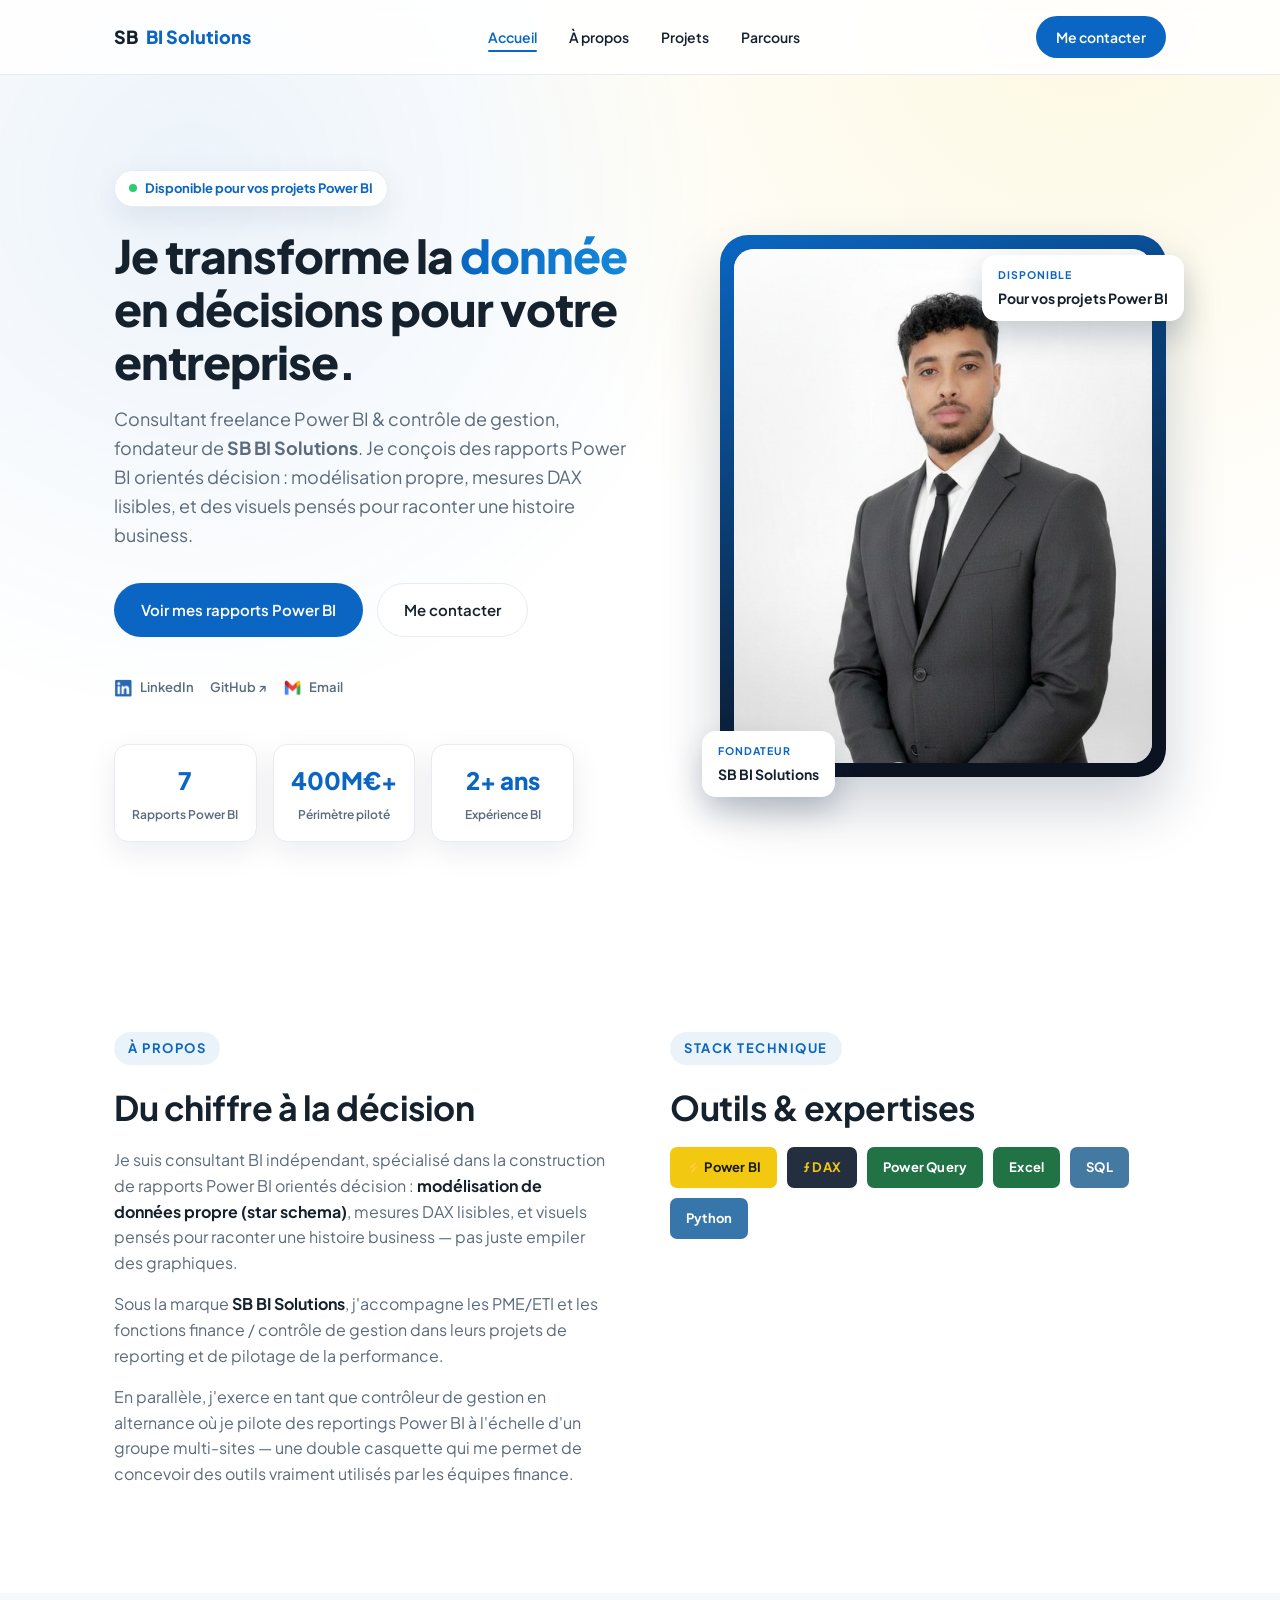
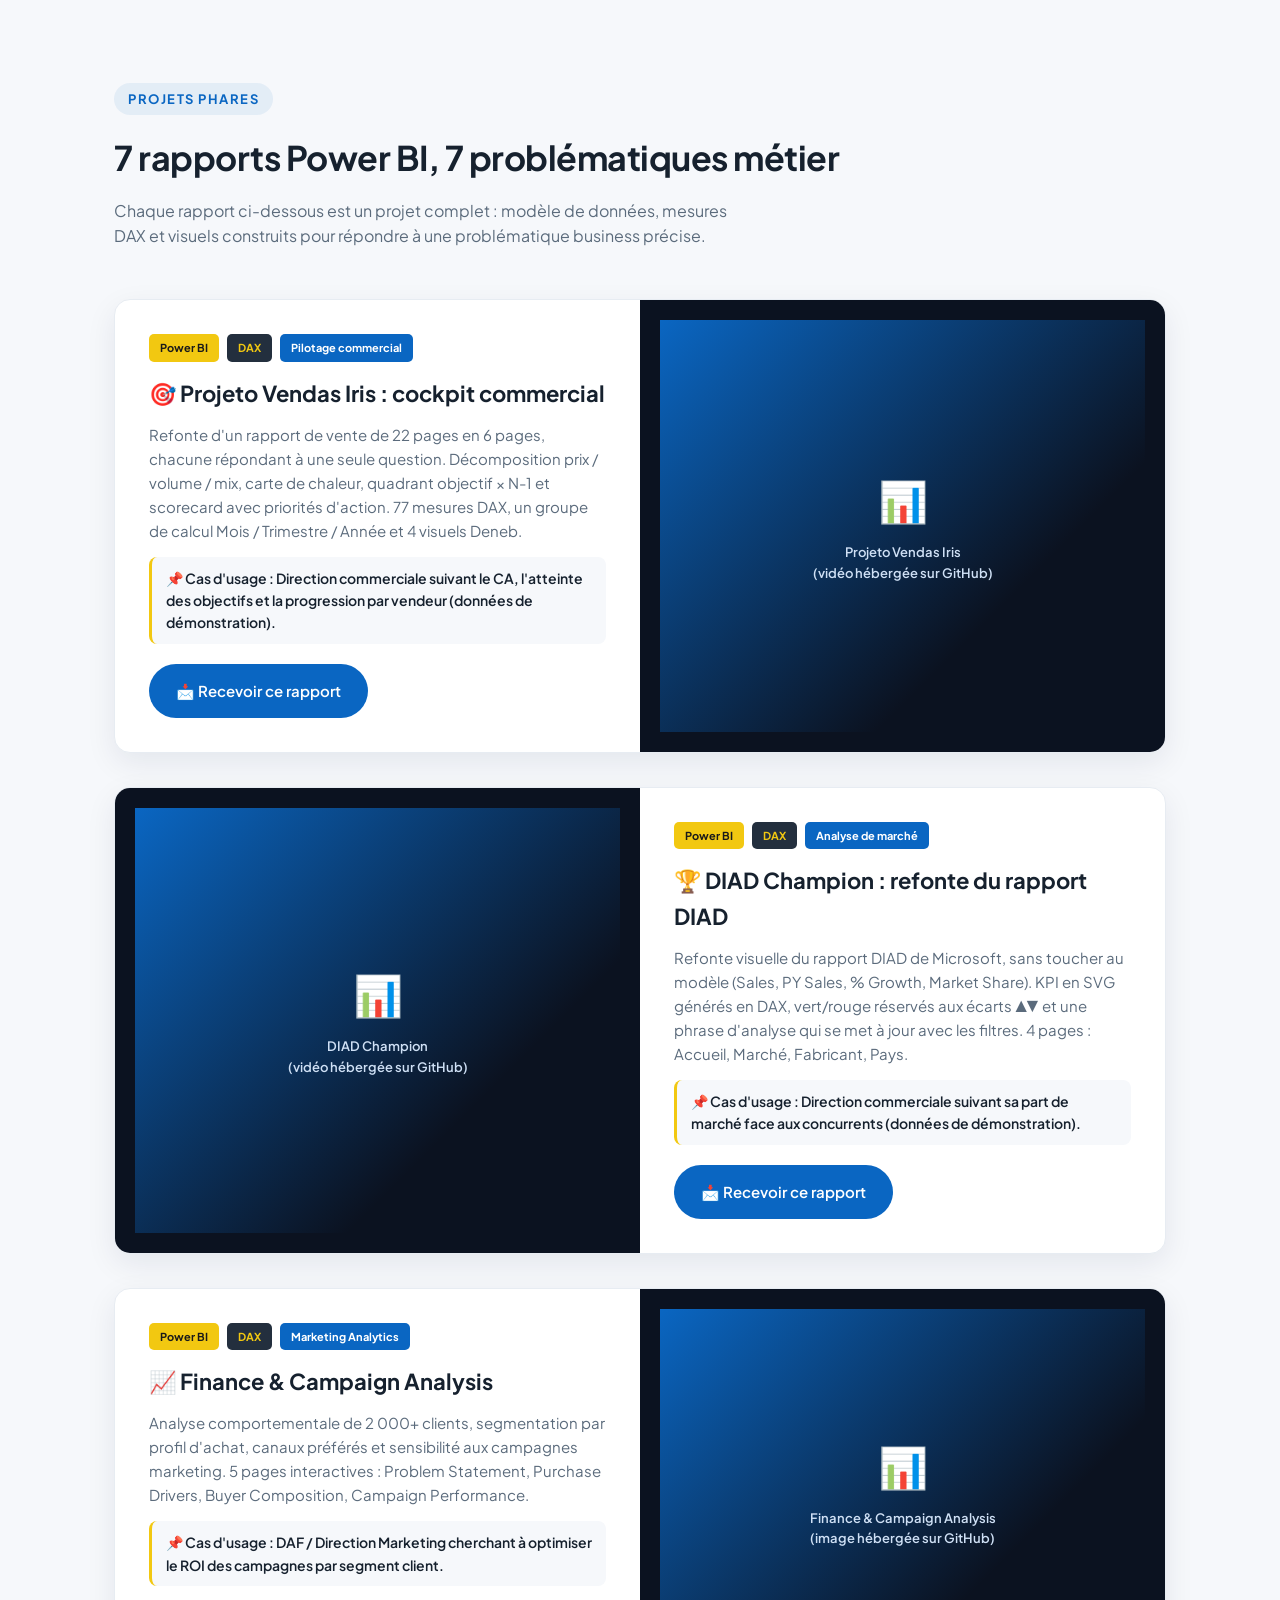
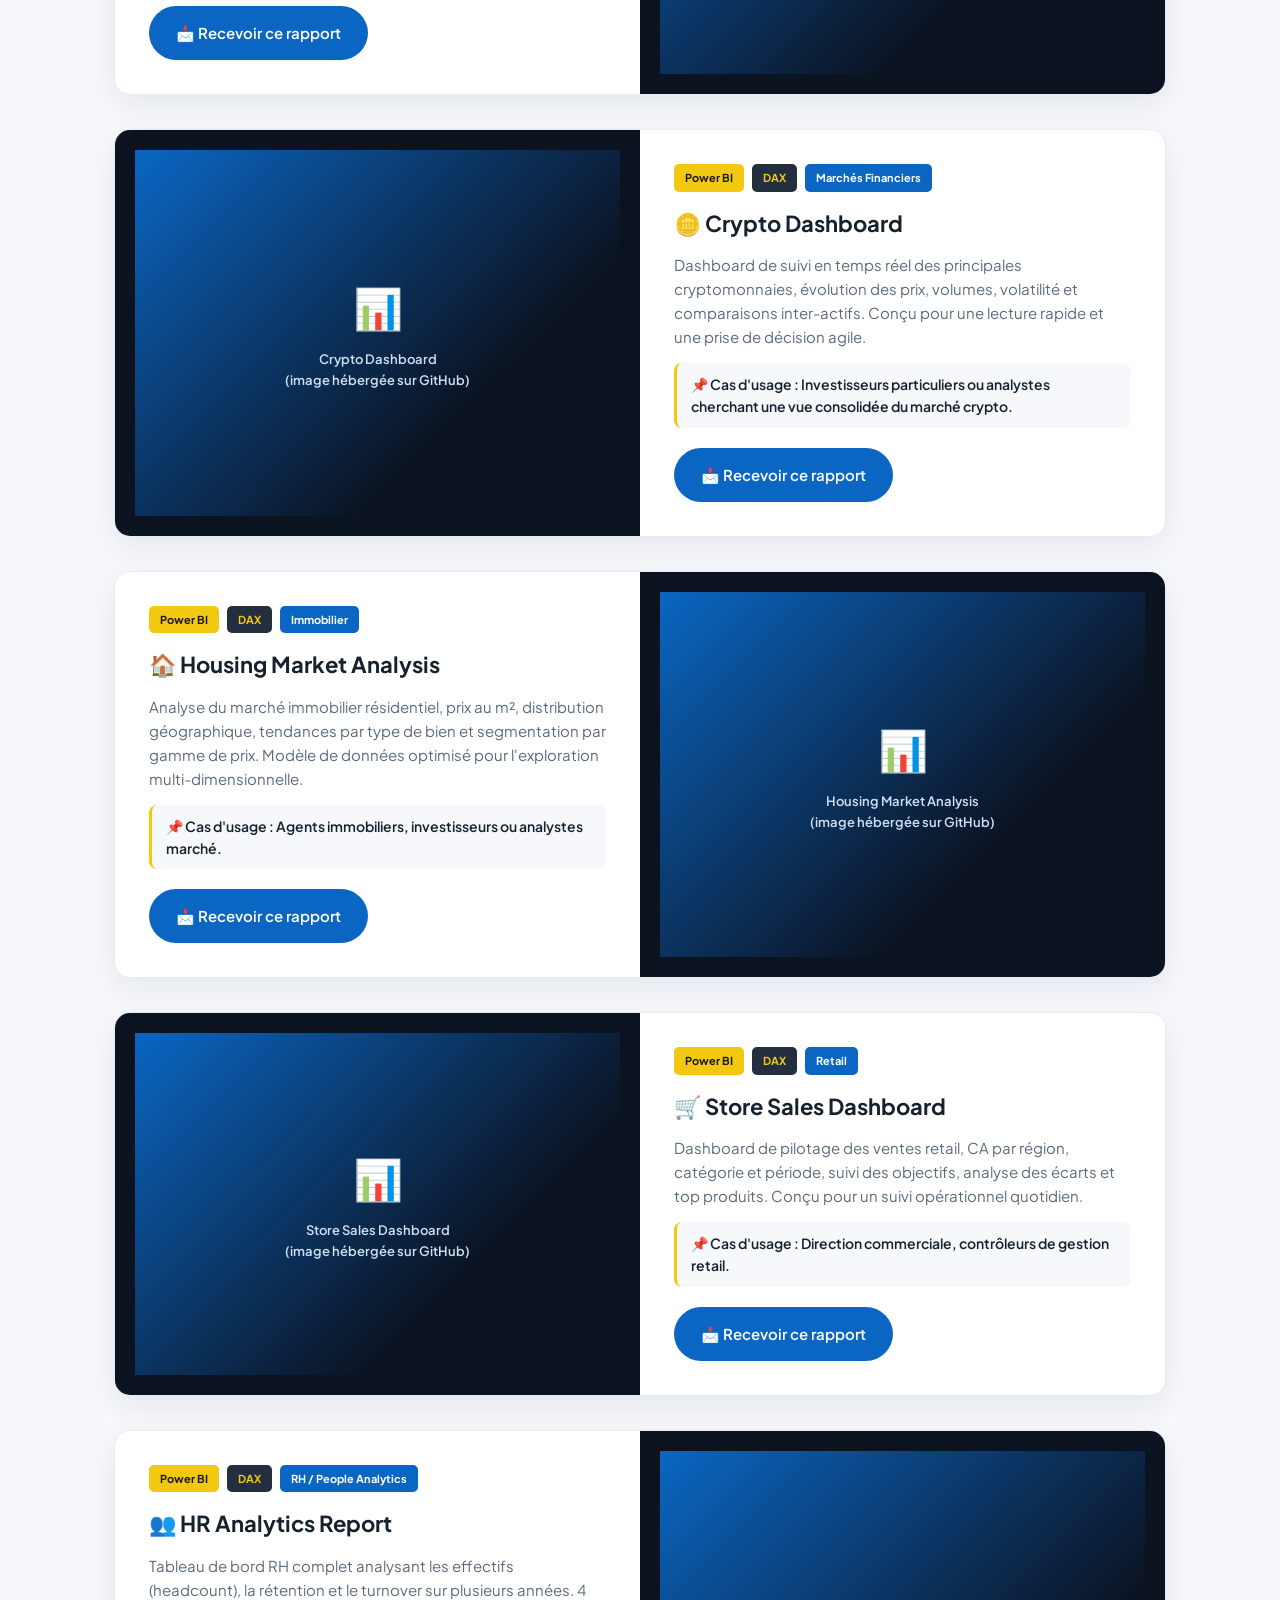
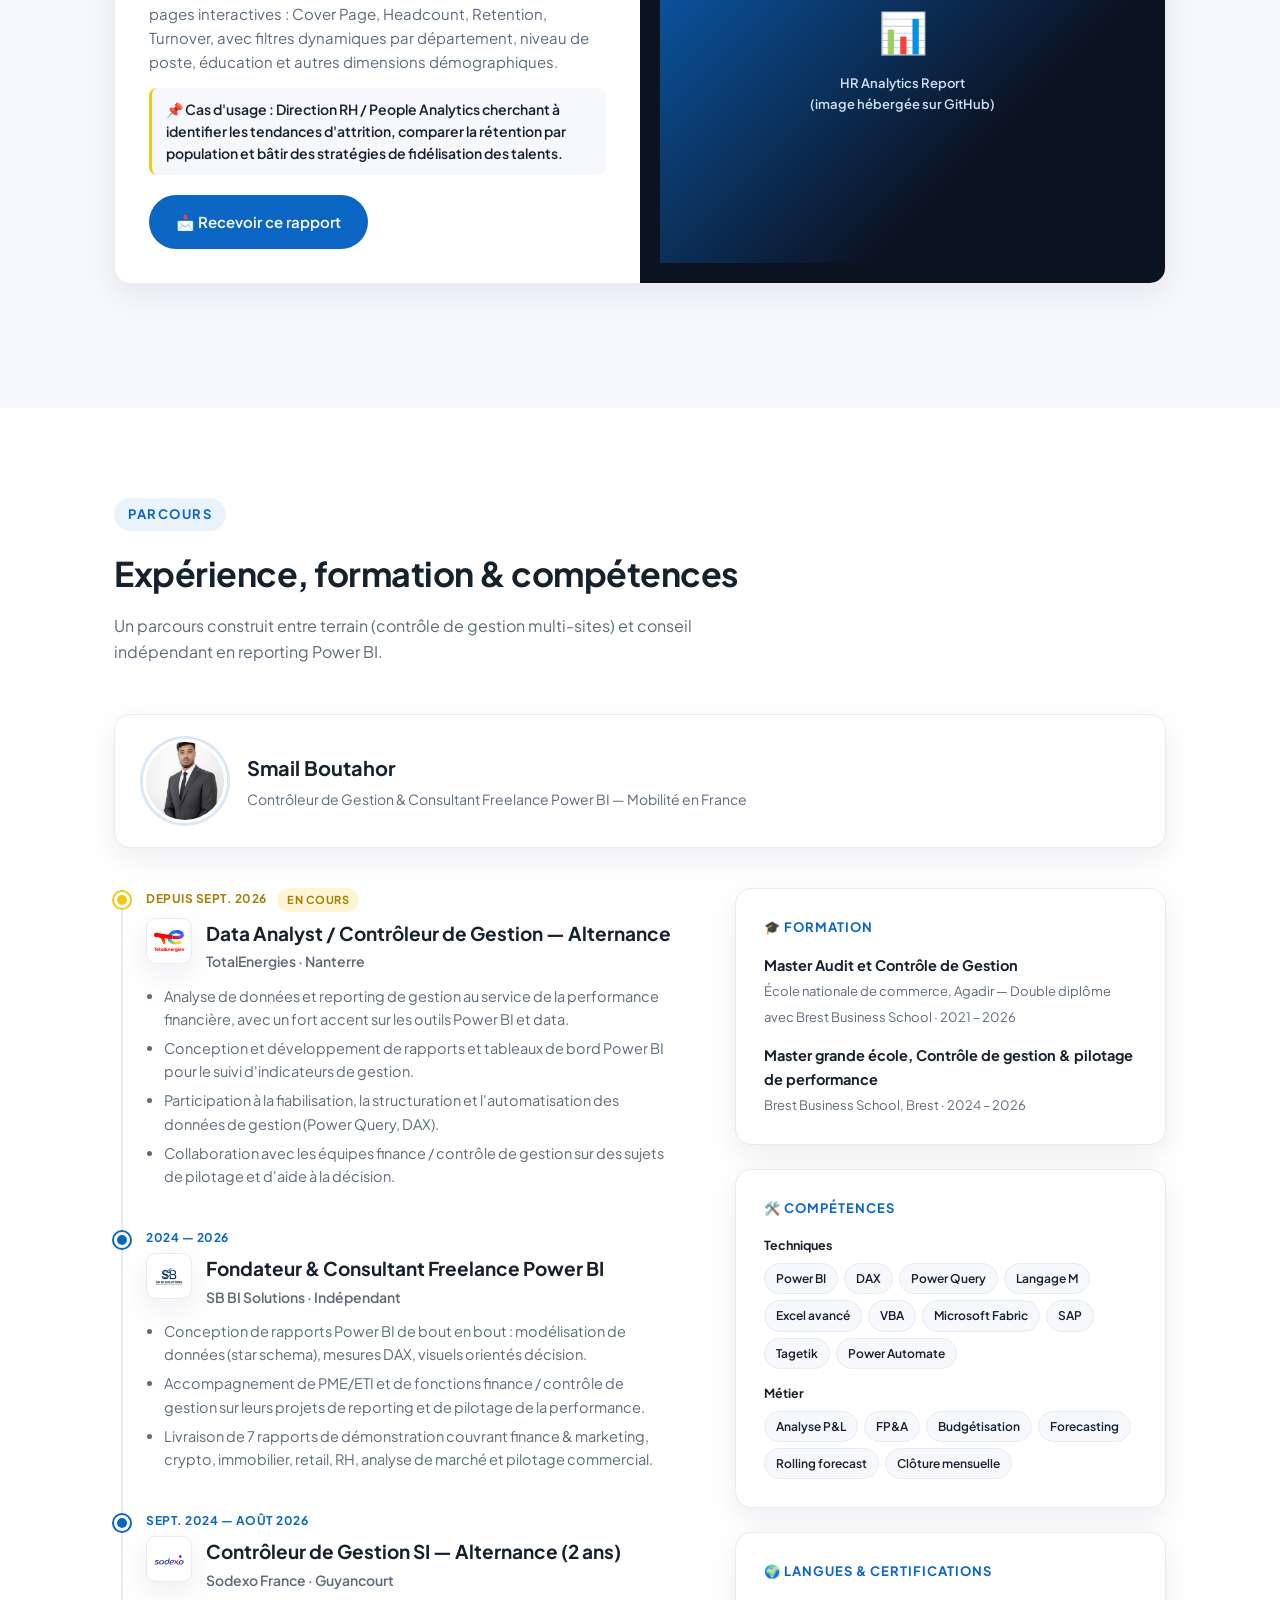
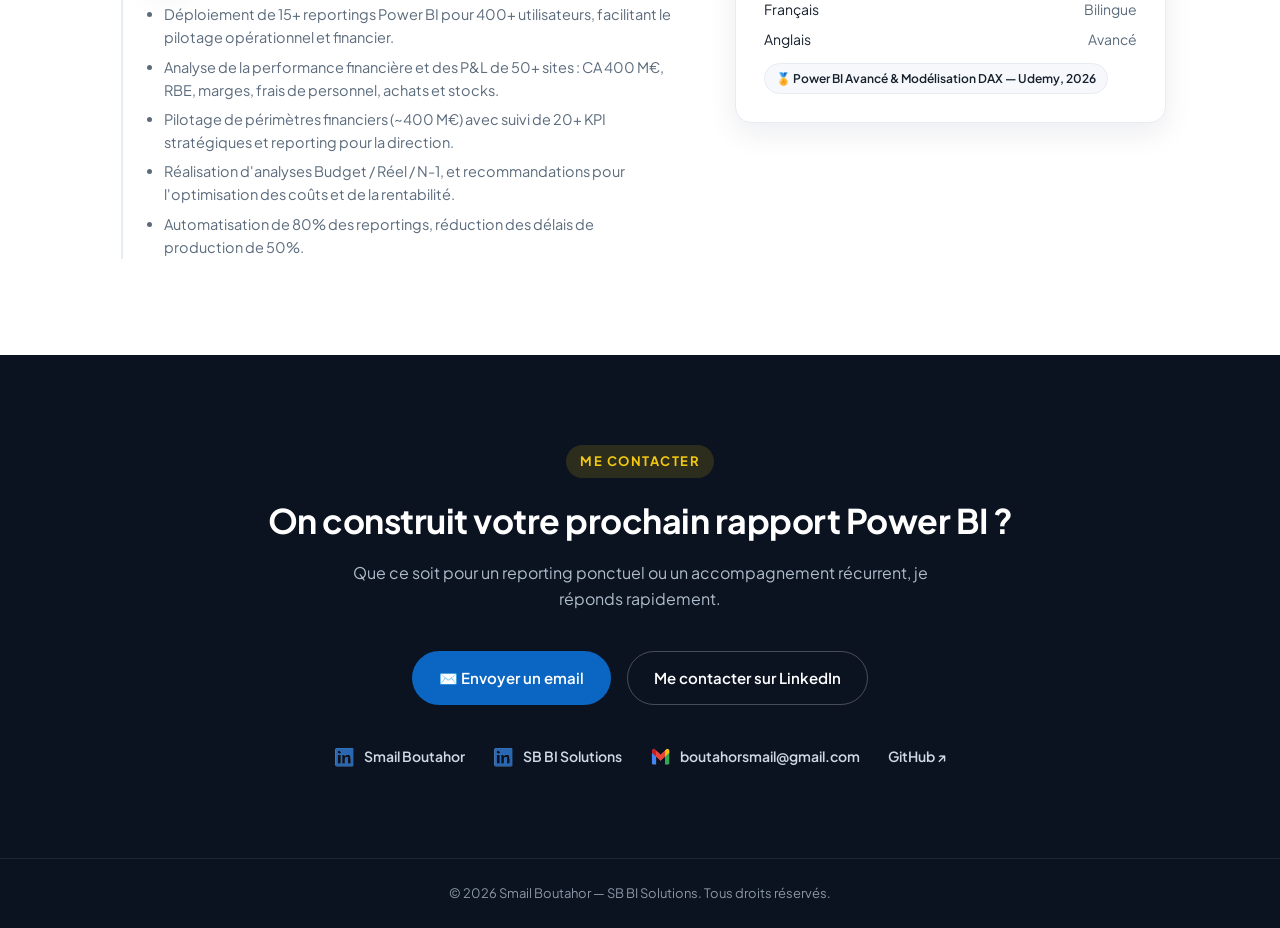
==== index.html @ fca86046 "Add files via upload" ====
<!DOCTYPE html>
<html lang="fr">
<head>
<meta charset="UTF-8">
<meta name="viewport" content="width=device-width, initial-scale=1.0">
<title>Smail Boutahor — Consultant Freelance Power BI</title>
<meta name="description" content="Smail Boutahor — Consultant Freelance Power BI, fondateur de SB BI Solutions. Portfolio de rapports Power BI, parcours et compétences.">

<!-- Favicon -->
<link rel="icon" type="image/x-icon" href="favicon.ico">
<link rel="icon" type="image/png" sizes="32x32" href="assets/favicon-32.png">
<link rel="apple-touch-icon" sizes="180x180" href="assets/apple-touch-icon.png">

<!-- Open Graph / partage LinkedIn, WhatsApp, etc. -->
<meta property="og:type" content="website">
<meta property="og:title" content="Smail Boutahor — Consultant Freelance Power BI">
<meta property="og:description" content="Fondateur de SB BI Solutions. Portfolio de rapports Power BI, parcours et compétences.">
<meta property="og:image" content="https://smail-erdg.github.io/assets/og-image.jpg">
<meta property="og:url" content="https://smail-erdg.github.io/">
<meta property="og:locale" content="fr_FR">

<!-- Twitter Card -->
<meta name="twitter:card" content="summary_large_image">
<meta name="twitter:title" content="Smail Boutahor — Consultant Freelance Power BI">
<meta name="twitter:description" content="Fondateur de SB BI Solutions. Portfolio de rapports Power BI, parcours et compétences.">
<meta name="twitter:image" content="https://smail-erdg.github.io/assets/og-image.jpg">

<!-- Police -->
<link rel="preconnect" href="https://fonts.googleapis.com">
<link rel="preconnect" href="https://fonts.gstatic.com" crossorigin>
<link href="https://fonts.googleapis.com/css2?family=Plus+Jakarta+Sans:wght@400;500;600;700;800&display=swap" rel="stylesheet">

<style>
  :root{
    --blue:#0A66C2;
    --gold:#F2C811;
    --dark:#0b1220;
    --ink:#16212e;
    --muted:#5b6b7c;
    --line:#e7ecf2;
    --bg:#ffffff;
    --bg-soft:#f6f8fb;
    --radius:16px;
    --shadow:0 10px 30px rgba(10,30,60,0.08);
  }
  *{box-sizing:border-box;margin:0;padding:0;}
  html{scroll-behavior:smooth;}
  body{
    font-family:'Plus Jakarta Sans',-apple-system,BlinkMacSystemFont,'Segoe UI',Roboto,'Helvetica Neue',Arial,sans-serif;
    color:var(--ink);
    background:var(--bg);
    line-height:1.6;
    -webkit-font-smoothing:antialiased;
  }
  h1,h2,h3,h4{font-family:'Plus Jakarta Sans',-apple-system,BlinkMacSystemFont,'Segoe UI',Roboto,'Helvetica Neue',Arial,sans-serif;font-weight:700;}
  img{max-width:100%;display:block;}
  /* ---------- BADGES (no external images — pure CSS) ---------- */
  .badge{
    display:inline-flex;align-items:center;gap:6px;
    font-weight:700;font-size:13px;
    padding:10px 16px;border-radius:7px;
    letter-spacing:.2px;
  }
  .badge-powerbi{background:#F2C811;color:#1a1a1a;}
  .badge-dax{background:#232F3E;color:#F2C811;}
  .badge-pq{background:#217346;color:#fff;}
  .badge-excel{background:#217346;color:#fff;}
  .badge-sql{background:#4479A1;color:#fff;}
  .badge-python{background:#3776AB;color:#fff;}
  .tag{
    display:inline-flex;align-items:center;
    font-weight:700;font-size:11px;
    padding:5px 11px;border-radius:5px;
  }
  .tag-powerbi{background:#F2C811;color:#1a1a1a;}
  .tag-dax{background:#232F3E;color:#F2C811;}
  .tag-cat{background:var(--blue);color:#fff;}
  .media-fallback{
    display:none;
    width:100%;height:100%;min-height:280px;
    align-items:center;justify-content:center;
    flex-direction:column;gap:10px;
    background:linear-gradient(135deg,#0A66C2,#0b1220 70%);
    color:#fff;text-align:center;padding:24px;
  }
  .media-fallback .mf-icon{font-size:40px;}
  .media-fallback .mf-text{font-size:13px;font-weight:600;color:#cfe0f5;}
  a{color:inherit;text-decoration:none;}
  .container{max-width:1100px;margin:0 auto;padding:0 24px;}
  section{padding:90px 0;}
  .section-tag{
    display:inline-block;
    font-size:13px;
    font-weight:700;
    letter-spacing:1.5px;
    text-transform:uppercase;
    color:var(--blue);
    background:rgba(10,102,194,0.08);
    padding:6px 14px;
    border-radius:50px;
    margin-bottom:16px;
  }
  .section-title{
    font-size:34px;
    font-weight:700;
    margin-bottom:12px;
    letter-spacing:-0.5px;
  }
  .section-sub{
    color:var(--muted);
    font-size:16px;
    max-width:620px;
    margin-bottom:50px;
  }

  /* ---------- NAV ---------- */
  header{
    position:fixed;
    top:0;left:0;right:0;
    z-index:1000;
    background:rgba(255,255,255,0.85);
    backdrop-filter:blur(10px);
    border-bottom:1px solid var(--line);
  }
  nav{
    max-width:1100px;
    margin:0 auto;
    padding:16px 24px;
    display:flex;
    align-items:center;
    justify-content:space-between;
  }
  .logo{
    font-weight:800;
    font-size:18px;
    display:flex;
    align-items:center;
    gap:8px;
  }
  .logo span{color:var(--blue);}
  .nav-links{display:flex;gap:32px;list-style:none;}
  .nav-links a{
    position:relative;
    font-weight:600;
    font-size:14px;
    color:var(--ink);
    transition:color .2s;
    padding-bottom:6px;
  }
  .nav-links a::after{
    content:'';
    position:absolute;
    left:0;right:0;bottom:0;
    height:2px;
    background:var(--blue);
    border-radius:2px;
    transform:scaleX(0);
    transform-origin:center;
    transition:transform .25s ease;
  }
  .nav-links a:hover{color:var(--blue);}
  .nav-links a:hover::after{transform:scaleX(1);}
  .nav-links a.active{color:var(--blue);}
  .nav-links a.active::after{transform:scaleX(1);}
  .nav-cta{
    background:var(--blue);
    color:#fff !important;
    padding:10px 20px;
    border-radius:50px;
    font-weight:600;
    font-size:14px;
    transition:transform .2s, box-shadow .2s;
  }
  .nav-cta:hover{transform:translateY(-2px);box-shadow:0 8px 20px rgba(10,102,194,0.35);}
  .nav-toggle{display:none;}

  /* ---------- HERO ---------- */
  .hero{
    padding:170px 0 100px;
    background:
      radial-gradient(circle at 15% 20%, rgba(10,102,194,0.08), transparent 40%),
      radial-gradient(circle at 85% 0%, rgba(242,200,17,0.12), transparent 45%);
  }
  .hero-grid{
    display:grid;
    grid-template-columns:1.1fr 0.9fr;
    gap:60px;
    align-items:center;
  }
  .eyebrow{
    display:inline-flex;
    align-items:center;
    gap:8px;
    font-size:13px;
    font-weight:700;
    color:var(--blue);
    background:#fff;
    border:1px solid var(--line);
    padding:7px 14px;
    border-radius:50px;
    margin-bottom:22px;
    box-shadow:var(--shadow);
  }
  .dot{width:8px;height:8px;border-radius:50%;background:#2ecc71;}
  .hero h1{
    font-size:46px;
    font-weight:800;
    line-height:1.15;
    letter-spacing:-1px;
    margin-bottom:18px;
  }
  .hero h1 .accent{
    background:linear-gradient(90deg,var(--blue),#1488d8);
    -webkit-background-clip:text;
    background-clip:text;
    color:transparent;
  }
  .hero p.lead{
    font-size:18px;
    color:var(--muted);
    max-width:520px;
    margin-bottom:34px;
  }
  .hero-actions{display:flex;gap:14px;flex-wrap:wrap;margin-bottom:40px;}
  .btn{
    display:inline-flex;
    align-items:center;
    gap:8px;
    padding:14px 26px;
    border-radius:50px;
    font-weight:600;
    font-size:15px;
    cursor:pointer;
    transition:transform .2s, box-shadow .2s, background .2s;
    border:1px solid transparent;
  }
  .btn-primary{
    background:var(--blue);
    color:#fff;
  }
  .btn-primary:hover{transform:translateY(-2px);box-shadow:0 10px 24px rgba(10,102,194,0.35);}
  .btn-ghost{
    background:#fff;
    color:var(--ink);
    border-color:var(--line);
  }
  .btn-ghost:hover{border-color:var(--blue);color:var(--blue);transform:translateY(-2px);}
  .hero-socials{display:flex;gap:16px;align-items:center;}
  .social-pill{
    display:flex;
    align-items:center;
    gap:8px;
    font-size:13px;
    font-weight:600;
    color:var(--muted);
  }
  .social-pill img{width:18px;height:18px;}
  .hero-stats{
    display:grid;
    grid-template-columns:repeat(3,1fr);
    gap:16px;
    margin-top:46px;
    max-width:460px;
  }
  .stat{
    background:#fff;
    border:1px solid var(--line);
    border-radius:14px;
    padding:16px;
    text-align:center;
    box-shadow:var(--shadow);
  }
  .stat b{display:block;font-size:24px;font-weight:800;color:var(--blue);}
  .stat span{font-size:12px;color:var(--muted);font-weight:600;}

  .hero-card{
    position:relative;
    border-radius:28px;
    overflow:visible;
    background:linear-gradient(160deg,#0A66C2,#0b1220 85%);
    padding:14px;
    box-shadow:0 30px 60px rgba(10,30,60,0.2);
  }
  .hero-card .photo-frame{
    border-radius:20px;
    overflow:hidden;
    background:#dfe8f2;
    aspect-ratio:700/860;
  }
  .hero-card .photo-frame img{
    width:100%;height:100%;
    object-fit:cover;
    object-position:center 18%;
    display:block;
  }
  .hero-float{
    position:absolute;
    background:#fff;
    border-radius:14px;
    padding:12px 16px;
    box-shadow:0 14px 30px rgba(10,30,60,0.22);
    max-width:210px;
  }
  .hero-float .hf-label{
    font-size:10.5px;
    font-weight:700;
    letter-spacing:1px;
    text-transform:uppercase;
    color:var(--blue);
    margin-bottom:3px;
  }
  .hero-float .hf-value{font-size:14px;font-weight:700;color:var(--ink);}
  .hero-float.hf-top{top:20px;right:-18px;}
  .hero-float.hf-bottom{bottom:-20px;left:-18px;}

  /* ---------- ABOUT / STACK ---------- */
  .about-grid{
    display:grid;
    grid-template-columns:1fr 1fr;
    gap:60px;
    align-items:start;
  }
  .about-grid p{color:var(--muted);font-size:16px;margin-bottom:16px;}
  .about-grid strong{color:var(--ink);}
  .stack-badges{display:flex;flex-wrap:wrap;gap:10px;margin-top:12px;}
  .stack-badges img{height:32px;}

  /* ---------- PROJECTS ---------- */
  .projects{background:var(--bg-soft);}
  .project-card{
    background:#fff;
    border:1px solid var(--line);
    border-radius:var(--radius);
    overflow:hidden;
    box-shadow:var(--shadow);
    margin-bottom:34px;
    display:grid;
    grid-template-columns:1fr 1fr;
  }
  .project-card:nth-child(even){direction:rtl;}
  .project-card:nth-child(even) > *{direction:ltr;}
  .project-media{
    background:#0b1220;
    display:flex;
    align-items:center;
    justify-content:center;
    min-height:360px;
    padding:20px;
  }
  .project-media img{width:100%;height:100%;object-fit:contain;border-radius:8px;}
  .project-body{padding:34px;display:flex;flex-direction:column;justify-content:center;}
  .project-tags{display:flex;flex-wrap:wrap;gap:8px;margin-bottom:14px;}
  .project-tags img{height:24px;}
  .project-body h3{font-size:22px;font-weight:700;margin-bottom:12px;}
  .project-body p{color:var(--muted);font-size:15px;margin-bottom:14px;}
  .usecase{
    font-size:14px;
    font-weight:600;
    color:var(--ink);
    background:var(--bg-soft);
    border-left:3px solid var(--gold);
    padding:10px 14px;
    border-radius:8px;
    margin-bottom:20px;
  }
  .project-cta{align-self:flex-start;}

  /* ---------- PARCOURS / TIMELINE ---------- */
  .parcours-layout{
    display:grid;
    grid-template-columns:1.3fr 1fr;
    gap:60px;
    align-items:start;
  }
  .timeline{position:relative;padding-left:32px;}
  .timeline::before{
    content:'';
    position:absolute;
    left:7px;top:6px;bottom:6px;
    width:2px;
    background:var(--line);
  }
  .tl-item{position:relative;margin-bottom:40px;}
  .tl-item:last-child{margin-bottom:0;}
  .tl-dot{
    position:absolute;
    left:-32px;top:4px;
    width:16px;height:16px;
    border-radius:50%;
    background:var(--blue);
    border:3px solid #fff;
    box-shadow:0 0 0 2px var(--blue);
  }
  .tl-item.current .tl-dot{background:var(--gold);box-shadow:0 0 0 2px var(--gold);}
  .tl-dates{
    font-size:12px;
    font-weight:700;
    color:var(--blue);
    letter-spacing:.5px;
    text-transform:uppercase;
    margin-bottom:6px;
  }
  .tl-item.current .tl-dates{color:#a67e00;}
  .tl-head{display:flex;align-items:flex-start;gap:14px;margin-bottom:12px;}
  .tl-logo{
    width:46px;height:46px;
    border-radius:10px;
    background:#fff;
    border:1px solid var(--line);
    box-shadow:var(--shadow);
    display:flex;align-items:center;justify-content:center;
    flex-shrink:0;
    overflow:hidden;
  }
  .tl-logo img{width:70%;height:70%;object-fit:contain;}
  .tl-logo.tl-logo-mono{
    background:linear-gradient(135deg,var(--blue),#1488d8);
    color:#fff;font-weight:800;font-size:15px;letter-spacing:.5px;
  }
  .tl-item h3{font-size:19px;font-weight:700;margin-bottom:2px;}
  .tl-company{font-size:14px;font-weight:600;color:var(--muted);margin-bottom:0;}
  .tl-item ul{padding-left:18px;color:var(--muted);font-size:14.5px;}
  .tl-item ul li{margin-bottom:6px;}
  .cv-header{
    display:flex;
    align-items:center;
    gap:20px;
    background:#fff;
    border:1px solid var(--line);
    border-radius:var(--radius);
    padding:24px 28px;
    box-shadow:var(--shadow);
    margin-bottom:40px;
  }
  .cv-header img{
    width:84px;height:84px;
    border-radius:50%;
    object-fit:cover;
    border:3px solid #fff;
    box-shadow:0 0 0 3px rgba(10,102,194,0.15);
    flex-shrink:0;
  }
  .cv-header h3{font-size:20px;font-weight:700;margin-bottom:4px;}
  .cv-header p{font-size:14px;color:var(--muted);}
  .current-badge{
    display:inline-block;
    font-size:11px;
    font-weight:700;
    color:#a67e00;
    background:rgba(242,200,17,0.18);
    padding:3px 10px;
    border-radius:50px;
    margin-left:8px;
    vertical-align:middle;
  }

  .side-card{
    background:#fff;
    border:1px solid var(--line);
    border-radius:var(--radius);
    padding:28px;
    box-shadow:var(--shadow);
    margin-bottom:24px;
  }
  .side-card h4{
    font-size:13px;
    font-weight:700;
    text-transform:uppercase;
    letter-spacing:1px;
    color:var(--blue);
    margin-bottom:16px;
  }
  .formation-item{margin-bottom:16px;}
  .formation-item:last-child{margin-bottom:0;}
  .formation-item b{display:block;font-size:14.5px;}
  .formation-item span{font-size:13px;color:var(--muted);}
  .skill-group{margin-bottom:14px;}
  .skill-group:last-child{margin-bottom:0;}
  .skill-group p{font-size:12.5px;font-weight:700;color:var(--ink);margin-bottom:8px;}
  .pill-list{display:flex;flex-wrap:wrap;gap:6px;}
  .pill{
    font-size:12px;
    font-weight:600;
    background:var(--bg-soft);
    border:1px solid var(--line);
    padding:5px 11px;
    border-radius:50px;
    color:var(--ink);
  }
  .lang-row{display:flex;justify-content:space-between;font-size:14px;margin-bottom:8px;}
  .lang-row span:last-child{color:var(--muted);}

  /* ---------- CONTACT / FOOTER ---------- */
  .contact{
    background:var(--dark);
    color:#fff;
    text-align:center;
  }
  .contact .section-title{color:#fff;}
  .contact .section-sub{color:#aebccb;margin:0 auto 40px;}
  .contact-actions{display:flex;justify-content:center;gap:16px;flex-wrap:wrap;margin-bottom:40px;}
  .contact .btn-ghost{background:transparent;color:#fff;border-color:rgba(255,255,255,0.25);}
  .contact .btn-ghost:hover{border-color:var(--gold);color:var(--gold);}
  .contact-socials{display:flex;justify-content:center;gap:28px;flex-wrap:wrap;}
  .contact-socials a{
    display:flex;align-items:center;gap:10px;
    font-weight:600;font-size:14px;color:#cfd9e4;
    transition:color .2s;
  }
  .contact-socials a:hover{color:var(--gold);}
  .contact-socials img{width:20px;height:20px;}
  footer.bottom{
    text-align:center;
    padding:24px;
    font-size:13px;
    color:#8a97a6;
    background:var(--dark);
    border-top:1px solid rgba(255,255,255,0.08);
  }

  @media (max-width: 860px){
    .nav-links{display:none;}
    .hero-grid, .about-grid, .parcours-layout{grid-template-columns:1fr;}
    .project-card, .project-card:nth-child(even){grid-template-columns:1fr;direction:ltr;}
    .hero h1{font-size:34px;}
    section{padding:64px 0;}
    .hero{padding-top:140px;}
  }
</style>
</head>
<body>

<header>
  <nav>
    <div class="logo">SB <span>BI Solutions</span></div>
    <ul class="nav-links">
      <li><a href="#accueil">Accueil</a></li>
      <li><a href="#apropos">À propos</a></li>
      <li><a href="#projets">Projets</a></li>
      <li><a href="#parcours">Parcours</a></li>
    </ul>
    <a href="#contact" class="nav-cta">Me contacter</a>
  </nav>
</header>

<!-- ================= HERO ================= -->
<section class="hero" id="accueil">
  <div class="container hero-grid">
    <div>
      <div class="eyebrow"><span class="dot"></span> Disponible pour vos projets Power BI</div>
      <h1>Je transforme la <span class="accent">donnée</span> en décisions pour votre entreprise.</h1>
      <p class="lead">Consultant freelance Power BI &amp; contrôle de gestion, fondateur de <strong>SB BI Solutions</strong>. Je conçois des rapports Power BI orientés décision : modélisation propre, mesures DAX lisibles, et des visuels pensés pour raconter une histoire business.</p>
      <div class="hero-actions">
        <a href="#projets" class="btn btn-primary">Voir mes rapports Power BI</a>
        <a href="#contact" class="btn btn-ghost">Me contacter</a>
      </div>
      <div class="hero-socials">
        <a class="social-pill" href="https://www.linkedin.com/in/smail-boutahor-6996ab276/" target="_blank" rel="noopener">
          <img src="[data-uri]" alt="LinkedIn"> LinkedIn
        </a>
        <a class="social-pill" href="https://github.com/smail-erdg" target="_blank" rel="noopener">GitHub ↗</a>
        <a class="social-pill" href="mailto:boutahorsmail@gmail.com">
          <img src="[data-uri]" alt="Email"> Email
        </a>
      </div>
      <div class="hero-stats">
        <div class="stat"><b>7</b><span>Rapports Power BI</span></div>
        <div class="stat"><b>400M€+</b><span>Périmètre piloté</span></div>
        <div class="stat"><b>2+ ans</b><span>Expérience BI</span></div>
      </div>
    </div>
    <div class="hero-card">
      <div class="photo-frame">
        <img src="assets/profile-large.jpg" alt="Smail Boutahor">
      </div>
      <div class="hero-float hf-top">
        <div class="hf-label">Disponible</div>
        <div class="hf-value">Pour vos projets Power BI</div>
      </div>
      <div class="hero-float hf-bottom">
        <div class="hf-label">Fondateur</div>
        <div class="hf-value">SB BI Solutions</div>
      </div>
    </div>
  </div>
</section>

<!-- ================= ABOUT ================= -->
<section id="apropos">
  <div class="container">
    <div class="about-grid">
      <div>
        <span class="section-tag">À propos</span>
        <h2 class="section-title">Du chiffre à la décision</h2>
        <p>Je suis consultant BI indépendant, spécialisé dans la construction de rapports Power BI orientés décision : <strong>modélisation de données propre (star schema)</strong>, mesures DAX lisibles, et visuels pensés pour raconter une histoire business — pas juste empiler des graphiques.</p>
        <p>Sous la marque <strong>SB BI Solutions</strong>, j'accompagne les PME/ETI et les fonctions finance / contrôle de gestion dans leurs projets de reporting et de pilotage de la performance.</p>
        <p>En parallèle, j'exerce en tant que contrôleur de gestion en alternance où je pilote des reportings Power BI à l'échelle d'un groupe multi-sites — une double casquette qui me permet de concevoir des outils vraiment utilisés par les équipes finance.</p>
      </div>
      <div>
        <span class="section-tag">Stack technique</span>
        <h2 class="section-title">Outils &amp; expertises</h2>
        <div class="stack-badges">
          <span class="badge badge-powerbi">⚡ Power BI</span>
          <span class="badge badge-dax">ƒ DAX</span>
          <span class="badge badge-pq">Power Query</span>
          <span class="badge badge-excel">Excel</span>
          <span class="badge badge-sql">SQL</span>
          <span class="badge badge-python">Python</span>
        </div>
      </div>
    </div>
  </div>
</section>

<!-- ================= PROJECTS ================= -->
<section class="projects" id="projets">
  <div class="container">
    <span class="section-tag">Projets phares</span>
    <h2 class="section-title">7 rapports Power BI, 7 problématiques métier</h2>
    <p class="section-sub">Chaque rapport ci-dessous est un projet complet : modèle de données, mesures DAX et visuels construits pour répondre à une problématique business précise.</p>

    <!-- Project Projeto Vendas Iris -->
    <div class="project-card">
      <div class="project-media">
        <video src="assets/projeto-vendas-iris.mp4" autoplay muted loop playsinline preload="metadata" style="width:100%;height:100%;object-fit:contain;border-radius:8px;" onerror="this.style.display='none';this.nextElementSibling.style.display='flex';"></video>
        <div class="media-fallback">
          <div class="mf-icon">📊</div>
          <div class="mf-text">Projeto Vendas Iris<br>(vidéo hébergée sur GitHub)</div>
        </div>
      </div>
      <div class="project-body">
        <div class="project-tags">
          <span class="tag tag-powerbi">Power BI</span>
          <span class="tag tag-dax">DAX</span>
          <span class="tag tag-cat">Pilotage commercial</span>
        </div>
        <h3>🎯 Projeto Vendas Iris : cockpit commercial</h3>
        <p>Refonte d'un rapport de vente de 22 pages en 6 pages, chacune répondant à une seule question. Décomposition prix / volume / mix, carte de chaleur, quadrant objectif × N-1 et scorecard avec priorités d'action. 77 mesures DAX, un groupe de calcul Mois / Trimestre / Année et 4 visuels Deneb.</p>
        <div class="usecase">📌 Cas d'usage : Direction commerciale suivant le CA, l'atteinte des objectifs et la progression par vendeur (données de démonstration).</div>
        <a class="btn btn-primary project-cta" href="https://docs.google.com/forms/d/e/1FAIpQLSfrWSQZopcLOyCkhCkhhUc2MDidY0ayeoxj_7BFFQ1IcIZH8A/viewform" target="_blank" rel="noopener">📩 Recevoir ce rapport</a>
      </div>
    </div>

    <!-- Project DIAD Champion SB -->
    <div class="project-card">
      <div class="project-media">
        <video src="assets/DIAD_Champion_SB_LinkedIn.mp4" autoplay muted loop playsinline preload="metadata" style="width:100%;height:100%;object-fit:contain;border-radius:8px;" onerror="this.style.display='none';this.nextElementSibling.style.display='flex';"></video>
        <div class="media-fallback">
          <div class="mf-icon">📊</div>
          <div class="mf-text">DIAD Champion<br>(vidéo hébergée sur GitHub)</div>
        </div>
      </div>
      <div class="project-body">
        <div class="project-tags">
          <span class="tag tag-powerbi">Power BI</span>
          <span class="tag tag-dax">DAX</span>
          <span class="tag tag-cat">Analyse de marché</span>
        </div>
        <h3>🏆 DIAD Champion : refonte du rapport DIAD</h3>
        <p>Refonte visuelle du rapport DIAD de Microsoft, sans toucher au modèle (Sales, PY Sales, % Growth, Market Share). KPI en SVG générés en DAX, vert/rouge réservés aux écarts ▲▼ et une phrase d'analyse qui se met à jour avec les filtres. 4 pages : Accueil, Marché, Fabricant, Pays.</p>
        <div class="usecase">📌 Cas d'usage : Direction commerciale suivant sa part de marché face aux concurrents (données de démonstration).</div>
        <a class="btn btn-primary project-cta" href="https://docs.google.com/forms/d/e/1FAIpQLSfrWSQZopcLOyCkhCkhhUc2MDidY0ayeoxj_7BFFQ1IcIZH8A/viewform" target="_blank" rel="noopener">📩 Recevoir ce rapport</a>
      </div>
    </div>

    <!-- Project 1 -->
    <div class="project-card">
      <div class="project-media">
        <video src="assets/finance-campaign-analysis.mp4" autoplay muted loop playsinline style="width:100%;height:100%;object-fit:contain;border-radius:8px;" onerror="this.style.display='none';this.nextElementSibling.style.display='flex';"></video>
        <div class="media-fallback">
          <div class="mf-icon">📊</div>
          <div class="mf-text">Finance & Campaign Analysis<br>(image hébergée sur GitHub)</div>
        </div>
      </div>
      <div class="project-body">
        <div class="project-tags">
          <span class="tag tag-powerbi">Power BI</span>
          <span class="tag tag-dax">DAX</span>
          <span class="tag tag-cat">Marketing Analytics</span>
        </div>
        <h3>📈 Finance &amp; Campaign Analysis</h3>
        <p>Analyse comportementale de 2 000+ clients, segmentation par profil d'achat, canaux préférés et sensibilité aux campagnes marketing. 5 pages interactives : Problem Statement, Purchase Drivers, Buyer Composition, Campaign Performance.</p>
        <div class="usecase">📌 Cas d'usage : DAF / Direction Marketing cherchant à optimiser le ROI des campagnes par segment client.</div>
        <a class="btn btn-primary project-cta" href="https://docs.google.com/forms/d/e/1FAIpQLSfrWSQZopcLOyCkhCkhhUc2MDidY0ayeoxj_7BFFQ1IcIZH8A/viewform" target="_blank" rel="noopener">📩 Recevoir ce rapport</a>
      </div>
    </div>

    <!-- Project 2 -->
    <div class="project-card">
      <div class="project-media">
        <video src="assets/crypto-dashboard.mp4" autoplay muted loop playsinline style="width:100%;height:100%;object-fit:contain;border-radius:8px;" onerror="this.style.display='none';this.nextElementSibling.style.display='flex';"></video>
        <div class="media-fallback">
          <div class="mf-icon">📊</div>
          <div class="mf-text">Crypto Dashboard<br>(image hébergée sur GitHub)</div>
        </div>
      </div>
      <div class="project-body">
        <div class="project-tags">
          <span class="tag tag-powerbi">Power BI</span>
          <span class="tag tag-dax">DAX</span>
          <span class="tag tag-cat">Marchés Financiers</span>
        </div>
        <h3>🪙 Crypto Dashboard</h3>
        <p>Dashboard de suivi en temps réel des principales cryptomonnaies, évolution des prix, volumes, volatilité et comparaisons inter-actifs. Conçu pour une lecture rapide et une prise de décision agile.</p>
        <div class="usecase">📌 Cas d'usage : Investisseurs particuliers ou analystes cherchant une vue consolidée du marché crypto.</div>
        <a class="btn btn-primary project-cta" href="https://docs.google.com/forms/d/e/1FAIpQLSfrWSQZopcLOyCkhCkhhUc2MDidY0ayeoxj_7BFFQ1IcIZH8A/viewform" target="_blank" rel="noopener">📩 Recevoir ce rapport</a>
      </div>
    </div>

    <!-- Project 3 -->
    <div class="project-card">
      <div class="project-media">
        <video src="assets/housing-market-analysis.mp4" autoplay muted loop playsinline style="width:100%;height:100%;object-fit:contain;border-radius:8px;" onerror="this.style.display='none';this.nextElementSibling.style.display='flex';"></video>
        <div class="media-fallback">
          <div class="mf-icon">📊</div>
          <div class="mf-text">Housing Market Analysis<br>(image hébergée sur GitHub)</div>
        </div>
      </div>
      <div class="project-body">
        <div class="project-tags">
          <span class="tag tag-powerbi">Power BI</span>
          <span class="tag tag-dax">DAX</span>
          <span class="tag tag-cat">Immobilier</span>
        </div>
        <h3>🏠 Housing Market Analysis</h3>
        <p>Analyse du marché immobilier résidentiel, prix au m², distribution géographique, tendances par type de bien et segmentation par gamme de prix. Modèle de données optimisé pour l'exploration multi-dimensionnelle.</p>
        <div class="usecase">📌 Cas d'usage : Agents immobiliers, investisseurs ou analystes marché.</div>
        <a class="btn btn-primary project-cta" href="https://docs.google.com/forms/d/e/1FAIpQLSfrWSQZopcLOyCkhCkhhUc2MDidY0ayeoxj_7BFFQ1IcIZH8A/viewform" target="_blank" rel="noopener">📩 Recevoir ce rapport</a>
      </div>
    </div>

    <!-- Project 4 -->
    <div class="project-card">
      <div class="project-media">
        <video src="assets/store-sales-dashboard.mp4" autoplay muted loop playsinline style="width:100%;height:100%;object-fit:contain;border-radius:8px;" onerror="this.style.display='none';this.nextElementSibling.style.display='flex';"></video>
        <div class="media-fallback">
          <div class="mf-icon">📊</div>
          <div class="mf-text">Store Sales Dashboard<br>(image hébergée sur GitHub)</div>
        </div>
      </div>
      <div class="project-body">
        <div class="project-tags">
          <span class="tag tag-powerbi">Power BI</span>
          <span class="tag tag-dax">DAX</span>
          <span class="tag tag-cat">Retail</span>
        </div>
        <h3>🛒 Store Sales Dashboard</h3>
        <p>Dashboard de pilotage des ventes retail, CA par région, catégorie et période, suivi des objectifs, analyse des écarts et top produits. Conçu pour un suivi opérationnel quotidien.</p>
        <div class="usecase">📌 Cas d'usage : Direction commerciale, contrôleurs de gestion retail.</div>
        <a class="btn btn-primary project-cta" href="https://docs.google.com/forms/d/e/1FAIpQLSfrWSQZopcLOyCkhCkhhUc2MDidY0ayeoxj_7BFFQ1IcIZH8A/viewform" target="_blank" rel="noopener">📩 Recevoir ce rapport</a>
      </div>
    </div>

    <!-- Project 5 -->
    <div class="project-card">
      <div class="project-media">
        <video src="assets/hr-analytics-report.mp4" autoplay muted loop playsinline style="width:100%;height:100%;object-fit:contain;border-radius:8px;" onerror="this.style.display='none';this.nextElementSibling.style.display='flex';"></video>
        <div class="media-fallback">
          <div class="mf-icon">📊</div>
          <div class="mf-text">HR Analytics Report<br>(image hébergée sur GitHub)</div>
        </div>
      </div>
      <div class="project-body">
        <div class="project-tags">
          <span class="tag tag-powerbi">Power BI</span>
          <span class="tag tag-dax">DAX</span>
          <span class="tag tag-cat">RH / People Analytics</span>
        </div>
        <h3>👥 HR Analytics Report</h3>
        <p>Tableau de bord RH complet analysant les effectifs (headcount), la rétention et le turnover sur plusieurs années. 4 pages interactives : Cover Page, Headcount, Retention, Turnover, avec filtres dynamiques par département, niveau de poste, éducation et autres dimensions démographiques.</p>
        <div class="usecase">📌 Cas d'usage : Direction RH / People Analytics cherchant à identifier les tendances d'attrition, comparer la rétention par population et bâtir des stratégies de fidélisation des talents.</div>
        <a class="btn btn-primary project-cta" href="https://docs.google.com/forms/d/e/1FAIpQLSfrWSQZopcLOyCkhCkhhUc2MDidY0ayeoxj_7BFFQ1IcIZH8A/viewform" target="_blank" rel="noopener">📩 Recevoir ce rapport</a>
      </div>
    </div>

  </div>
</section>

<!-- ================= PARCOURS ================= -->
<section id="parcours">
  <div class="container">
    <span class="section-tag">Parcours</span>
    <h2 class="section-title">Expérience, formation &amp; compétences</h2>
    <p class="section-sub">Un parcours construit entre terrain (contrôle de gestion multi-sites) et conseil indépendant en reporting Power BI.</p>

    <div class="cv-header">
      <img src="assets/profile.jpg" alt="Smail Boutahor">
      <div>
        <h3>Smail Boutahor</h3>
        <p>Contrôleur de Gestion &amp; Consultant Freelance Power BI — Mobilité en France</p>
      </div>
    </div>

    <div class="parcours-layout">
      <div class="timeline">

        <div class="tl-item current">
          <div class="tl-dot"></div>
          <div class="tl-dates">Depuis Sept. 2026 <span class="current-badge">En cours</span></div>
          <div class="tl-head">
            <div class="tl-logo"><img src="assets/totalenergies-logo.svg" alt="TotalEnergies"></div>
            <div>
              <h3>Data Analyst / Contrôleur de Gestion — Alternance</h3>
              <div class="tl-company">TotalEnergies · Nanterre</div>
            </div>
          </div>
          <ul>
            <li>Analyse de données et reporting de gestion au service de la performance financière, avec un fort accent sur les outils Power BI et data.</li>
            <li>Conception et développement de rapports et tableaux de bord Power BI pour le suivi d'indicateurs de gestion.</li>
            <li>Participation à la fiabilisation, la structuration et l'automatisation des données de gestion (Power Query, DAX).</li>
            <li>Collaboration avec les équipes finance / contrôle de gestion sur des sujets de pilotage et d'aide à la décision.</li>
          </ul>
        </div>

        <div class="tl-item">
          <div class="tl-dot"></div>
          <div class="tl-dates">2024 — 2026</div>
          <div class="tl-head">
            <div class="tl-logo"><img src="assets/sb-bi-solutions-logo.png" alt="SB BI Solutions"></div>
            <div>
              <h3>Fondateur &amp; Consultant Freelance Power BI</h3>
              <div class="tl-company">SB BI Solutions · Indépendant</div>
            </div>
          </div>
          <ul>
            <li>Conception de rapports Power BI de bout en bout : modélisation de données (star schema), mesures DAX, visuels orientés décision.</li>
            <li>Accompagnement de PME/ETI et de fonctions finance / contrôle de gestion sur leurs projets de reporting et de pilotage de la performance.</li>
            <li>Livraison de 7 rapports de démonstration couvrant finance &amp; marketing, crypto, immobilier, retail, RH, analyse de marché et pilotage commercial.</li>
          </ul>
        </div>

        <div class="tl-item">
          <div class="tl-dot"></div>
          <div class="tl-dates">Sept. 2024 — Août 2026</div>
          <div class="tl-head">
            <div class="tl-logo"><img src="assets/sodexo-logo.svg" alt="Sodexo France"></div>
            <div>
              <h3>Contrôleur de Gestion SI — Alternance (2 ans)</h3>
              <div class="tl-company">Sodexo France · Guyancourt</div>
            </div>
          </div>
          <ul>
            <li>Déploiement de 15+ reportings Power BI pour 400+ utilisateurs, facilitant le pilotage opérationnel et financier.</li>
            <li>Analyse de la performance financière et des P&amp;L de 50+ sites : CA 400 M€, RBE, marges, frais de personnel, achats et stocks.</li>
            <li>Pilotage de périmètres financiers (~400 M€) avec suivi de 20+ KPI stratégiques et reporting pour la direction.</li>
            <li>Réalisation d'analyses Budget / Réel / N-1, et recommandations pour l'optimisation des coûts et de la rentabilité.</li>
            <li>Automatisation de 80% des reportings, réduction des délais de production de 50%.</li>
          </ul>
        </div>

      </div>

      <div>
        <div class="side-card">
          <h4>🎓 Formation</h4>
          <div class="formation-item">
            <b>Master Audit et Contrôle de Gestion</b>
            <span>École nationale de commerce, Agadir — Double diplôme avec Brest Business School · 2021 – 2026</span>
          </div>
          <div class="formation-item">
            <b>Master grande école, Contrôle de gestion &amp; pilotage de performance</b>
            <span>Brest Business School, Brest · 2024 – 2026</span>
          </div>
        </div>

        <div class="side-card">
          <h4>🛠️ Compétences</h4>
          <div class="skill-group">
            <p>Techniques</p>
            <div class="pill-list">
              <span class="pill">Power BI</span><span class="pill">DAX</span><span class="pill">Power Query</span>
              <span class="pill">Langage M</span><span class="pill">Excel avancé</span><span class="pill">VBA</span>
              <span class="pill">Microsoft Fabric</span><span class="pill">SAP</span><span class="pill">Tagetik</span>
              <span class="pill">Power Automate</span>
            </div>
          </div>
          <div class="skill-group">
            <p>Métier</p>
            <div class="pill-list">
              <span class="pill">Analyse P&amp;L</span><span class="pill">FP&amp;A</span><span class="pill">Budgétisation</span>
              <span class="pill">Forecasting</span><span class="pill">Rolling forecast</span><span class="pill">Clôture mensuelle</span>
            </div>
          </div>
        </div>

        <div class="side-card">
          <h4>🌍 Langues &amp; certifications</h4>
          <div class="lang-row"><span>Français</span><span>Bilingue</span></div>
          <div class="lang-row"><span>Anglais</span><span>Avancé</span></div>
          <div class="pill-list" style="margin-top:12px;">
            <span class="pill">🏅 Power BI Avancé &amp; Modélisation DAX — Udemy, 2026</span>
          </div>
        </div>
      </div>
    </div>
  </div>
</section>

<!-- ================= CONTACT ================= -->
<section class="contact" id="contact">
  <div class="container">
    <span class="section-tag" style="background:rgba(242,200,17,0.15);color:var(--gold);">Me contacter</span>
    <h2 class="section-title">On construit votre prochain rapport Power BI ?</h2>
    <p class="section-sub">Que ce soit pour un reporting ponctuel ou un accompagnement récurrent, je réponds rapidement.</p>
    <div class="contact-actions">
      <a class="btn btn-primary" href="mailto:boutahorsmail@gmail.com">✉️ Envoyer un email</a>
      <a class="btn btn-ghost" href="https://www.linkedin.com/in/smail-boutahor-6996ab276/" target="_blank" rel="noopener">Me contacter sur LinkedIn</a>
    </div>
    <div class="contact-socials">
      <a href="https://www.linkedin.com/in/smail-boutahor-6996ab276/" target="_blank" rel="noopener">
        <img src="[data-uri]" alt="LinkedIn"> Smail Boutahor
      </a>
      <a href="https://www.linkedin.com/company/sb-bi-solutions/" target="_blank" rel="noopener">
        <img src="[data-uri]" alt="LinkedIn"> SB BI Solutions
      </a>
      <a href="mailto:boutahorsmail@gmail.com">
        <img src="[data-uri]" alt="Email"> boutahorsmail@gmail.com
      </a>
      <a href="https://github.com/smail-erdg" target="_blank" rel="noopener">GitHub ↗</a>
    </div>
  </div>
</section>

<footer class="bottom">
  © 2026 Smail Boutahor — SB BI Solutions. Tous droits réservés.
</footer>

<script>
(function(){
  var navLinks = Array.prototype.slice.call(document.querySelectorAll('.nav-links a[href^="#"]'));
  var sections = navLinks.map(function(link){
    return document.getElementById(link.getAttribute('href').slice(1));
  }).filter(Boolean);

  function setActive(id){
    navLinks.forEach(function(link){
      link.classList.toggle('active', link.getAttribute('href') === '#' + id);
    });
  }

  if('IntersectionObserver' in window && sections.length){
    var observer = new IntersectionObserver(function(entries){
      entries.forEach(function(entry){
        if(entry.isIntersecting){
          setActive(entry.target.id);
        }
      });
    }, { rootMargin: '-45% 0px -50% 0px', threshold: 0 });
    sections.forEach(function(section){ observer.observe(section); });
  }

  navLinks.forEach(function(link){
    link.addEventListener('click', function(){
      setActive(link.getAttribute('href').slice(1));
    });
  });
})();
</script>

</body>
</html>
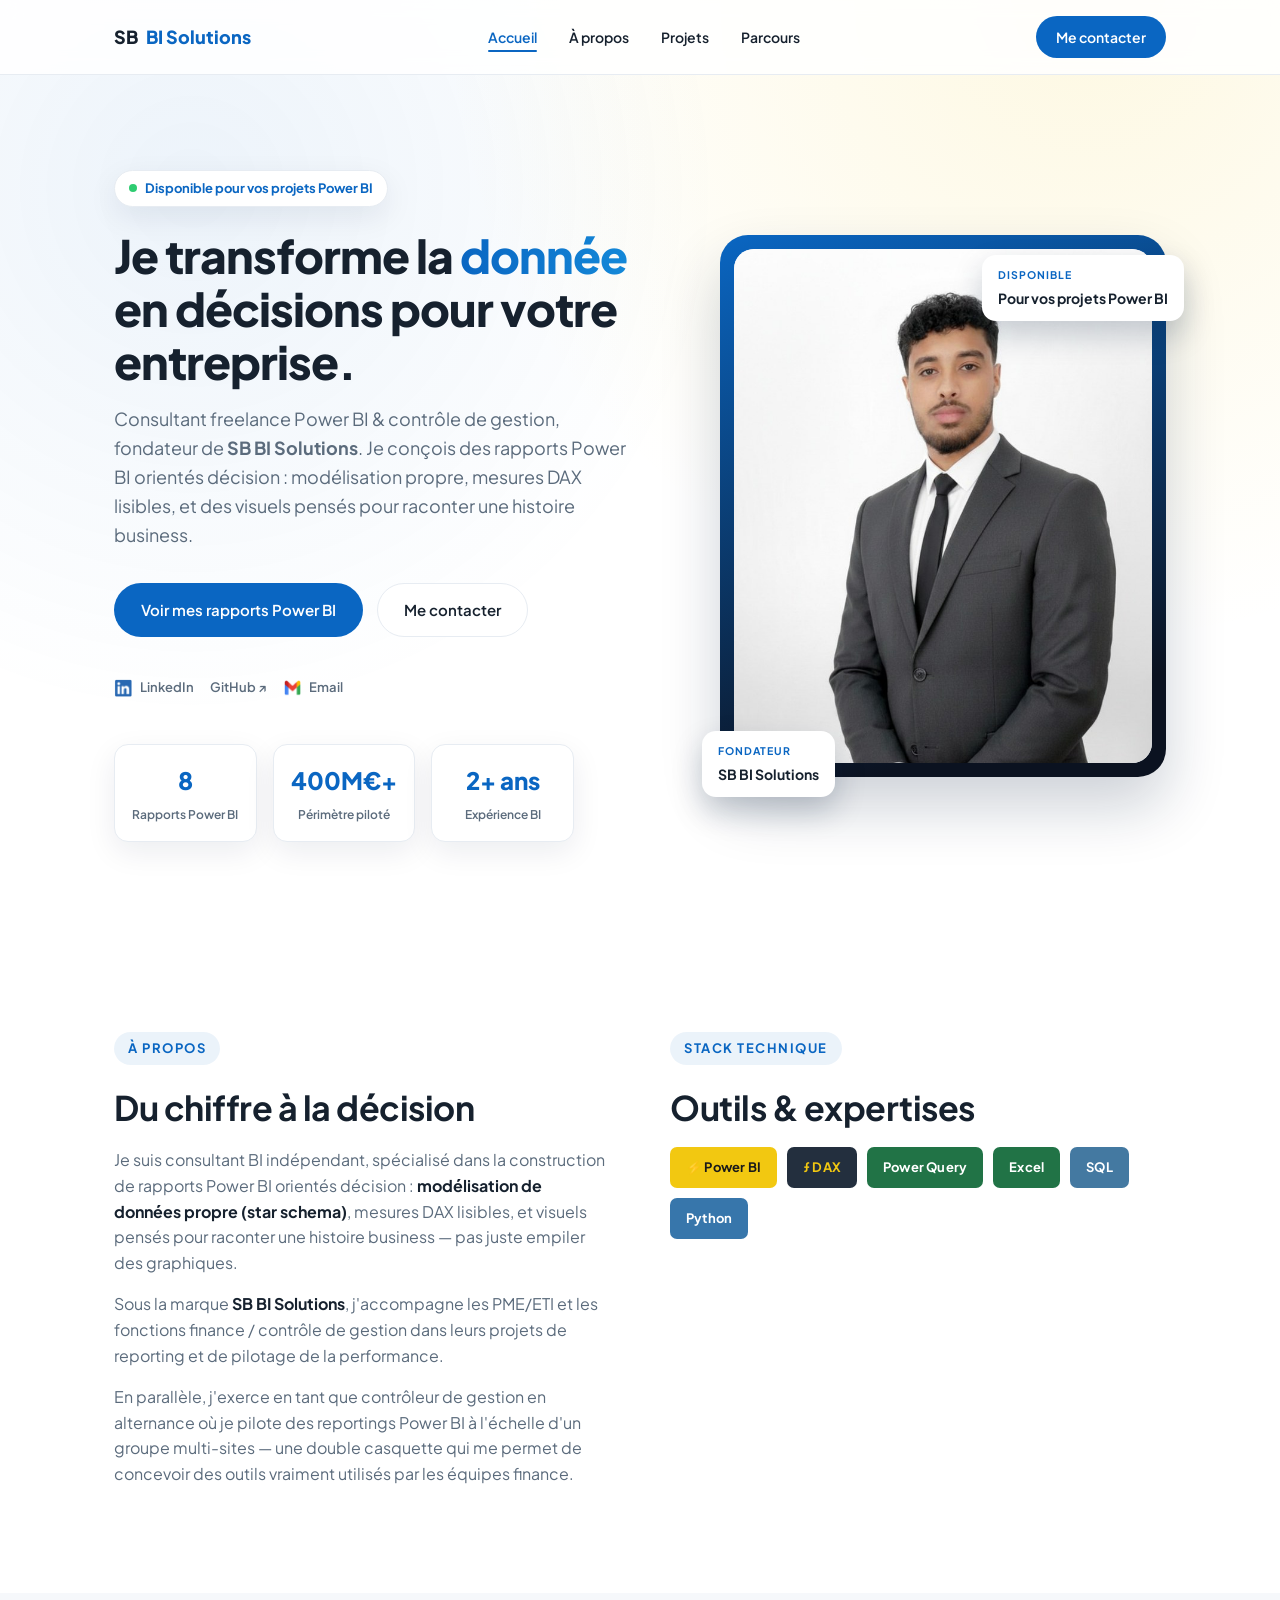
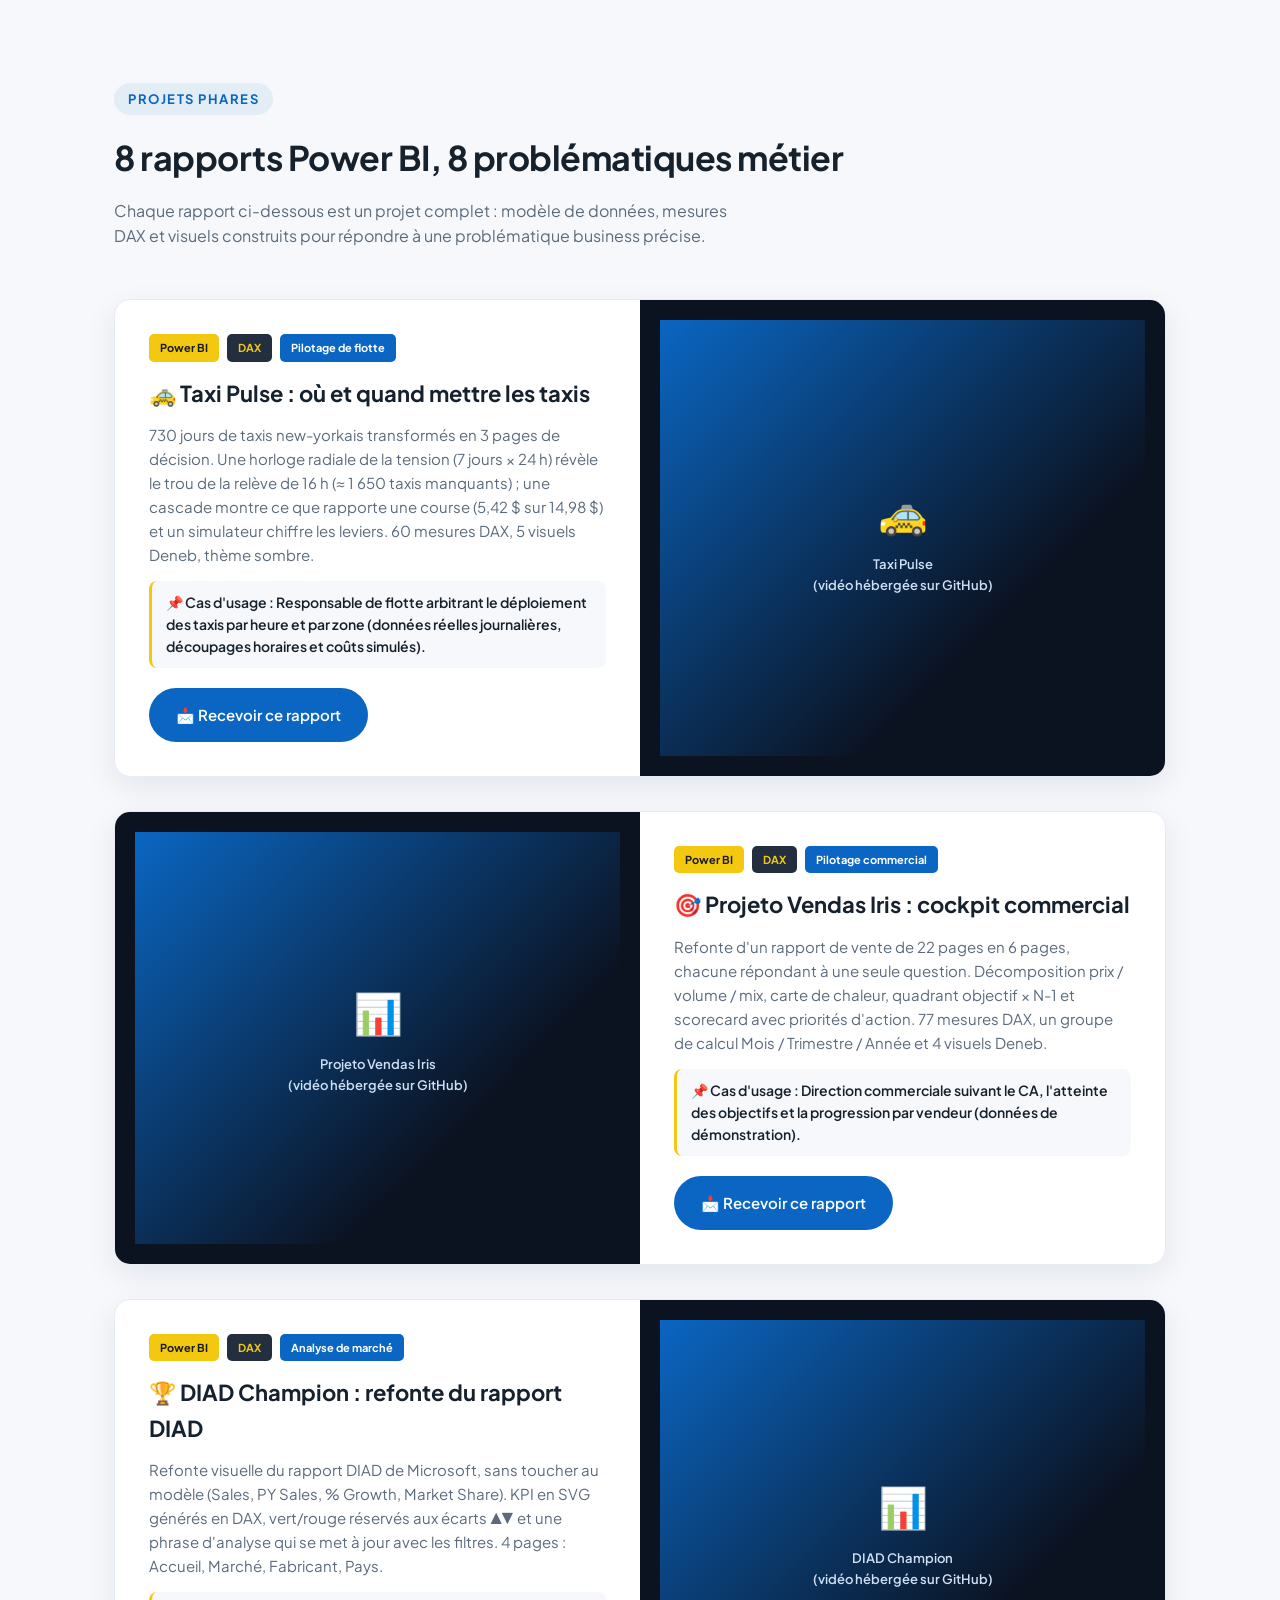
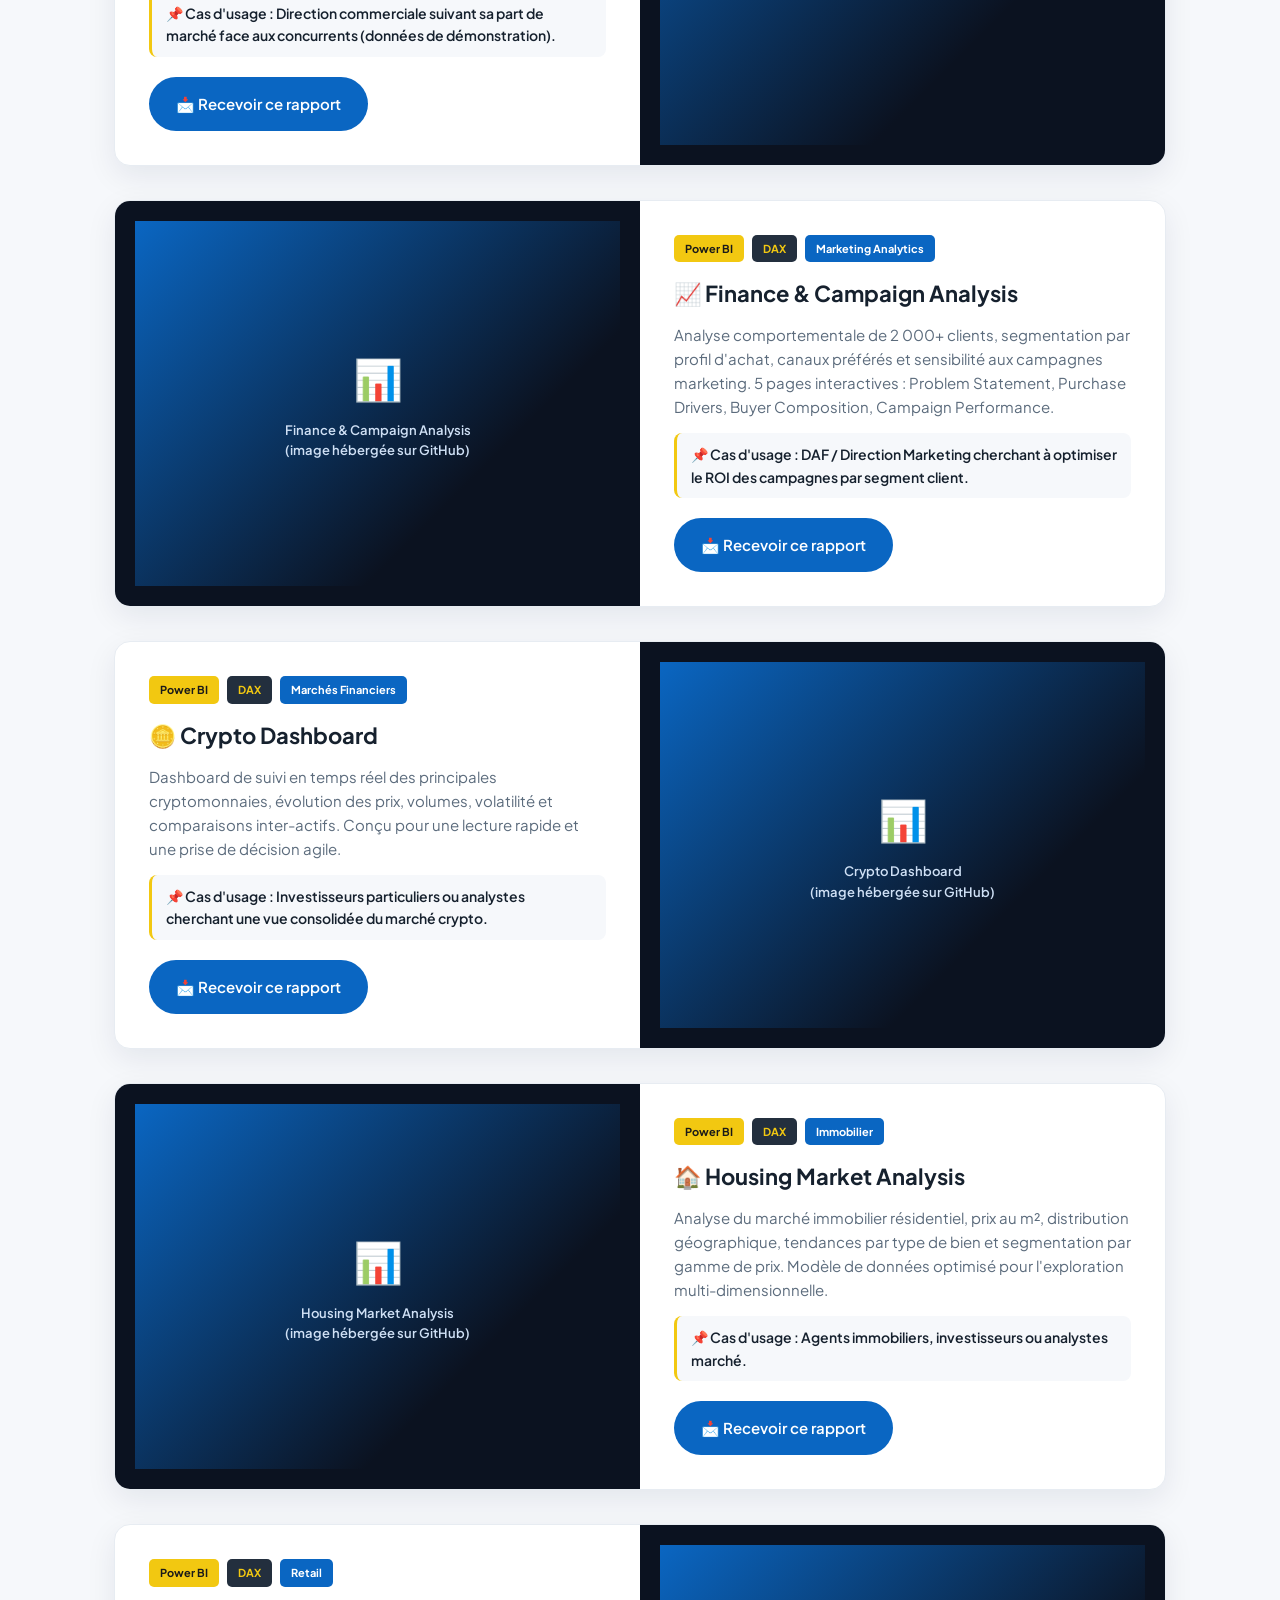
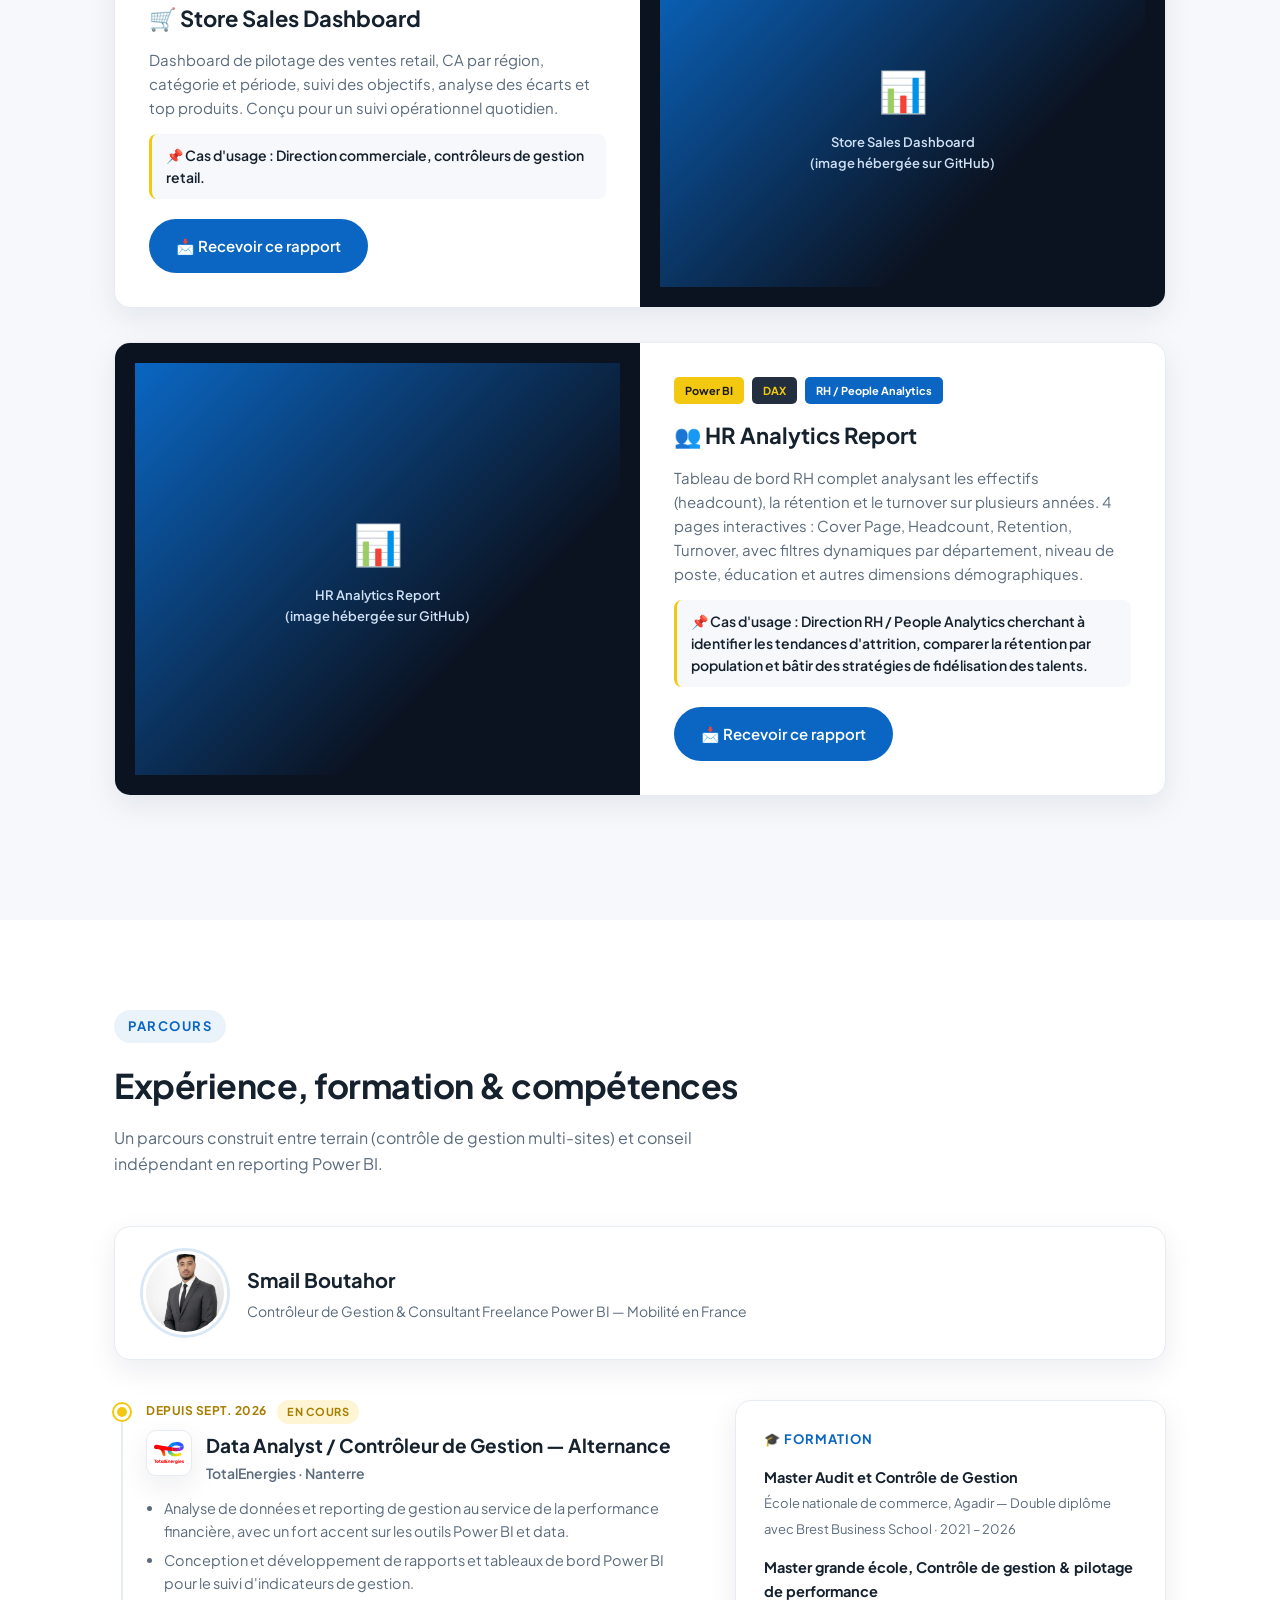
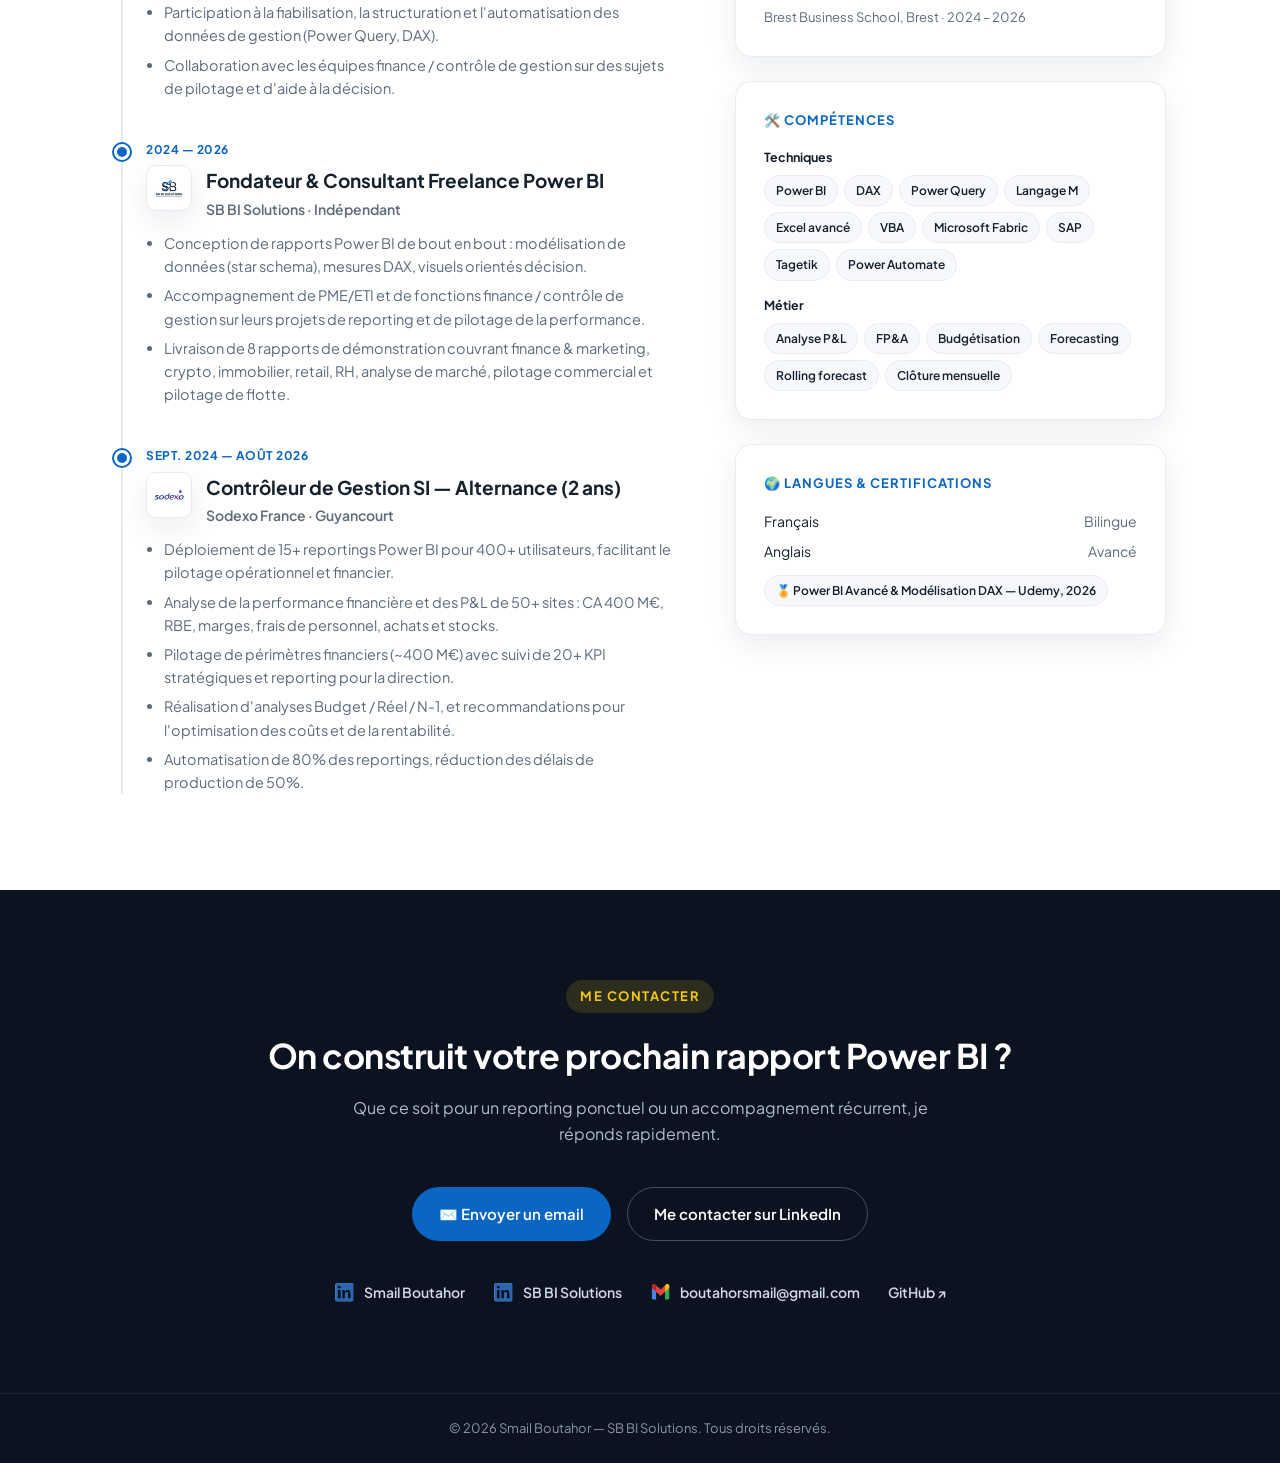
==== commit adb47477: "Add files via upload" ====
--- a/index.html
+++ b/index.html
@@ -564,7 +564,7 @@
         </a>
       </div>
       <div class="hero-stats">
-        <div class="stat"><b>7</b><span>Rapports Power BI</span></div>
+        <div class="stat"><b>8</b><span>Rapports Power BI</span></div>
         <div class="stat"><b>400M€+</b><span>Périmètre piloté</span></div>
         <div class="stat"><b>2+ ans</b><span>Expérience BI</span></div>
       </div>
@@ -616,13 +616,35 @@
 <section class="projects" id="projets">
   <div class="container">
     <span class="section-tag">Projets phares</span>
-    <h2 class="section-title">7 rapports Power BI, 7 problématiques métier</h2>
+    <h2 class="section-title">8 rapports Power BI, 8 problématiques métier</h2>
     <p class="section-sub">Chaque rapport ci-dessous est un projet complet : modèle de données, mesures DAX et visuels construits pour répondre à une problématique business précise.</p>
+
+    <!-- Project Taxi Pulse -->
+    <div class="project-card">
+      <div class="project-media">
+        <video src="assets/taxi-pulse.mp4?v=1" autoplay muted loop playsinline preload="metadata" style="width:100%;height:100%;object-fit:contain;border-radius:8px;" onerror="this.style.display='none';this.nextElementSibling.style.display='flex';"></video>
+        <div class="media-fallback">
+          <div class="mf-icon">🚕</div>
+          <div class="mf-text">Taxi Pulse<br>(vidéo hébergée sur GitHub)</div>
+        </div>
+      </div>
+      <div class="project-body">
+        <div class="project-tags">
+          <span class="tag tag-powerbi">Power BI</span>
+          <span class="tag tag-dax">DAX</span>
+          <span class="tag tag-cat">Pilotage de flotte</span>
+        </div>
+        <h3>🚕 Taxi Pulse : où et quand mettre les taxis</h3>
+        <p>730 jours de taxis new-yorkais transformés en 3 pages de décision. Une horloge radiale de la tension (7 jours × 24 h) révèle le trou de la relève de 16 h (≈ 1 650 taxis manquants) ; une cascade montre ce que rapporte une course (5,42 $ sur 14,98 $) et un simulateur chiffre les leviers. 60 mesures DAX, 5 visuels Deneb, thème sombre.</p>
+        <div class="usecase">📌 Cas d'usage : Responsable de flotte arbitrant le déploiement des taxis par heure et par zone (données réelles journalières, découpages horaires et coûts simulés).</div>
+        <a class="btn btn-primary project-cta" href="https://docs.google.com/forms/d/e/1FAIpQLSfrWSQZopcLOyCkhCkhhUc2MDidY0ayeoxj_7BFFQ1IcIZH8A/viewform" target="_blank" rel="noopener">📩 Recevoir ce rapport</a>
+      </div>
+    </div>
 
     <!-- Project Projeto Vendas Iris -->
     <div class="project-card">
       <div class="project-media">
-        <video src="assets/projeto-vendas-iris.mp4" autoplay muted loop playsinline preload="metadata" style="width:100%;height:100%;object-fit:contain;border-radius:8px;" onerror="this.style.display='none';this.nextElementSibling.style.display='flex';"></video>
+        <video src="assets/projeto-vendas-iris.mp4?v=2" autoplay muted loop playsinline preload="metadata" style="width:100%;height:100%;object-fit:contain;border-radius:8px;" onerror="this.style.display='none';this.nextElementSibling.style.display='flex';"></video>
         <div class="media-fallback">
           <div class="mf-icon">📊</div>
           <div class="mf-text">Projeto Vendas Iris<br>(vidéo hébergée sur GitHub)</div>
@@ -825,7 +847,7 @@
           <ul>
             <li>Conception de rapports Power BI de bout en bout : modélisation de données (star schema), mesures DAX, visuels orientés décision.</li>
             <li>Accompagnement de PME/ETI et de fonctions finance / contrôle de gestion sur leurs projets de reporting et de pilotage de la performance.</li>
-            <li>Livraison de 7 rapports de démonstration couvrant finance &amp; marketing, crypto, immobilier, retail, RH, analyse de marché et pilotage commercial.</li>
+            <li>Livraison de 8 rapports de démonstration couvrant finance &amp; marketing, crypto, immobilier, retail, RH, analyse de marché, pilotage commercial et pilotage de flotte.</li>
           </ul>
         </div>
 
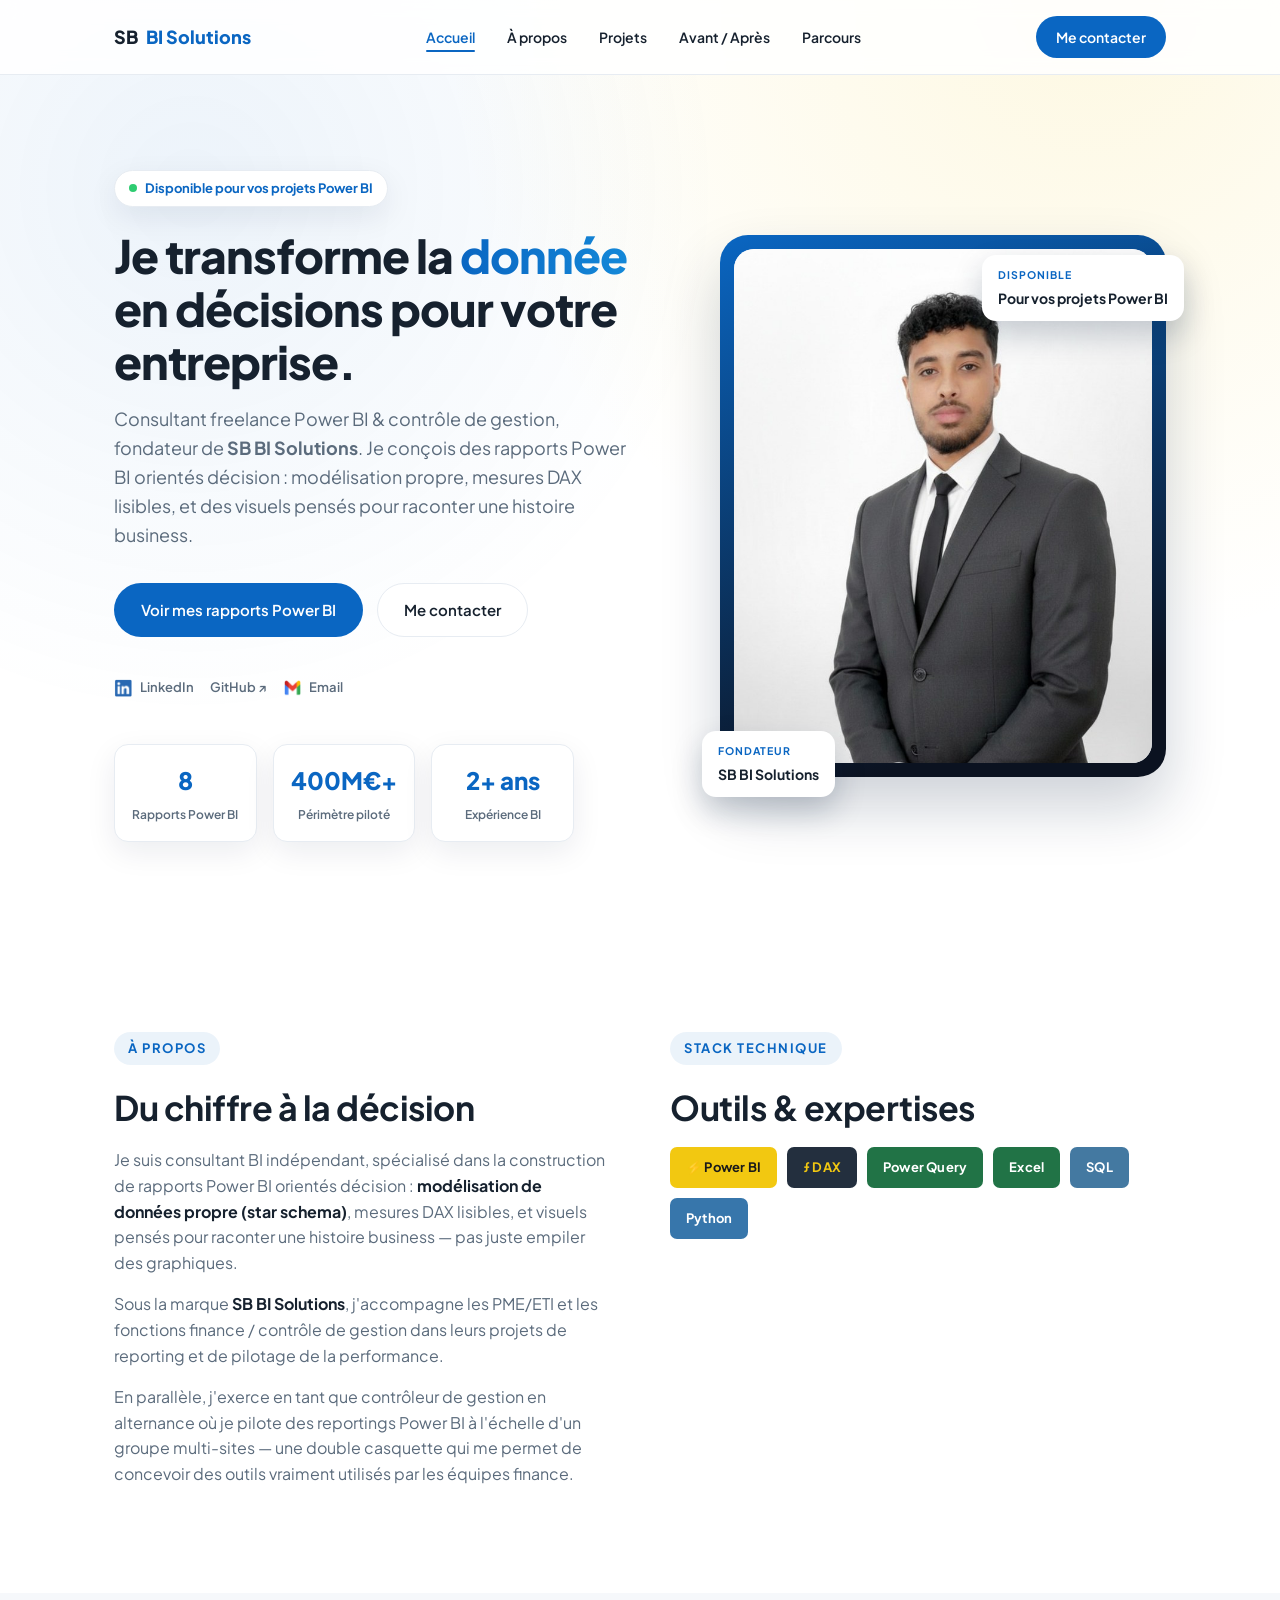
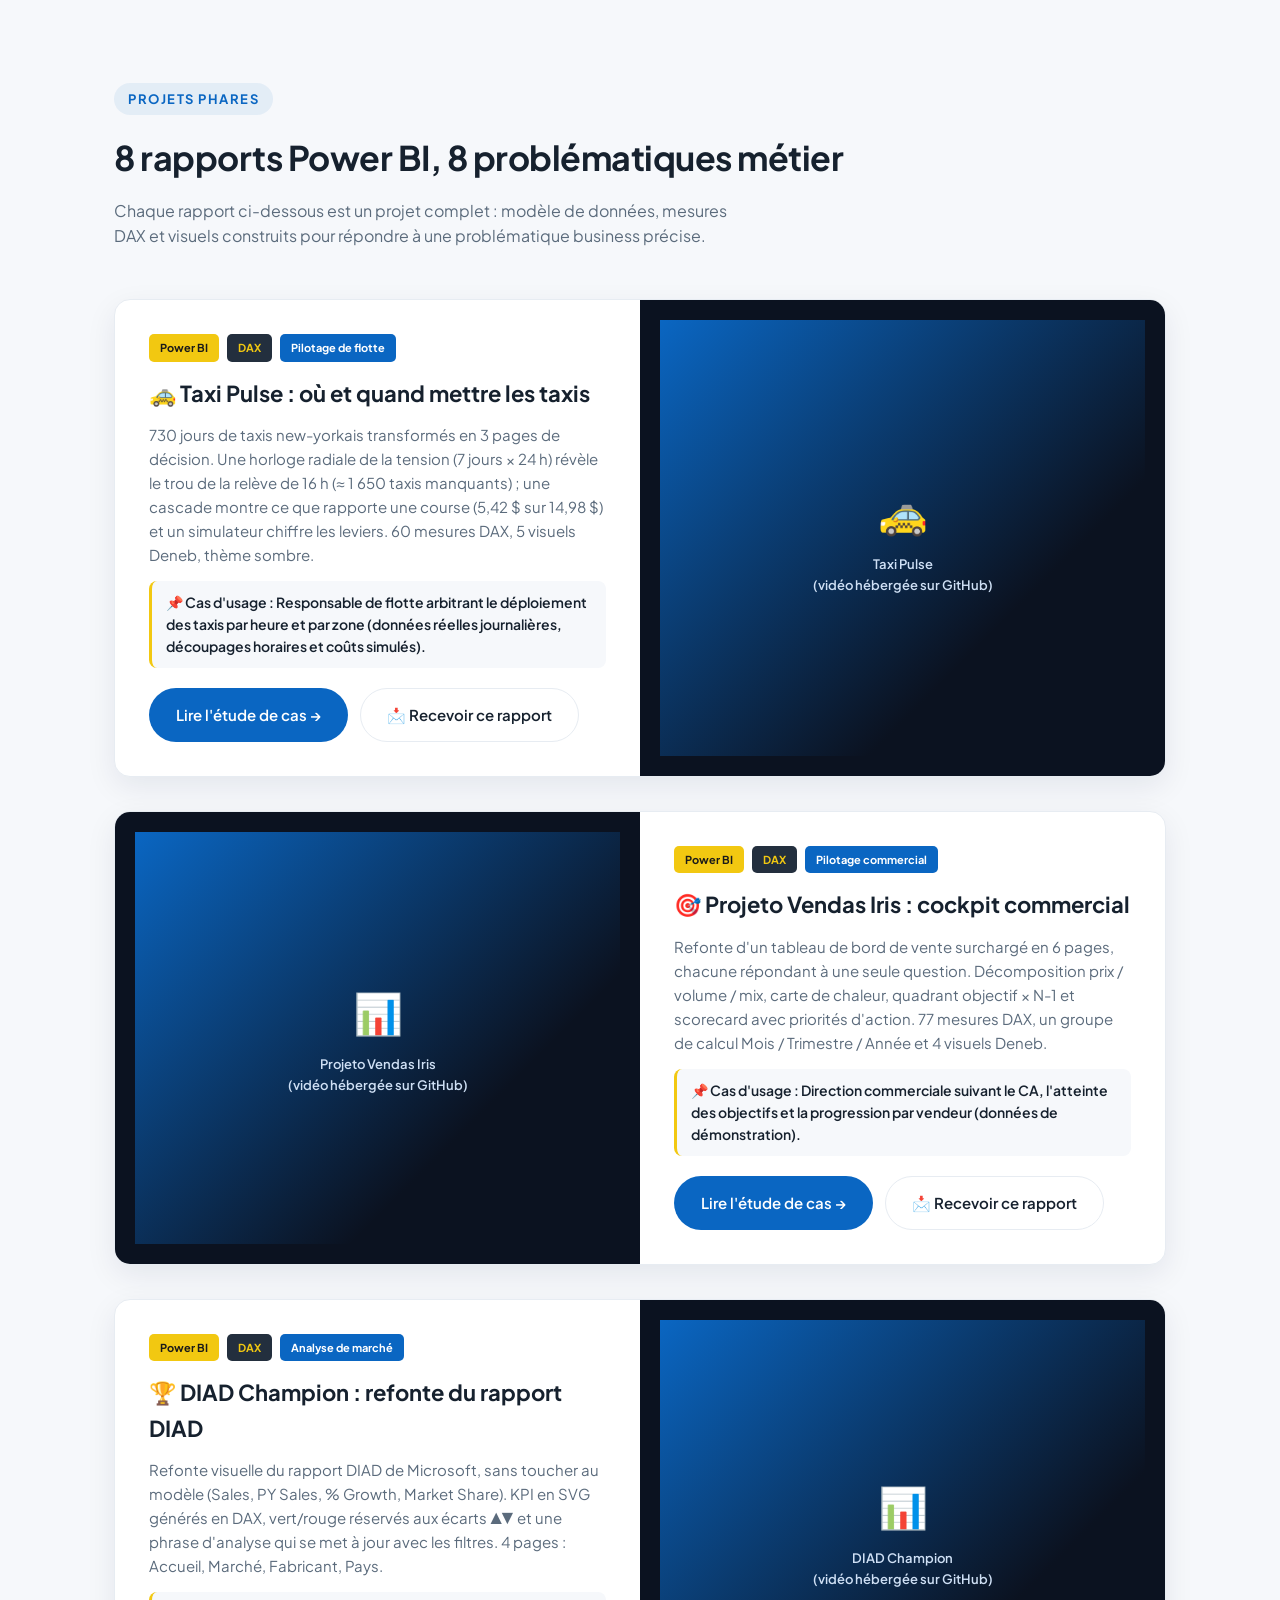
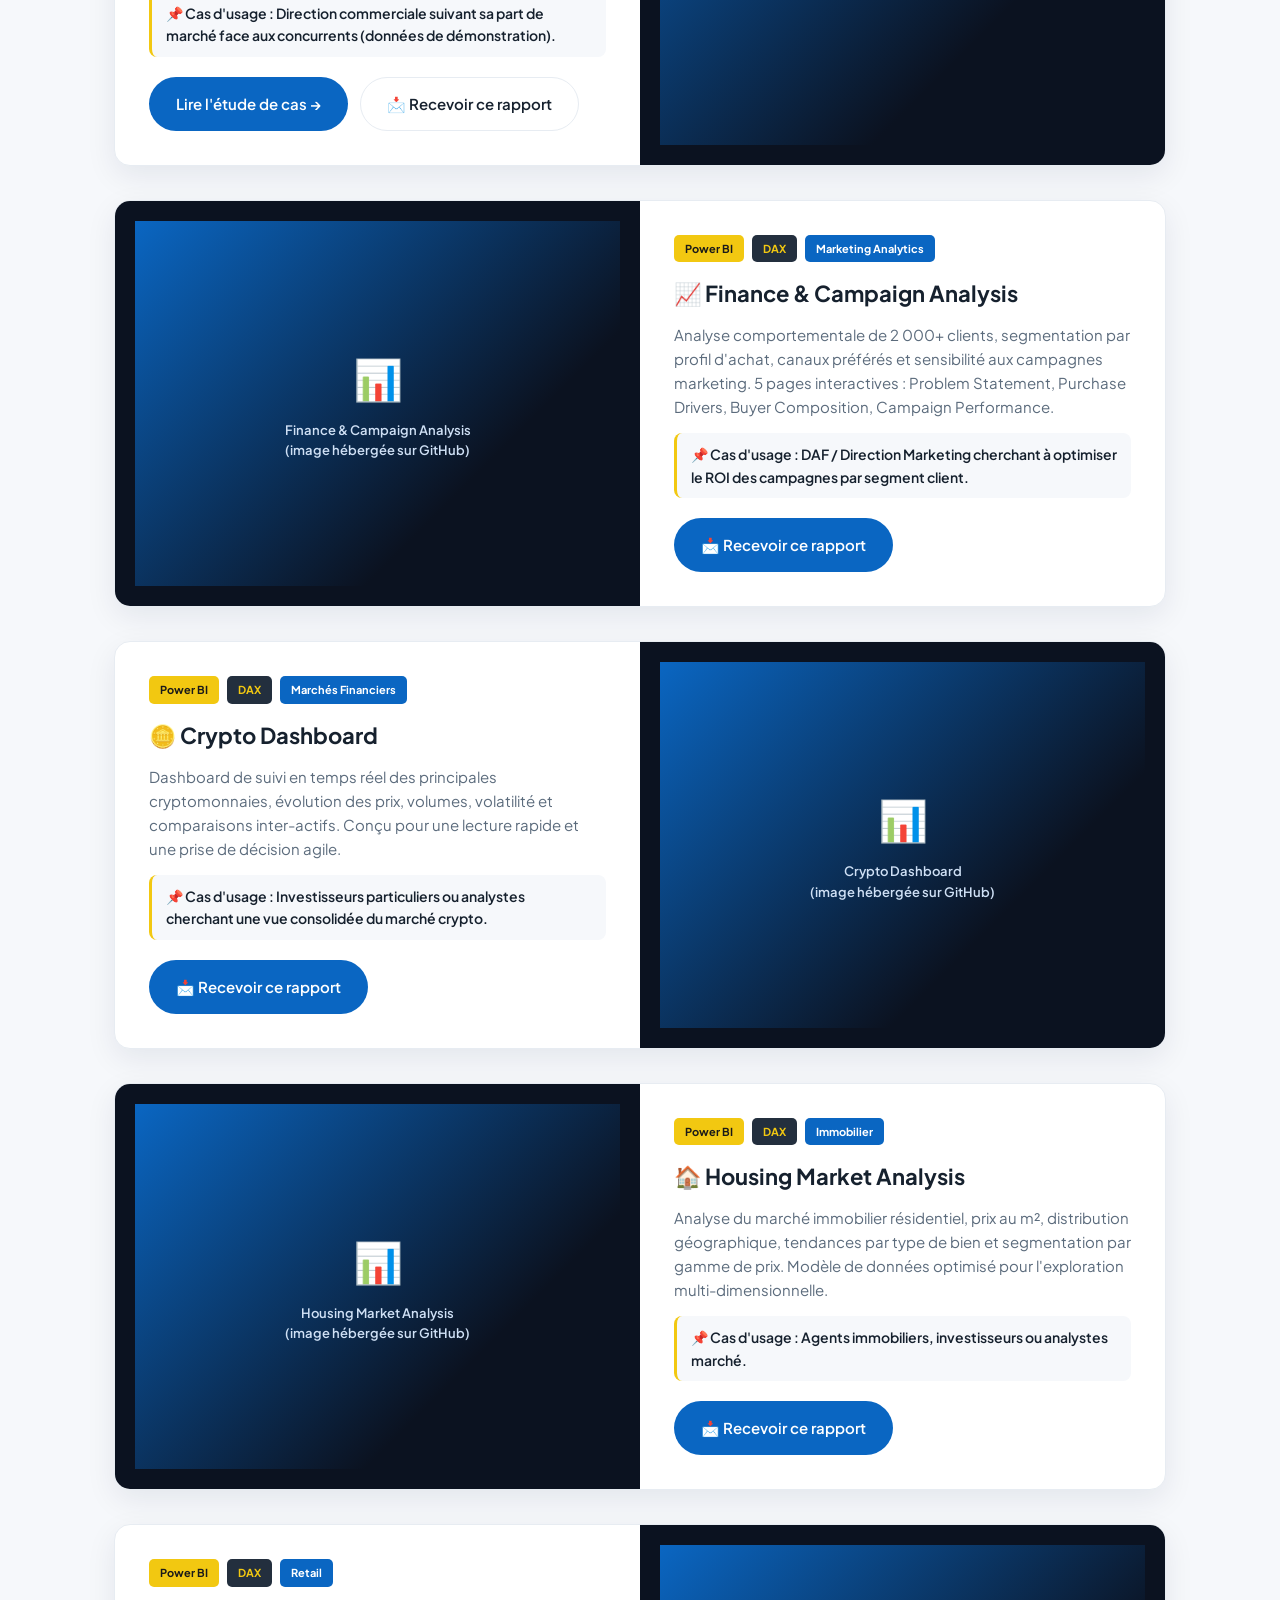
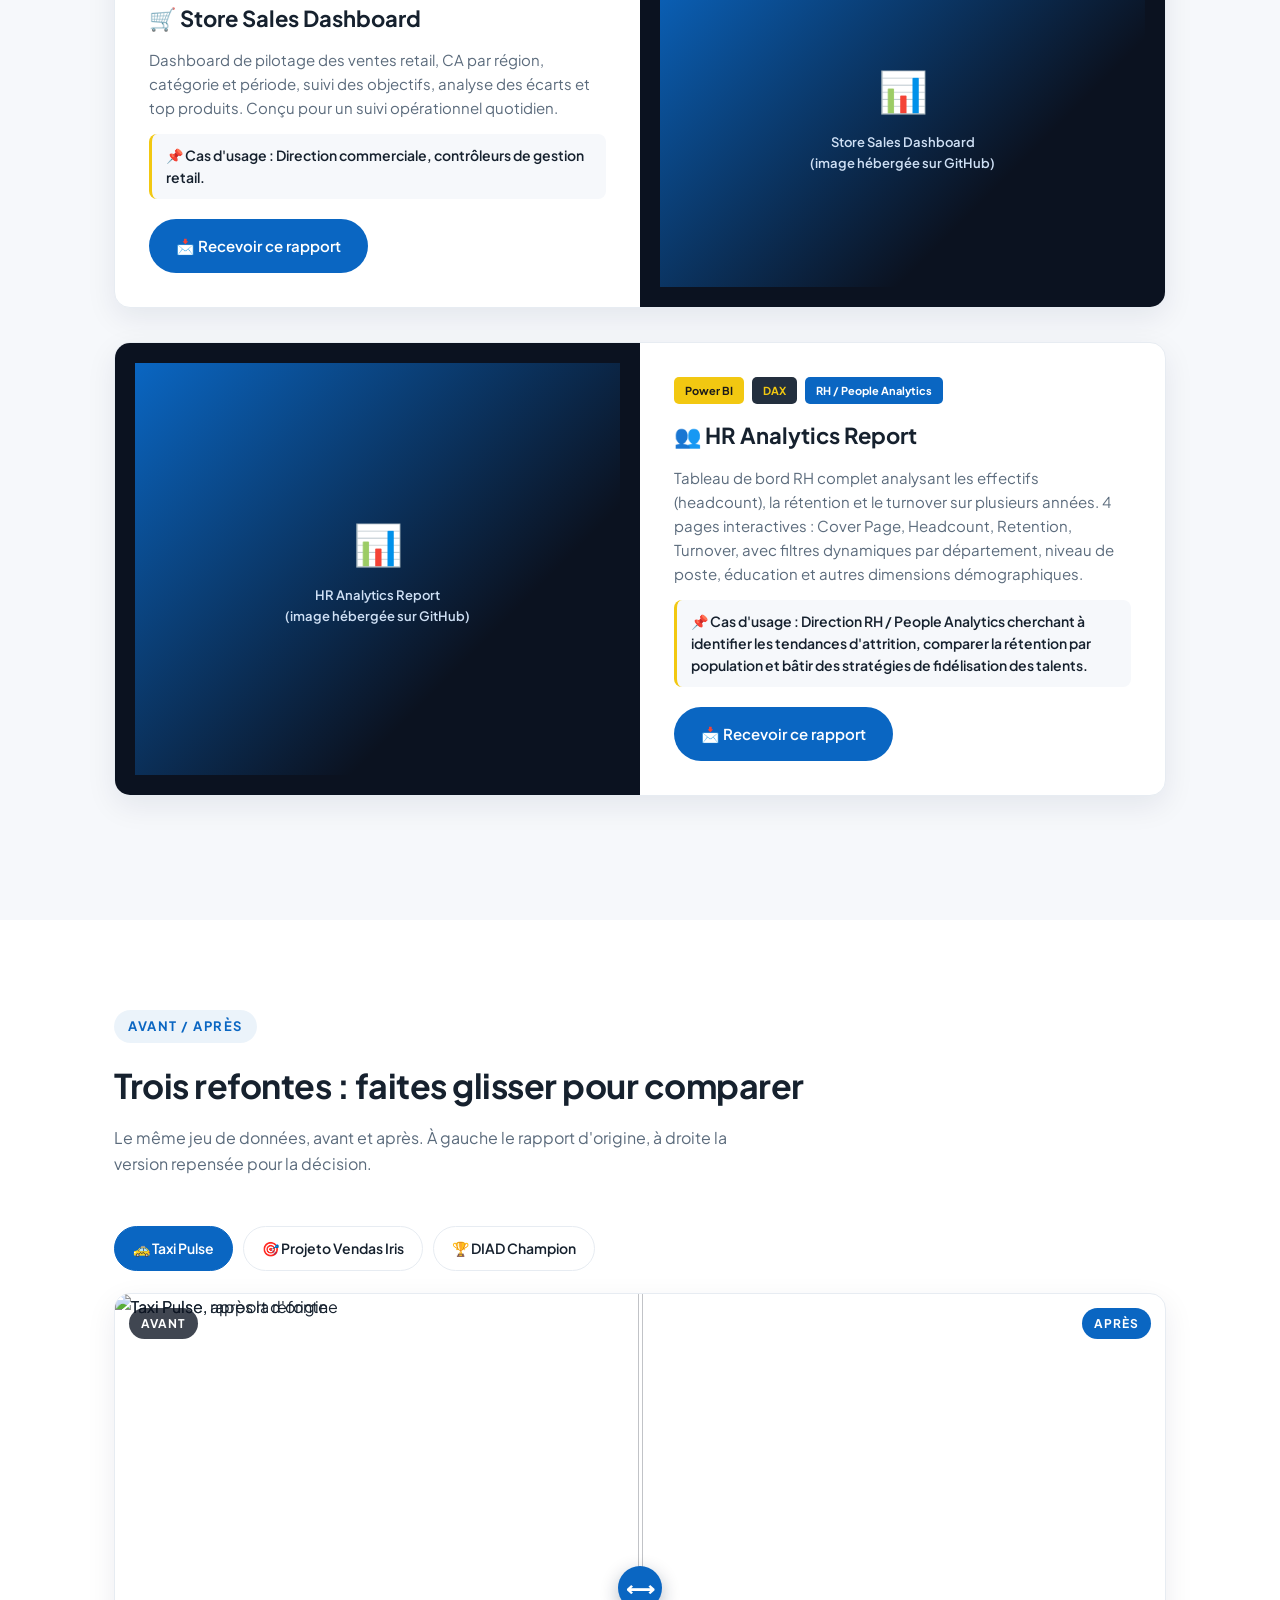
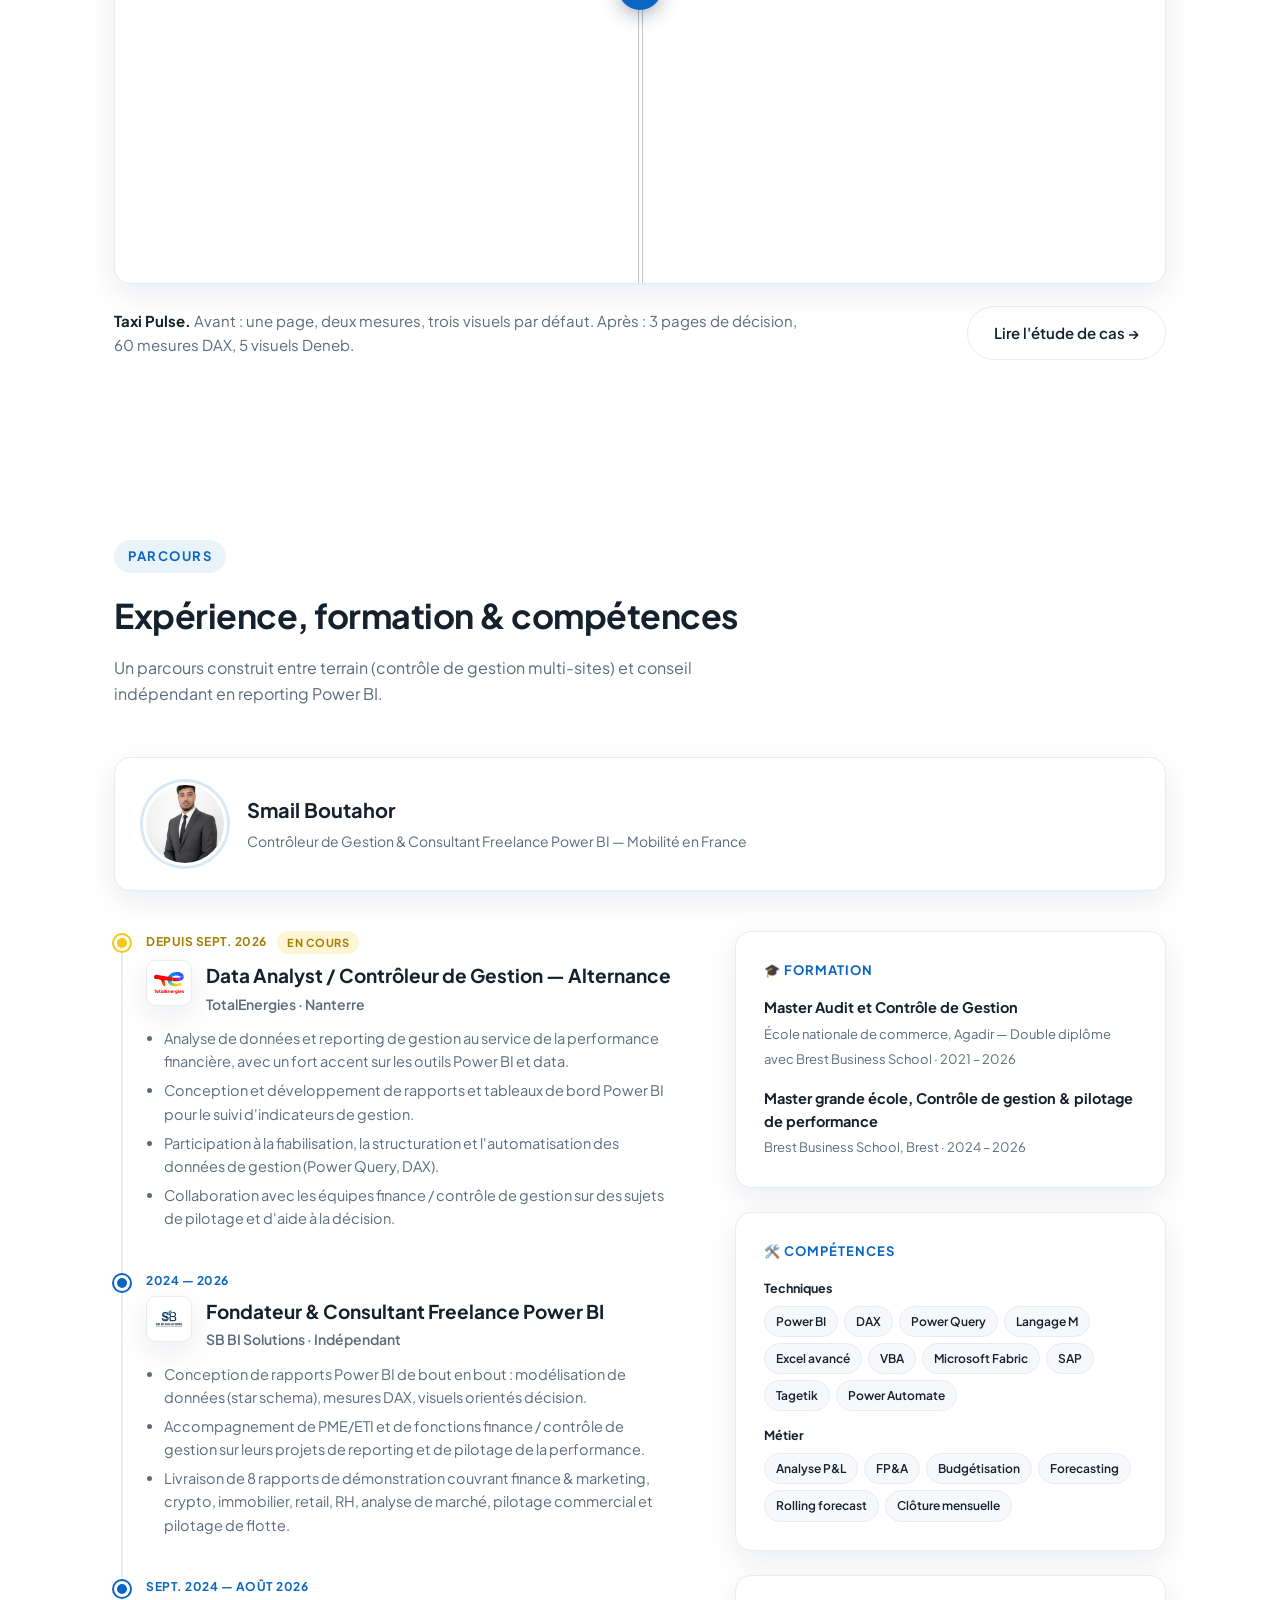
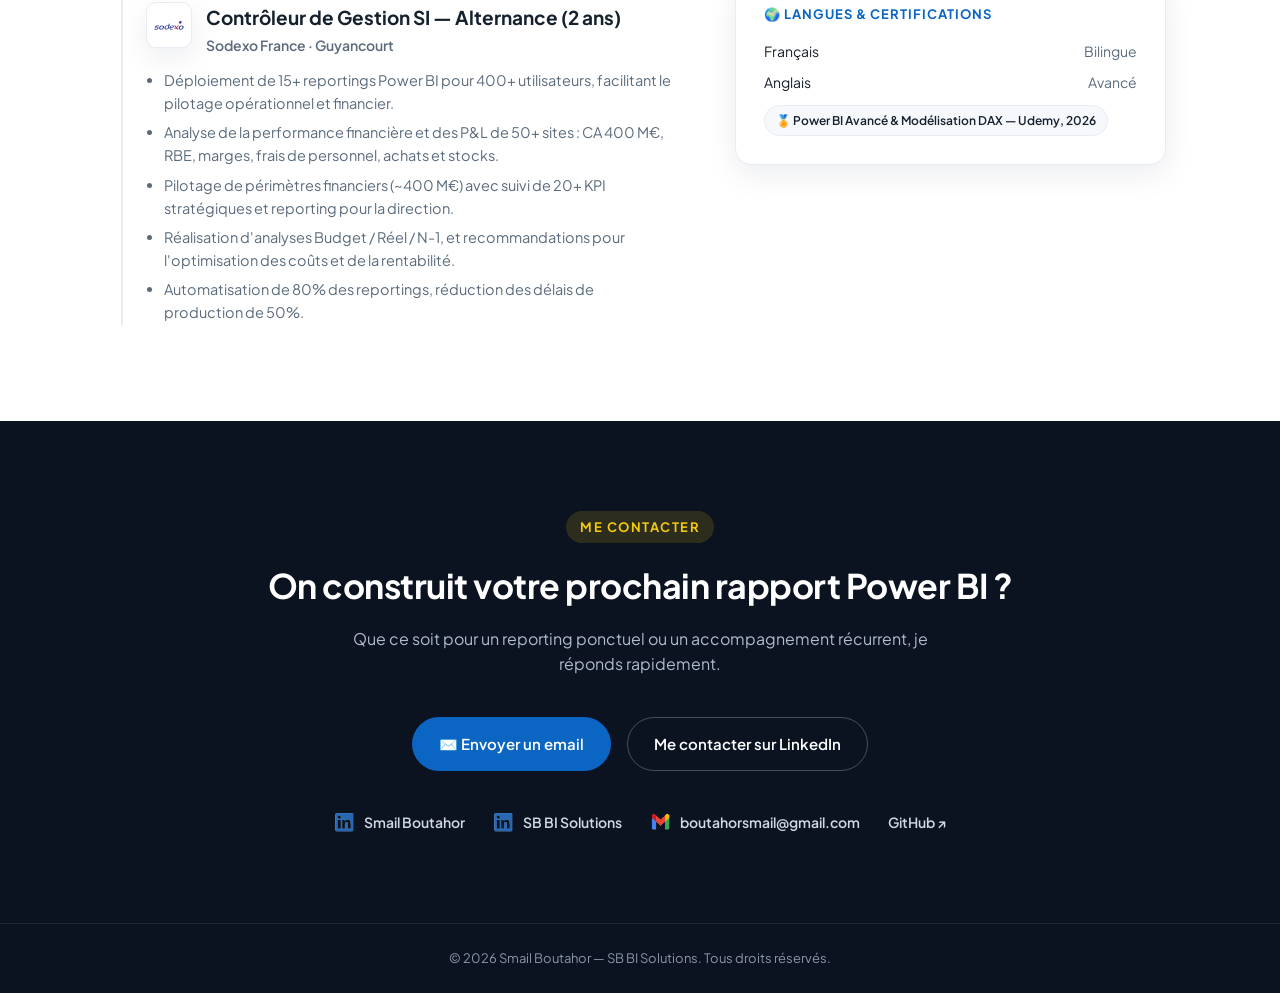
==== commit 403b4fb9: "Add files via upload" ====
--- a/index.html
+++ b/index.html
@@ -526,6 +526,27 @@
     section{padding:64px 0;}
     .hero{padding-top:140px;}
   }
+
+  /* ---------- AVANT / APRÈS ---------- */
+  .ba-tabs{display:flex;gap:10px;flex-wrap:wrap;margin-bottom:22px;}
+  .ba-tab{font:inherit;font-weight:600;font-size:14px;padding:10px 18px;border-radius:50px;border:1px solid var(--line);background:#fff;color:var(--ink);cursor:pointer;transition:border-color .2s,color .2s,background .2s;}
+  .ba-tab:hover{border-color:var(--blue);color:var(--blue);}
+  .ba-tab[aria-selected="true"]{background:var(--blue);border-color:var(--blue);color:#fff;}
+  .ba-frame{--p:50%;position:relative;aspect-ratio:16/9;border-radius:var(--radius);overflow:hidden;background:#fff;border:1px solid var(--line);box-shadow:var(--shadow);user-select:none;}
+  .ba-frame img{position:absolute;inset:0;width:100%;height:100%;object-fit:cover;}
+  .ba-before{clip-path:inset(0 calc(100% - var(--p)) 0 0);}
+  .ba-handle{position:absolute;top:0;bottom:0;left:var(--p);width:3px;margin-left:-1.5px;background:#fff;box-shadow:0 0 0 1px rgba(11,18,32,.25);pointer-events:none;}
+  .ba-handle::after{content:'⟷';position:absolute;top:50%;left:50%;transform:translate(-50%,-50%);width:44px;height:44px;border-radius:50%;background:var(--blue);color:#fff;display:flex;align-items:center;justify-content:center;font-size:20px;font-weight:700;box-shadow:0 6px 18px rgba(10,30,60,.3);}
+  .ba-label{position:absolute;top:14px;font-size:12px;font-weight:700;letter-spacing:1px;text-transform:uppercase;padding:6px 12px;border-radius:50px;pointer-events:none;}
+  .ba-l{left:14px;background:rgba(11,18,32,.78);color:#fff;}
+  .ba-r{right:14px;background:var(--blue);color:#fff;}
+  .ba-range{position:absolute;inset:0;width:100%;height:100%;margin:0;opacity:0;cursor:ew-resize;}
+  .ba-frame:focus-within{outline:3px solid var(--gold);outline-offset:3px;}
+  .ba-info{display:flex;justify-content:space-between;align-items:center;gap:20px;flex-wrap:wrap;margin-top:22px;}
+  .ba-info p{color:var(--muted);font-size:15px;max-width:700px;margin:0;}
+  .ba-info p b{color:var(--ink);}
+  .project-links{display:flex;gap:12px;flex-wrap:wrap;align-items:center;}
+  @media (max-width: 860px){ .ba-handle::after{width:36px;height:36px;font-size:16px;} .ba-label{top:10px;font-size:11px;} }
 </style>
 </head>
 <body>
@@ -537,6 +558,7 @@
       <li><a href="#accueil">Accueil</a></li>
       <li><a href="#apropos">À propos</a></li>
       <li><a href="#projets">Projets</a></li>
+      <li><a href="#refontes">Avant / Après</a></li>
       <li><a href="#parcours">Parcours</a></li>
     </ul>
     <a href="#contact" class="nav-cta">Me contacter</a>
@@ -622,7 +644,7 @@
     <!-- Project Taxi Pulse -->
     <div class="project-card">
       <div class="project-media">
-        <video src="assets/taxi-pulse.mp4?v=1" autoplay muted loop playsinline preload="metadata" style="width:100%;height:100%;object-fit:contain;border-radius:8px;" onerror="this.style.display='none';this.nextElementSibling.style.display='flex';"></video>
+        <video data-auto preload="none" poster="assets/posters/taxi-pulse.jpg" src="assets/taxi-pulse.mp4?v=2" muted loop playsinline style="width:100%;height:100%;object-fit:contain;border-radius:8px;" onerror="this.style.display='none';this.nextElementSibling.style.display='flex';"></video>
         <div class="media-fallback">
           <div class="mf-icon">🚕</div>
           <div class="mf-text">Taxi Pulse<br>(vidéo hébergée sur GitHub)</div>
@@ -637,14 +659,14 @@
         <h3>🚕 Taxi Pulse : où et quand mettre les taxis</h3>
         <p>730 jours de taxis new-yorkais transformés en 3 pages de décision. Une horloge radiale de la tension (7 jours × 24 h) révèle le trou de la relève de 16 h (≈ 1 650 taxis manquants) ; une cascade montre ce que rapporte une course (5,42 $ sur 14,98 $) et un simulateur chiffre les leviers. 60 mesures DAX, 5 visuels Deneb, thème sombre.</p>
         <div class="usecase">📌 Cas d'usage : Responsable de flotte arbitrant le déploiement des taxis par heure et par zone (données réelles journalières, découpages horaires et coûts simulés).</div>
-        <a class="btn btn-primary project-cta" href="https://docs.google.com/forms/d/e/1FAIpQLSfrWSQZopcLOyCkhCkhhUc2MDidY0ayeoxj_7BFFQ1IcIZH8A/viewform" target="_blank" rel="noopener">📩 Recevoir ce rapport</a>
+        <div class="project-links"><a class="btn btn-primary" href="etude-taxi-pulse.html">Lire l'étude de cas →</a><a class="btn btn-ghost" href="https://docs.google.com/forms/d/e/1FAIpQLSfrWSQZopcLOyCkhCkhhUc2MDidY0ayeoxj_7BFFQ1IcIZH8A/viewform" target="_blank" rel="noopener">📩 Recevoir ce rapport</a></div>
       </div>
     </div>
 
     <!-- Project Projeto Vendas Iris -->
     <div class="project-card">
       <div class="project-media">
-        <video src="assets/projeto-vendas-iris.mp4?v=2" autoplay muted loop playsinline preload="metadata" style="width:100%;height:100%;object-fit:contain;border-radius:8px;" onerror="this.style.display='none';this.nextElementSibling.style.display='flex';"></video>
+        <video data-auto preload="none" poster="assets/posters/projeto-vendas-iris.jpg" src="assets/projeto-vendas-iris.mp4?v=3" muted loop playsinline style="width:100%;height:100%;object-fit:contain;border-radius:8px;" onerror="this.style.display='none';this.nextElementSibling.style.display='flex';"></video>
         <div class="media-fallback">
           <div class="mf-icon">📊</div>
           <div class="mf-text">Projeto Vendas Iris<br>(vidéo hébergée sur GitHub)</div>
@@ -657,16 +679,16 @@
           <span class="tag tag-cat">Pilotage commercial</span>
         </div>
         <h3>🎯 Projeto Vendas Iris : cockpit commercial</h3>
-        <p>Refonte d'un rapport de vente de 22 pages en 6 pages, chacune répondant à une seule question. Décomposition prix / volume / mix, carte de chaleur, quadrant objectif × N-1 et scorecard avec priorités d'action. 77 mesures DAX, un groupe de calcul Mois / Trimestre / Année et 4 visuels Deneb.</p>
+        <p>Refonte d'un tableau de bord de vente surchargé en 6 pages, chacune répondant à une seule question. Décomposition prix / volume / mix, carte de chaleur, quadrant objectif × N-1 et scorecard avec priorités d'action. 77 mesures DAX, un groupe de calcul Mois / Trimestre / Année et 4 visuels Deneb.</p>
         <div class="usecase">📌 Cas d'usage : Direction commerciale suivant le CA, l'atteinte des objectifs et la progression par vendeur (données de démonstration).</div>
-        <a class="btn btn-primary project-cta" href="https://docs.google.com/forms/d/e/1FAIpQLSfrWSQZopcLOyCkhCkhhUc2MDidY0ayeoxj_7BFFQ1IcIZH8A/viewform" target="_blank" rel="noopener">📩 Recevoir ce rapport</a>
+        <div class="project-links"><a class="btn btn-primary" href="etude-projeto-vendas-iris.html">Lire l'étude de cas →</a><a class="btn btn-ghost" href="https://docs.google.com/forms/d/e/1FAIpQLSfrWSQZopcLOyCkhCkhhUc2MDidY0ayeoxj_7BFFQ1IcIZH8A/viewform" target="_blank" rel="noopener">📩 Recevoir ce rapport</a></div>
       </div>
     </div>
 
     <!-- Project DIAD Champion SB -->
     <div class="project-card">
       <div class="project-media">
-        <video src="assets/DIAD_Champion_SB_LinkedIn.mp4" autoplay muted loop playsinline preload="metadata" style="width:100%;height:100%;object-fit:contain;border-radius:8px;" onerror="this.style.display='none';this.nextElementSibling.style.display='flex';"></video>
+        <video data-auto preload="none" poster="assets/posters/DIAD_Champion_SB_LinkedIn.jpg" src="assets/DIAD_Champion_SB_LinkedIn.mp4" muted loop playsinline style="width:100%;height:100%;object-fit:contain;border-radius:8px;" onerror="this.style.display='none';this.nextElementSibling.style.display='flex';"></video>
         <div class="media-fallback">
           <div class="mf-icon">📊</div>
           <div class="mf-text">DIAD Champion<br>(vidéo hébergée sur GitHub)</div>
@@ -681,14 +703,14 @@
         <h3>🏆 DIAD Champion : refonte du rapport DIAD</h3>
         <p>Refonte visuelle du rapport DIAD de Microsoft, sans toucher au modèle (Sales, PY Sales, % Growth, Market Share). KPI en SVG générés en DAX, vert/rouge réservés aux écarts ▲▼ et une phrase d'analyse qui se met à jour avec les filtres. 4 pages : Accueil, Marché, Fabricant, Pays.</p>
         <div class="usecase">📌 Cas d'usage : Direction commerciale suivant sa part de marché face aux concurrents (données de démonstration).</div>
-        <a class="btn btn-primary project-cta" href="https://docs.google.com/forms/d/e/1FAIpQLSfrWSQZopcLOyCkhCkhhUc2MDidY0ayeoxj_7BFFQ1IcIZH8A/viewform" target="_blank" rel="noopener">📩 Recevoir ce rapport</a>
+        <div class="project-links"><a class="btn btn-primary" href="etude-diad-champion.html">Lire l'étude de cas →</a><a class="btn btn-ghost" href="https://docs.google.com/forms/d/e/1FAIpQLSfrWSQZopcLOyCkhCkhhUc2MDidY0ayeoxj_7BFFQ1IcIZH8A/viewform" target="_blank" rel="noopener">📩 Recevoir ce rapport</a></div>
       </div>
     </div>
 
     <!-- Project 1 -->
     <div class="project-card">
       <div class="project-media">
-        <video src="assets/finance-campaign-analysis.mp4" autoplay muted loop playsinline style="width:100%;height:100%;object-fit:contain;border-radius:8px;" onerror="this.style.display='none';this.nextElementSibling.style.display='flex';"></video>
+        <video data-auto preload="none" poster="assets/posters/finance-campaign-analysis.jpg" src="assets/finance-campaign-analysis.mp4" muted loop playsinline style="width:100%;height:100%;object-fit:contain;border-radius:8px;" onerror="this.style.display='none';this.nextElementSibling.style.display='flex';"></video>
         <div class="media-fallback">
           <div class="mf-icon">📊</div>
           <div class="mf-text">Finance & Campaign Analysis<br>(image hébergée sur GitHub)</div>
@@ -710,7 +732,7 @@
     <!-- Project 2 -->
     <div class="project-card">
       <div class="project-media">
-        <video src="assets/crypto-dashboard.mp4" autoplay muted loop playsinline style="width:100%;height:100%;object-fit:contain;border-radius:8px;" onerror="this.style.display='none';this.nextElementSibling.style.display='flex';"></video>
+        <video data-auto preload="none" poster="assets/posters/crypto-dashboard.jpg" src="assets/crypto-dashboard.mp4" muted loop playsinline style="width:100%;height:100%;object-fit:contain;border-radius:8px;" onerror="this.style.display='none';this.nextElementSibling.style.display='flex';"></video>
         <div class="media-fallback">
           <div class="mf-icon">📊</div>
           <div class="mf-text">Crypto Dashboard<br>(image hébergée sur GitHub)</div>
@@ -732,7 +754,7 @@
     <!-- Project 3 -->
     <div class="project-card">
       <div class="project-media">
-        <video src="assets/housing-market-analysis.mp4" autoplay muted loop playsinline style="width:100%;height:100%;object-fit:contain;border-radius:8px;" onerror="this.style.display='none';this.nextElementSibling.style.display='flex';"></video>
+        <video data-auto preload="none" poster="assets/posters/housing-market-analysis.jpg" src="assets/housing-market-analysis.mp4" muted loop playsinline style="width:100%;height:100%;object-fit:contain;border-radius:8px;" onerror="this.style.display='none';this.nextElementSibling.style.display='flex';"></video>
         <div class="media-fallback">
           <div class="mf-icon">📊</div>
           <div class="mf-text">Housing Market Analysis<br>(image hébergée sur GitHub)</div>
@@ -754,7 +776,7 @@
     <!-- Project 4 -->
     <div class="project-card">
       <div class="project-media">
-        <video src="assets/store-sales-dashboard.mp4" autoplay muted loop playsinline style="width:100%;height:100%;object-fit:contain;border-radius:8px;" onerror="this.style.display='none';this.nextElementSibling.style.display='flex';"></video>
+        <video data-auto preload="none" poster="assets/posters/store-sales-dashboard.jpg" src="assets/store-sales-dashboard.mp4" muted loop playsinline style="width:100%;height:100%;object-fit:contain;border-radius:8px;" onerror="this.style.display='none';this.nextElementSibling.style.display='flex';"></video>
         <div class="media-fallback">
           <div class="mf-icon">📊</div>
           <div class="mf-text">Store Sales Dashboard<br>(image hébergée sur GitHub)</div>
@@ -776,7 +798,7 @@
     <!-- Project 5 -->
     <div class="project-card">
       <div class="project-media">
-        <video src="assets/hr-analytics-report.mp4" autoplay muted loop playsinline style="width:100%;height:100%;object-fit:contain;border-radius:8px;" onerror="this.style.display='none';this.nextElementSibling.style.display='flex';"></video>
+        <video data-auto preload="none" poster="assets/posters/hr-analytics-report.jpg" src="assets/hr-analytics-report.mp4" muted loop playsinline style="width:100%;height:100%;object-fit:contain;border-radius:8px;" onerror="this.style.display='none';this.nextElementSibling.style.display='flex';"></video>
         <div class="media-fallback">
           <div class="mf-icon">📊</div>
           <div class="mf-text">HR Analytics Report<br>(image hébergée sur GitHub)</div>
@@ -795,6 +817,31 @@
       </div>
     </div>
 
+  </div>
+</section>
+
+<!-- ================= AVANT / APRÈS ================= -->
+<section id="refontes">
+  <div class="container">
+    <span class="section-tag">Avant / Après</span>
+    <h2 class="section-title">Trois refontes : faites glisser pour comparer</h2>
+    <p class="section-sub">Le même jeu de données, avant et après. À gauche le rapport d'origine, à droite la version repensée pour la décision.</p>
+    <div class="ba-tabs" role="tablist" aria-label="Choisir une refonte">
+      <button class="ba-tab" role="tab" aria-selected="true" data-ba="taxi">🚕 Taxi Pulse</button>
+      <button class="ba-tab" role="tab" aria-selected="false" data-ba="iris">🎯 Projeto Vendas Iris</button>
+      <button class="ba-tab" role="tab" aria-selected="false" data-ba="diad">🏆 DIAD Champion</button>
+    </div>
+    <div class="ba-frame" id="ba-frame">
+      <img class="ba-after" id="ba-after" src="assets/avant-apres/taxi-apres.jpg" alt="Taxi Pulse, après la refonte" width="1600" height="900" loading="lazy">
+      <img class="ba-before" id="ba-before" src="assets/avant-apres/taxi-avant.jpg" alt="Taxi Pulse, rapport d'origine" width="1600" height="900" loading="lazy">
+      <span class="ba-label ba-l">Avant</span><span class="ba-label ba-r">Après</span>
+      <div class="ba-handle"></div>
+      <input class="ba-range" id="ba-range" type="range" min="0" max="100" value="50" aria-label="Curseur de comparaison avant / après">
+    </div>
+    <div class="ba-info">
+      <p id="ba-text"><b>Taxi Pulse.</b> Avant : une page, deux mesures, trois visuels par défaut. Après : 3 pages de décision, 60 mesures DAX, 5 visuels Deneb.</p>
+      <a class="btn btn-ghost" id="ba-link" href="etude-taxi-pulse.html">Lire l'étude de cas →</a>
+    </div>
   </div>
 </section>
 
@@ -979,5 +1026,49 @@
 })();
 </script>
 
+<script>
+(function(){
+  /* Comparateur avant / après */
+  var D = {
+    taxi:{n:'Taxi Pulse', t:'Avant : une page, deux mesures, trois visuels par défaut. Après : 3 pages de décision, 60 mesures DAX, 5 visuels Deneb.', u:'etude-taxi-pulse.html'},
+    iris:{n:'Projeto Vendas Iris', t:'Avant : un écran unique saturé de visuels et de top 5. Après : 6 pages, une question chacune, 77 mesures DAX et une scorecard d\'actions.', u:'etude-projeto-vendas-iris.html'},
+    diad:{n:'DIAD Champion', t:'Avant : le rapport de formation Microsoft, carte obsolète et titres automatiques. Après : KPI en SVG, écarts ▲▼, phrase d\'analyse dynamique.', u:'etude-diad-champion.html'}
+  };
+  var frame = document.getElementById('ba-frame');
+  if(frame){
+    var range = document.getElementById('ba-range');
+    var set = function(v){ frame.style.setProperty('--p', v + '%'); };
+    range.addEventListener('input', function(){ set(range.value); });
+    Array.prototype.forEach.call(document.querySelectorAll('.ba-tab'), function(b){
+      b.addEventListener('click', function(){
+        var k = b.getAttribute('data-ba'), d = D[k];
+        Array.prototype.forEach.call(document.querySelectorAll('.ba-tab'), function(x){ x.setAttribute('aria-selected', x === b ? 'true' : 'false'); });
+        document.getElementById('ba-after').src = 'assets/avant-apres/' + k + '-apres.jpg';
+        document.getElementById('ba-after').alt = d.n + ', après la refonte';
+        document.getElementById('ba-before').src = 'assets/avant-apres/' + k + '-avant.jpg';
+        document.getElementById('ba-before').alt = d.n + ', rapport d\'origine';
+        document.getElementById('ba-text').innerHTML = '<b>' + d.n + '.</b> ' + d.t;
+        document.getElementById('ba-link').href = d.u;
+        range.value = 50; set(50);
+      });
+    });
+  }
+
+  /* Vidéos : chargées et lues seulement quand elles sont à l'écran ; pas de lecture auto si l'utilisateur réduit les animations */
+  var vids = document.querySelectorAll('video[data-auto]');
+  var calme = window.matchMedia && window.matchMedia('(prefers-reduced-motion: reduce)').matches;
+  if(calme){ Array.prototype.forEach.call(vids, function(v){ v.controls = true; }); return; }
+  if(!('IntersectionObserver' in window)){ Array.prototype.forEach.call(vids, function(v){ v.preload = 'metadata'; v.play().catch(function(){}); }); return; }
+  var io = new IntersectionObserver(function(entries){
+    entries.forEach(function(e){
+      var v = e.target;
+      if(e.isIntersecting){ var p = v.play(); if(p && p.catch){ p.catch(function(){}); } }
+      else if(!v.paused){ v.pause(); }
+    });
+  }, { threshold: 0.35 });
+  Array.prototype.forEach.call(vids, function(v){ io.observe(v); });
+})();
+</script>
+
 </body>
 </html>
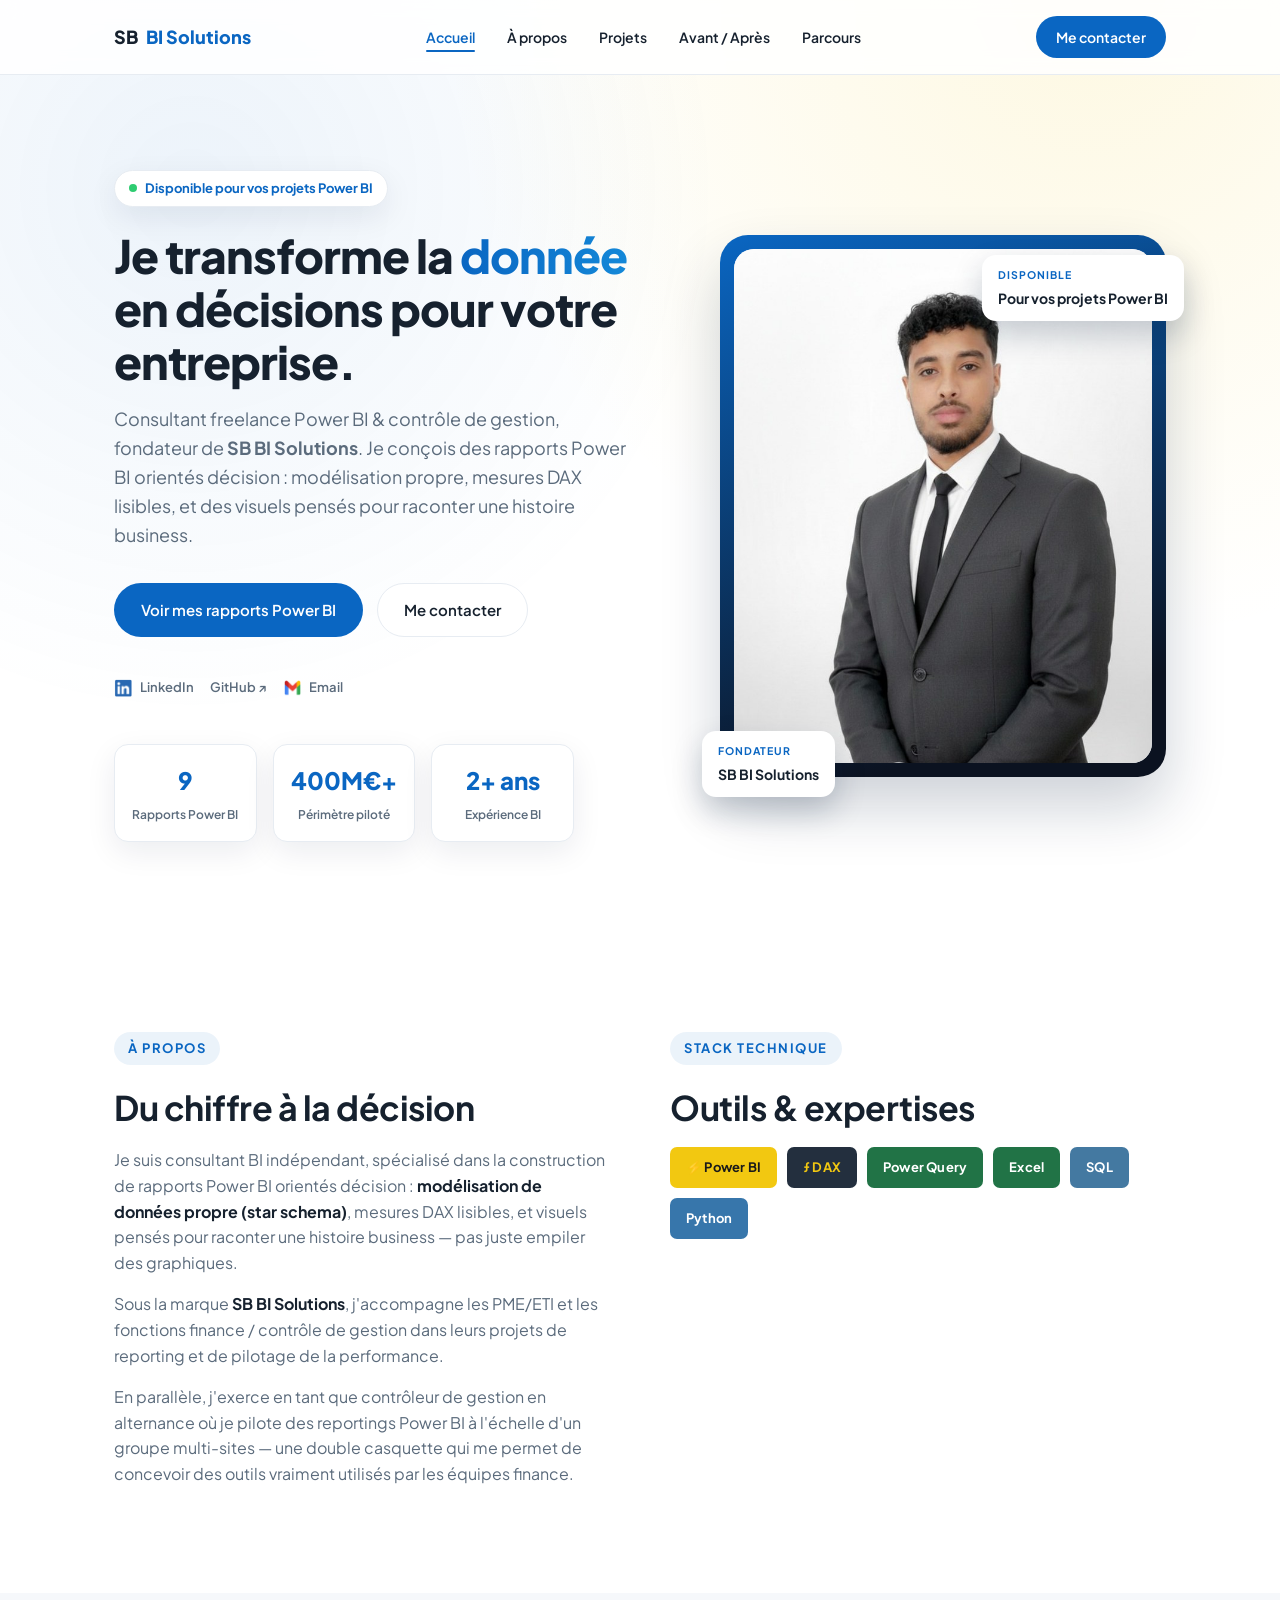
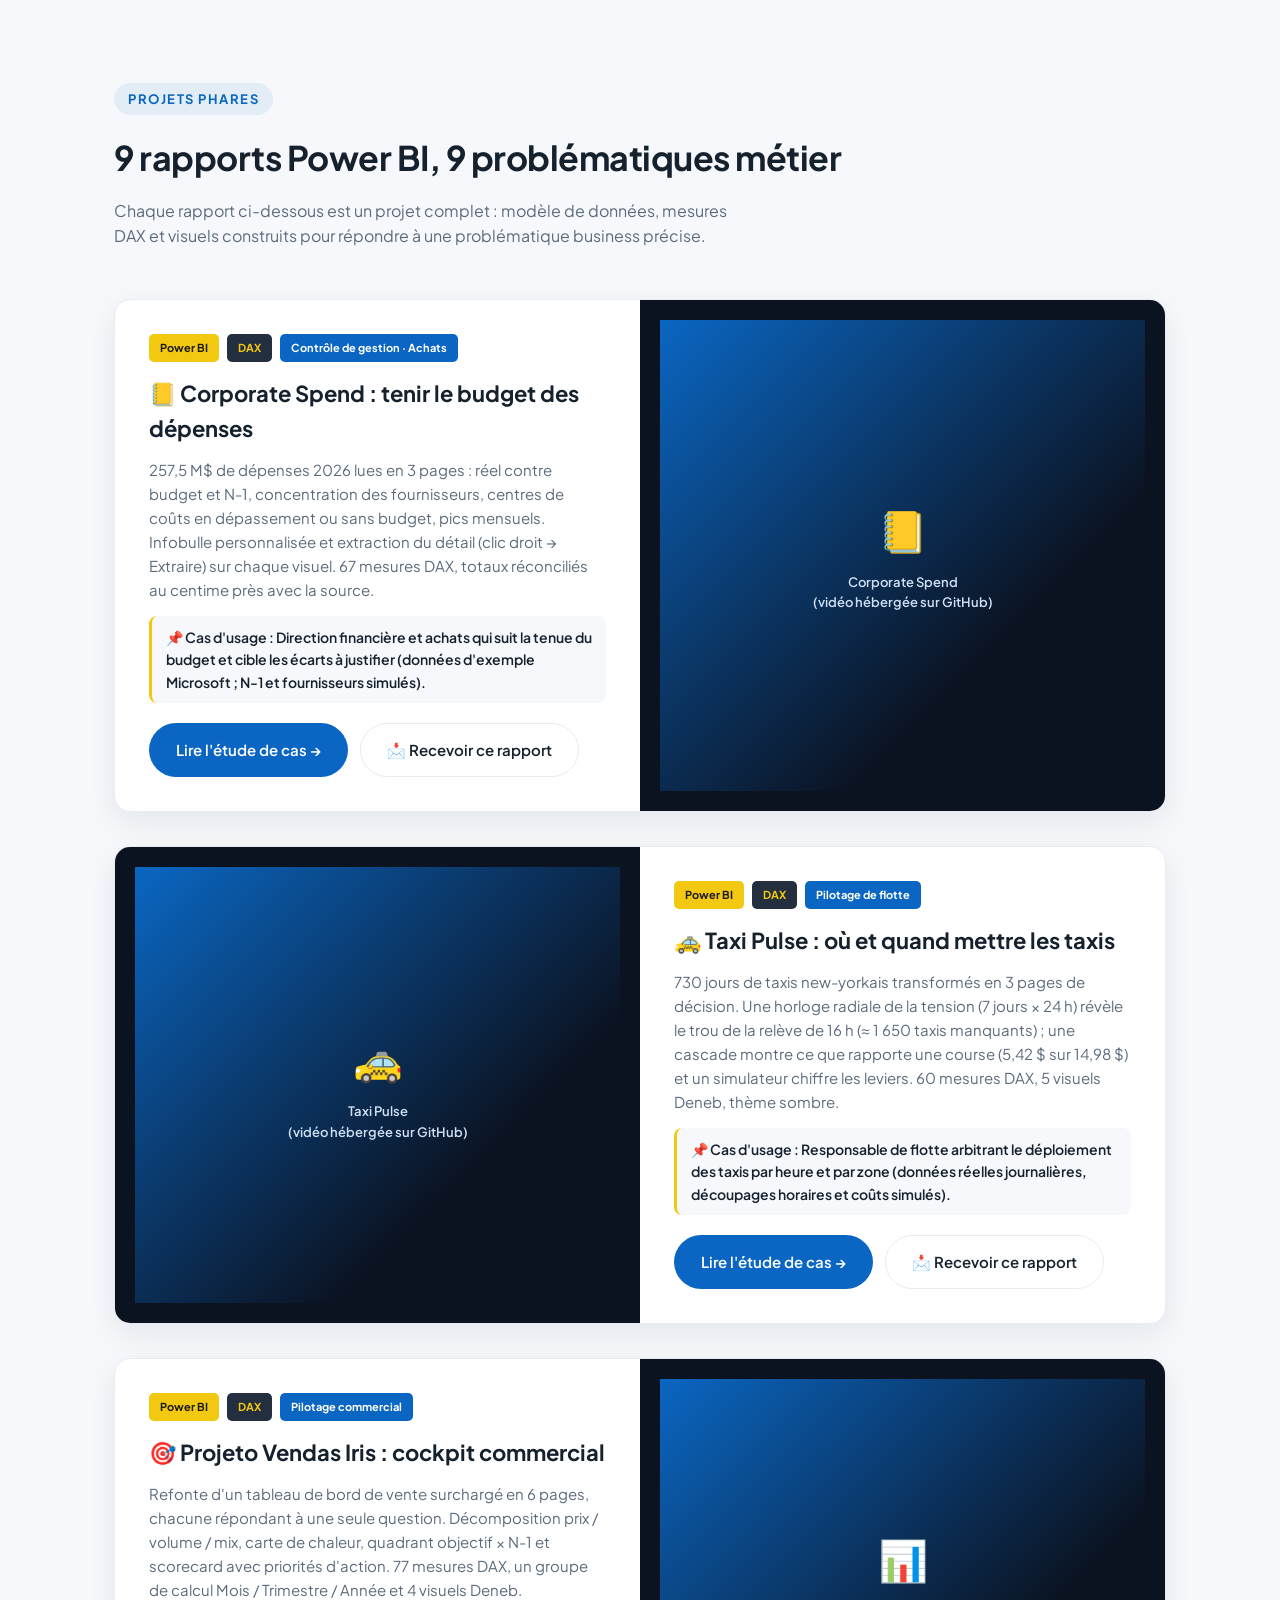
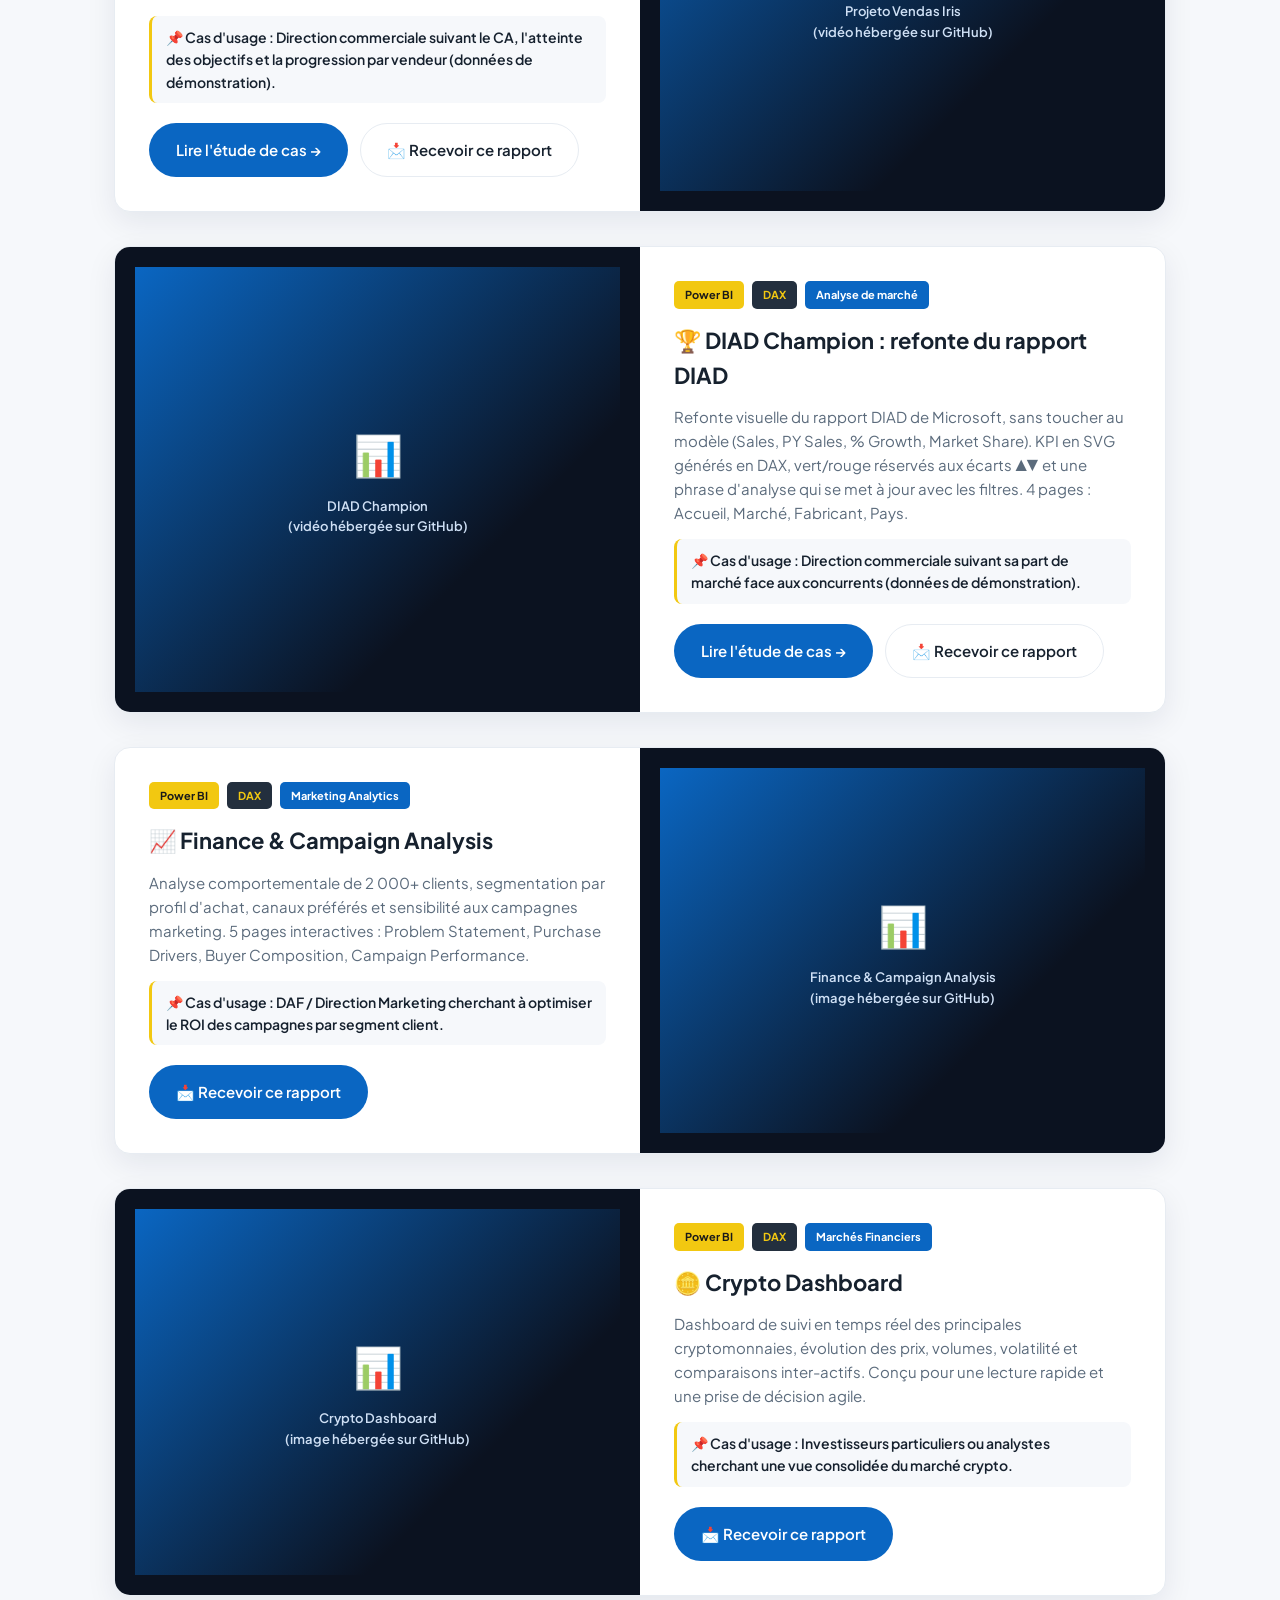
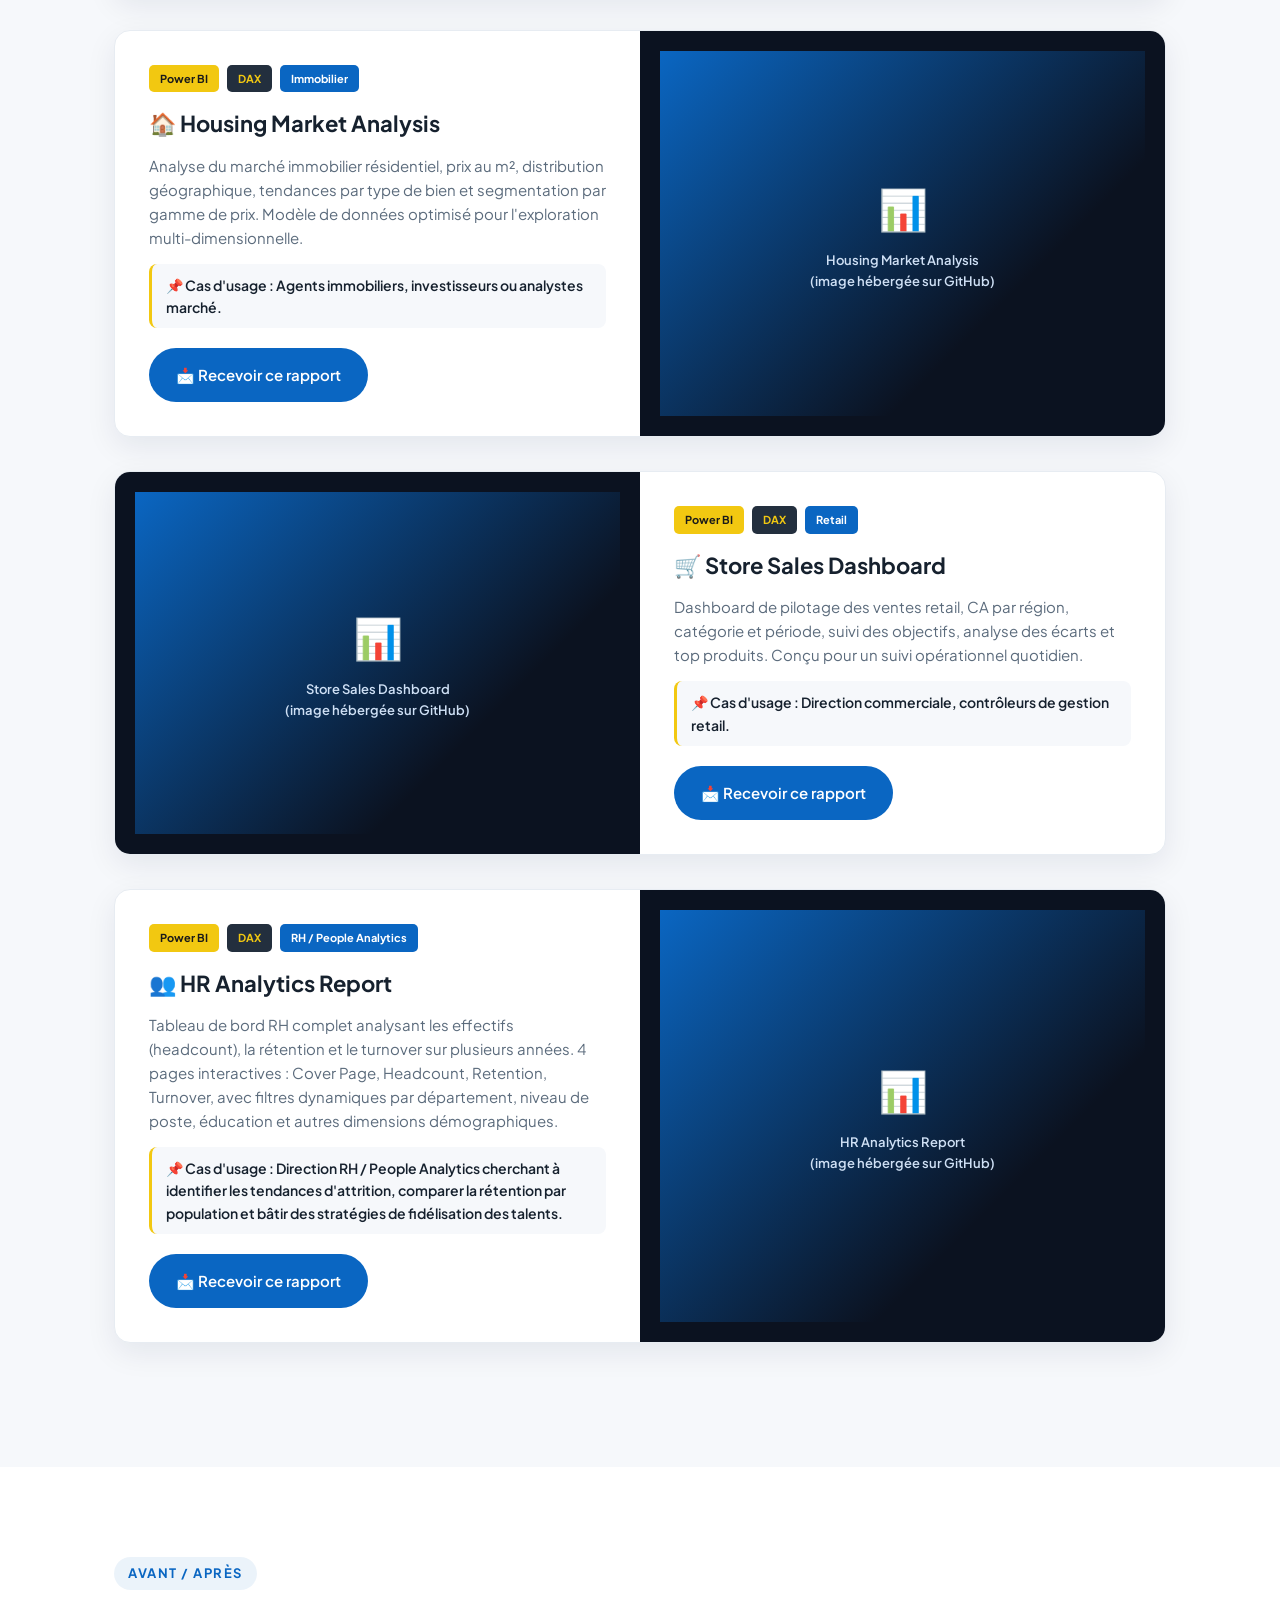
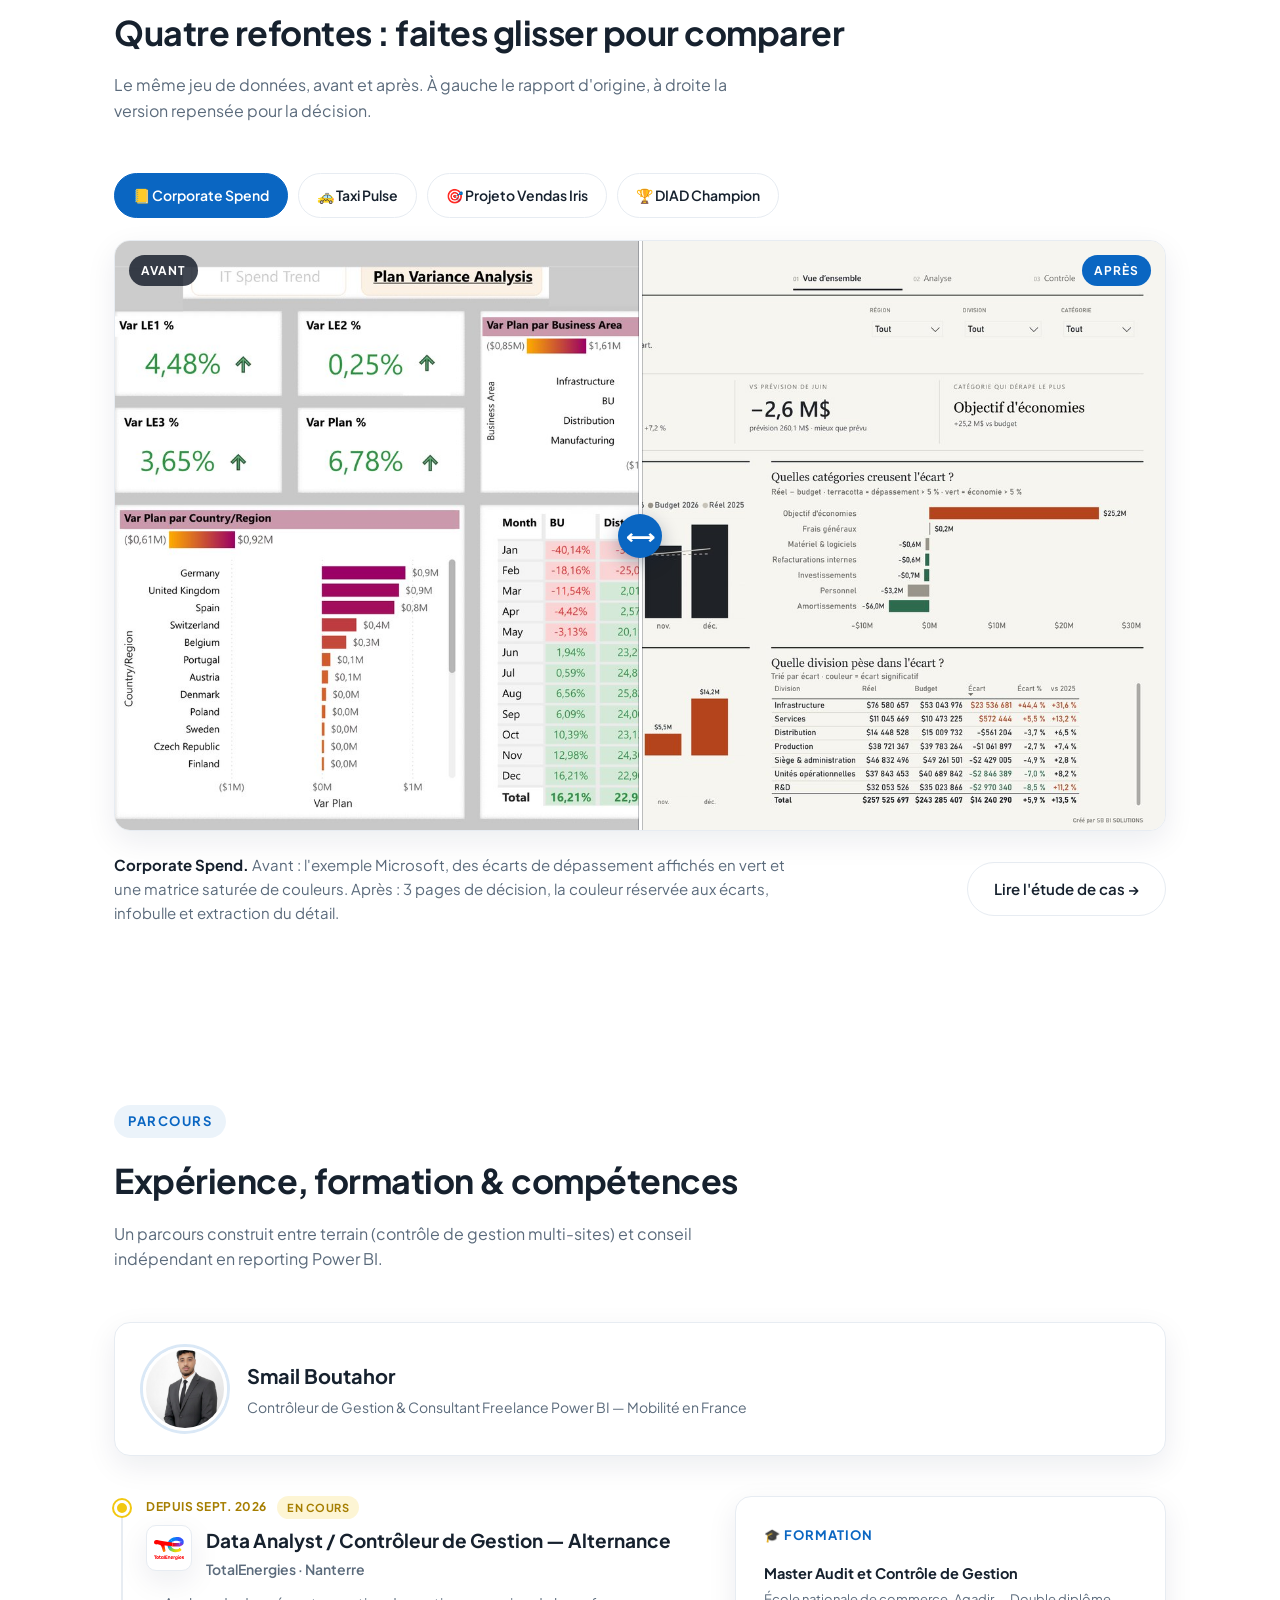
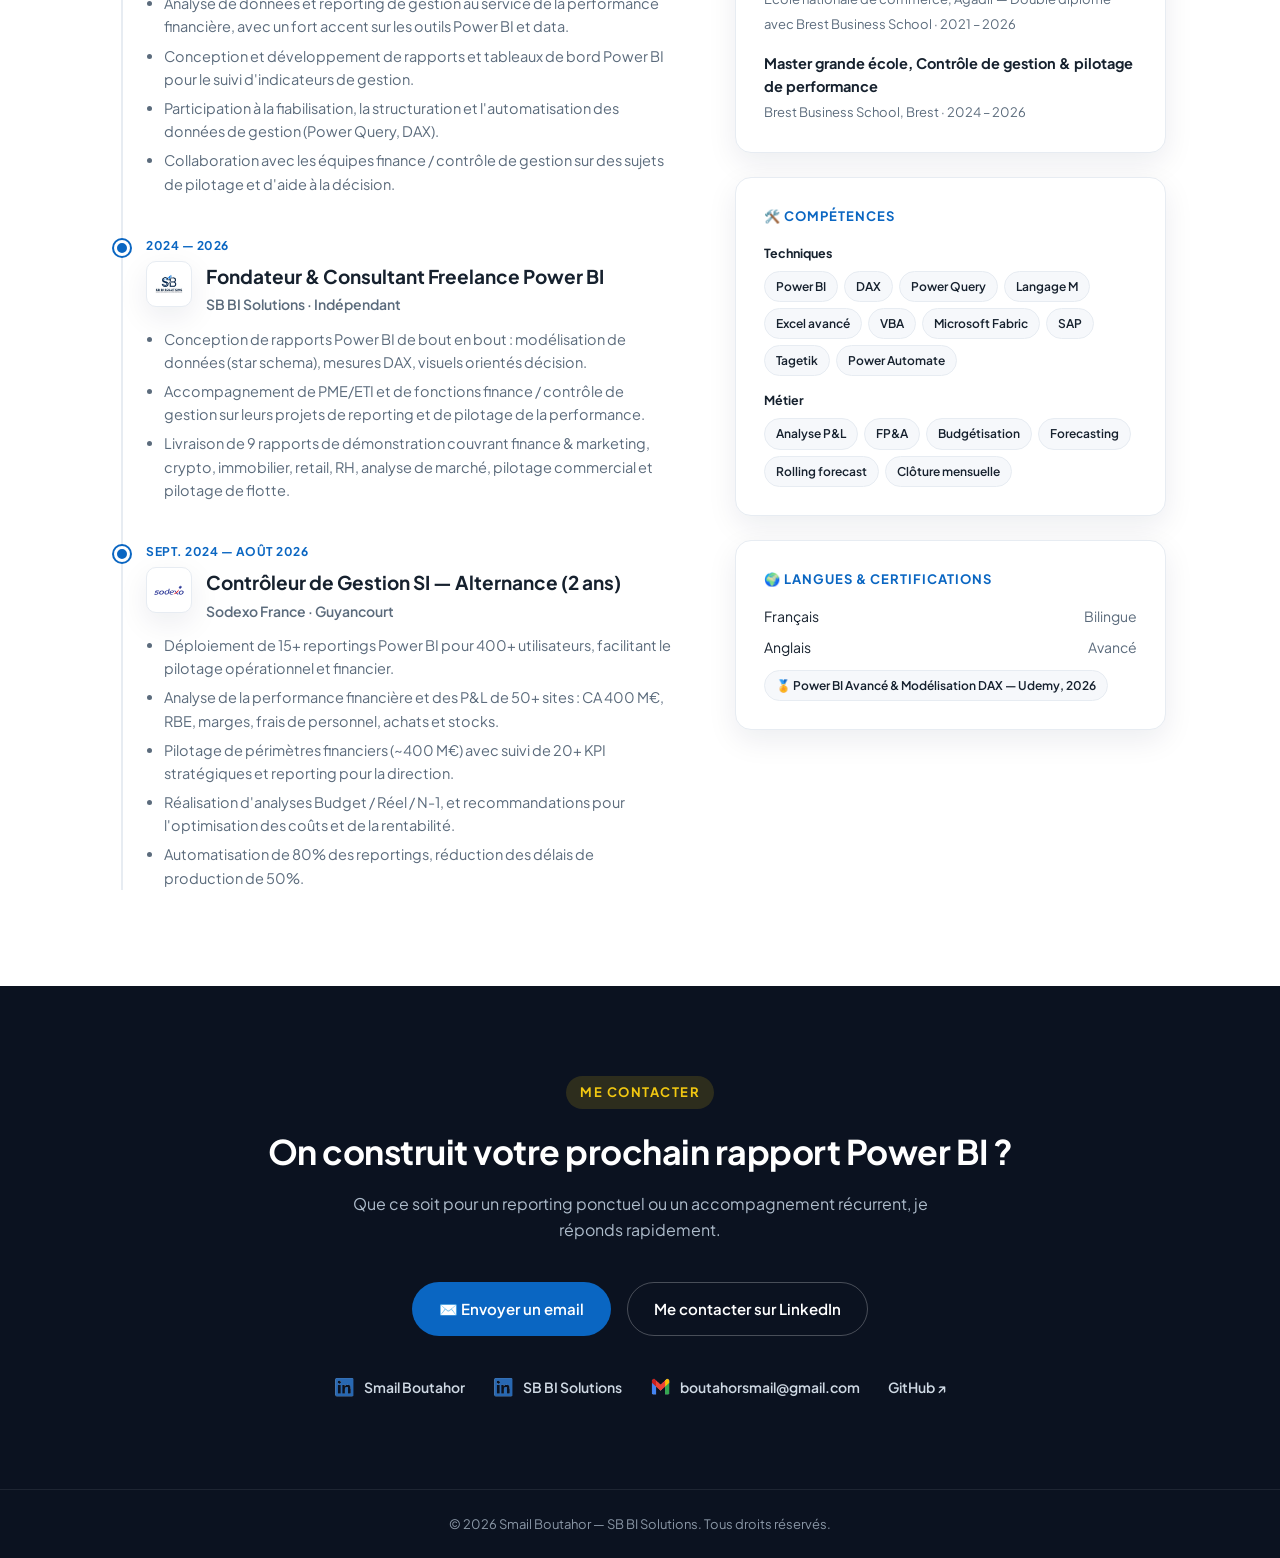
==== commit b77069ad: "Ajout du projet Corporate Spend : vidéo, étude de cas et comparateur avant/après Co-Authored-By: Cla" ====
--- a/index.html
+++ b/index.html
@@ -586,7 +586,7 @@
         </a>
       </div>
       <div class="hero-stats">
-        <div class="stat"><b>8</b><span>Rapports Power BI</span></div>
+        <div class="stat"><b>9</b><span>Rapports Power BI</span></div>
         <div class="stat"><b>400M€+</b><span>Périmètre piloté</span></div>
         <div class="stat"><b>2+ ans</b><span>Expérience BI</span></div>
       </div>
@@ -638,8 +638,30 @@
 <section class="projects" id="projets">
   <div class="container">
     <span class="section-tag">Projets phares</span>
-    <h2 class="section-title">8 rapports Power BI, 8 problématiques métier</h2>
+    <h2 class="section-title">9 rapports Power BI, 9 problématiques métier</h2>
     <p class="section-sub">Chaque rapport ci-dessous est un projet complet : modèle de données, mesures DAX et visuels construits pour répondre à une problématique business précise.</p>
+
+    <!-- Project Corporate Spend -->
+    <div class="project-card">
+      <div class="project-media">
+        <video data-auto preload="none" poster="assets/posters/corporate-spend.jpg" src="assets/corporate-spend.mp4?v=1" muted loop playsinline style="width:100%;height:100%;object-fit:contain;border-radius:8px;" onerror="this.style.display='none';this.nextElementSibling.style.display='flex';"></video>
+        <div class="media-fallback">
+          <div class="mf-icon">📒</div>
+          <div class="mf-text">Corporate Spend<br>(vidéo hébergée sur GitHub)</div>
+        </div>
+      </div>
+      <div class="project-body">
+        <div class="project-tags">
+          <span class="tag tag-powerbi">Power BI</span>
+          <span class="tag tag-dax">DAX</span>
+          <span class="tag tag-cat">Contrôle de gestion · Achats</span>
+        </div>
+        <h3>📒 Corporate Spend : tenir le budget des dépenses</h3>
+        <p>257,5 M$ de dépenses 2026 lues en 3 pages : réel contre budget et N-1, concentration des fournisseurs, centres de coûts en dépassement ou sans budget, pics mensuels. Infobulle personnalisée et extraction du détail (clic droit → Extraire) sur chaque visuel. 67 mesures DAX, totaux réconciliés au centime près avec la source.</p>
+        <div class="usecase">📌 Cas d'usage : Direction financière et achats qui suit la tenue du budget et cible les écarts à justifier (données d'exemple Microsoft ; N-1 et fournisseurs simulés).</div>
+        <div class="project-links"><a class="btn btn-primary" href="etude-corporate-spend.html">Lire l'étude de cas →</a><a class="btn btn-ghost" href="https://docs.google.com/forms/d/e/1FAIpQLSfrWSQZopcLOyCkhCkhhUc2MDidY0ayeoxj_7BFFQ1IcIZH8A/viewform" target="_blank" rel="noopener">📩 Recevoir ce rapport</a></div>
+      </div>
+    </div>
 
     <!-- Project Taxi Pulse -->
     <div class="project-card">
@@ -824,23 +846,24 @@
 <section id="refontes">
   <div class="container">
     <span class="section-tag">Avant / Après</span>
-    <h2 class="section-title">Trois refontes : faites glisser pour comparer</h2>
+    <h2 class="section-title">Quatre refontes : faites glisser pour comparer</h2>
     <p class="section-sub">Le même jeu de données, avant et après. À gauche le rapport d'origine, à droite la version repensée pour la décision.</p>
     <div class="ba-tabs" role="tablist" aria-label="Choisir une refonte">
-      <button class="ba-tab" role="tab" aria-selected="true" data-ba="taxi">🚕 Taxi Pulse</button>
+      <button class="ba-tab" role="tab" aria-selected="true" data-ba="corporate">📒 Corporate Spend</button>
+      <button class="ba-tab" role="tab" aria-selected="false" data-ba="taxi">🚕 Taxi Pulse</button>
       <button class="ba-tab" role="tab" aria-selected="false" data-ba="iris">🎯 Projeto Vendas Iris</button>
       <button class="ba-tab" role="tab" aria-selected="false" data-ba="diad">🏆 DIAD Champion</button>
     </div>
     <div class="ba-frame" id="ba-frame">
-      <img class="ba-after" id="ba-after" src="assets/avant-apres/taxi-apres.jpg" alt="Taxi Pulse, après la refonte" width="1600" height="900" loading="lazy">
-      <img class="ba-before" id="ba-before" src="assets/avant-apres/taxi-avant.jpg" alt="Taxi Pulse, rapport d'origine" width="1600" height="900" loading="lazy">
+      <img class="ba-after" id="ba-after" src="assets/avant-apres/corporate-apres.jpg" alt="Corporate Spend, après la refonte" width="1600" height="900" loading="lazy">
+      <img class="ba-before" id="ba-before" src="assets/avant-apres/corporate-avant.jpg" alt="Corporate Spend, rapport d'origine" width="1600" height="900" loading="lazy">
       <span class="ba-label ba-l">Avant</span><span class="ba-label ba-r">Après</span>
       <div class="ba-handle"></div>
       <input class="ba-range" id="ba-range" type="range" min="0" max="100" value="50" aria-label="Curseur de comparaison avant / après">
     </div>
     <div class="ba-info">
-      <p id="ba-text"><b>Taxi Pulse.</b> Avant : une page, deux mesures, trois visuels par défaut. Après : 3 pages de décision, 60 mesures DAX, 5 visuels Deneb.</p>
-      <a class="btn btn-ghost" id="ba-link" href="etude-taxi-pulse.html">Lire l'étude de cas →</a>
+      <p id="ba-text"><b>Corporate Spend.</b> Avant : l'exemple Microsoft, des écarts de dépassement affichés en vert et une matrice saturée de couleurs. Après : 3 pages de décision, la couleur réservée aux écarts, infobulle et extraction du détail.</p>
+      <a class="btn btn-ghost" id="ba-link" href="etude-corporate-spend.html">Lire l'étude de cas →</a>
     </div>
   </div>
 </section>
@@ -894,7 +917,7 @@
           <ul>
             <li>Conception de rapports Power BI de bout en bout : modélisation de données (star schema), mesures DAX, visuels orientés décision.</li>
             <li>Accompagnement de PME/ETI et de fonctions finance / contrôle de gestion sur leurs projets de reporting et de pilotage de la performance.</li>
-            <li>Livraison de 8 rapports de démonstration couvrant finance &amp; marketing, crypto, immobilier, retail, RH, analyse de marché, pilotage commercial et pilotage de flotte.</li>
+            <li>Livraison de 9 rapports de démonstration couvrant finance &amp; marketing, crypto, immobilier, retail, RH, analyse de marché, pilotage commercial et pilotage de flotte.</li>
           </ul>
         </div>
 
@@ -1030,6 +1053,7 @@
 (function(){
   /* Comparateur avant / après */
   var D = {
+    corporate:{n:'Corporate Spend', t:'Avant : l\'exemple Microsoft, des écarts de dépassement affichés en vert et une matrice saturée de couleurs. Après : 3 pages de décision, la couleur réservée aux écarts, infobulle et extraction du détail.', u:'etude-corporate-spend.html'},
     taxi:{n:'Taxi Pulse', t:'Avant : une page, deux mesures, trois visuels par défaut. Après : 3 pages de décision, 60 mesures DAX, 5 visuels Deneb.', u:'etude-taxi-pulse.html'},
     iris:{n:'Projeto Vendas Iris', t:'Avant : un écran unique saturé de visuels et de top 5. Après : 6 pages, une question chacune, 77 mesures DAX et une scorecard d\'actions.', u:'etude-projeto-vendas-iris.html'},
     diad:{n:'DIAD Champion', t:'Avant : le rapport de formation Microsoft, carte obsolète et titres automatiques. Après : KPI en SVG, écarts ▲▼, phrase d\'analyse dynamique.', u:'etude-diad-champion.html'}
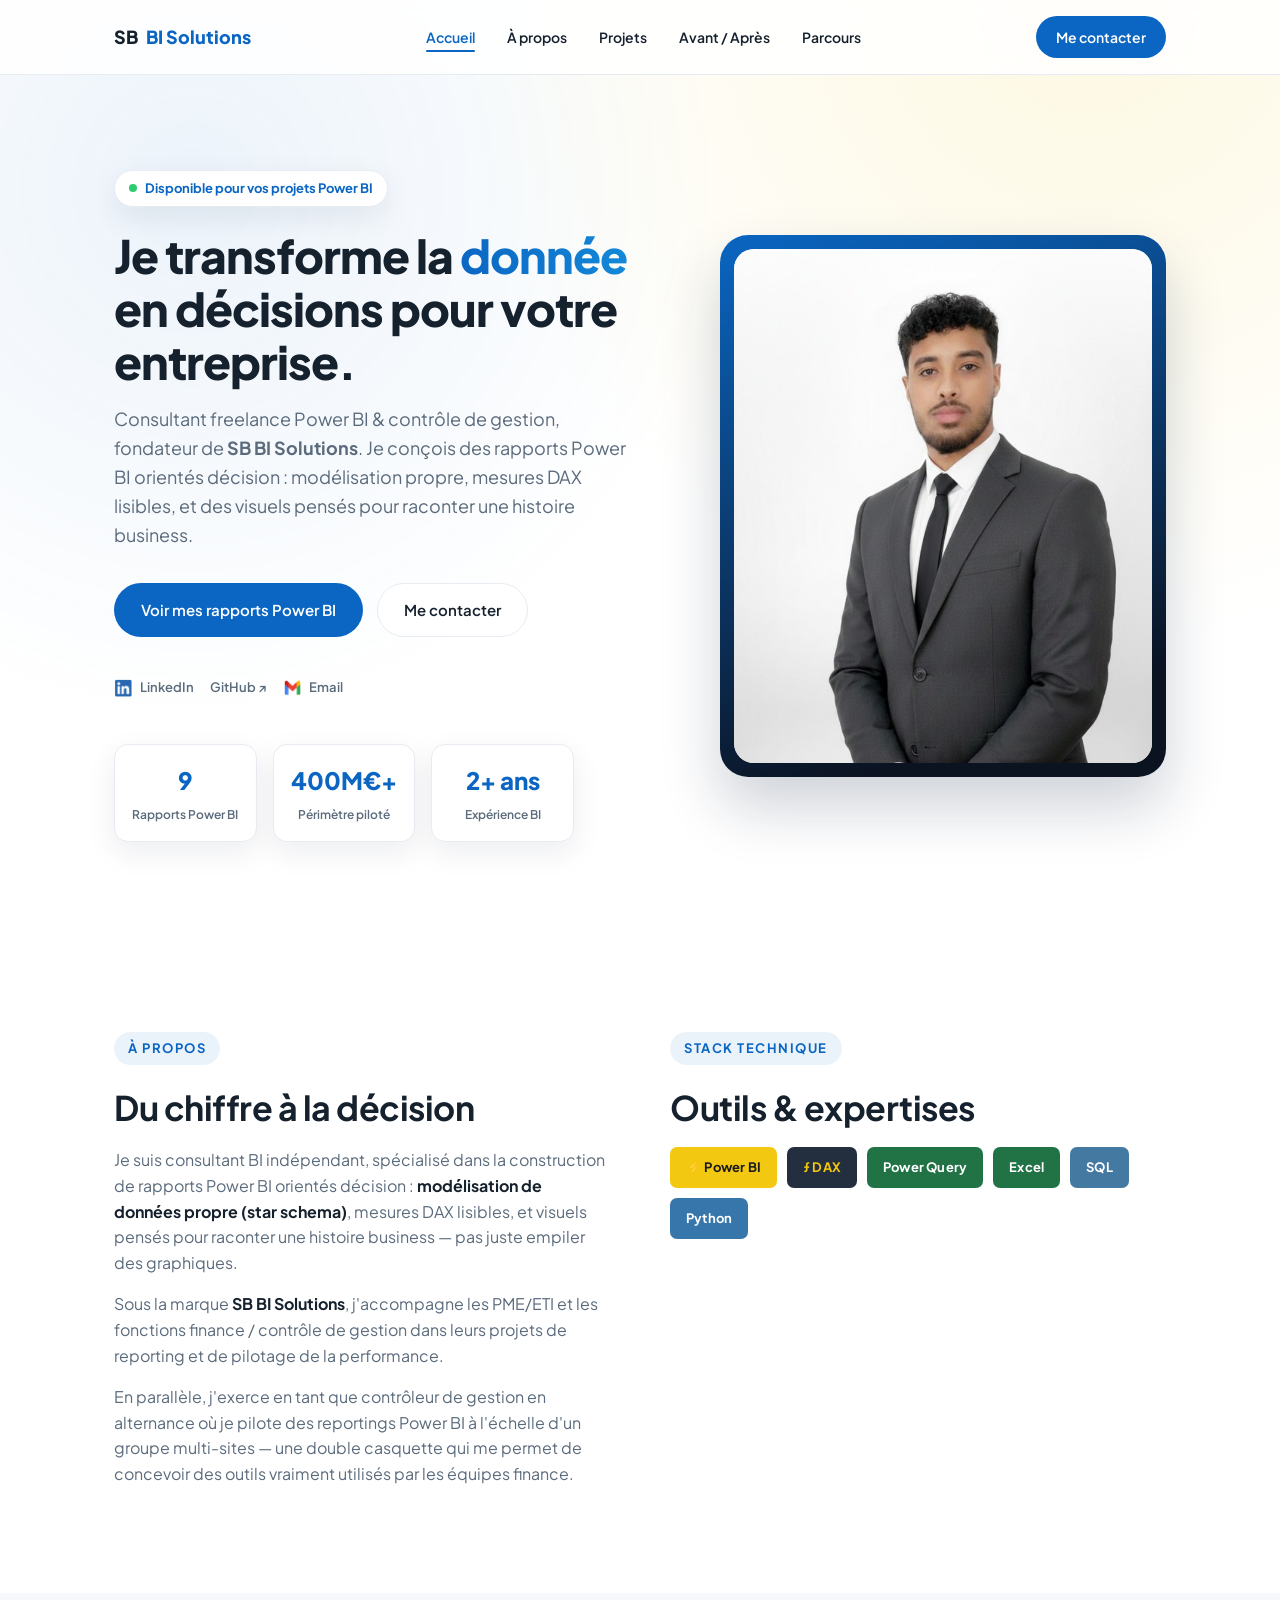
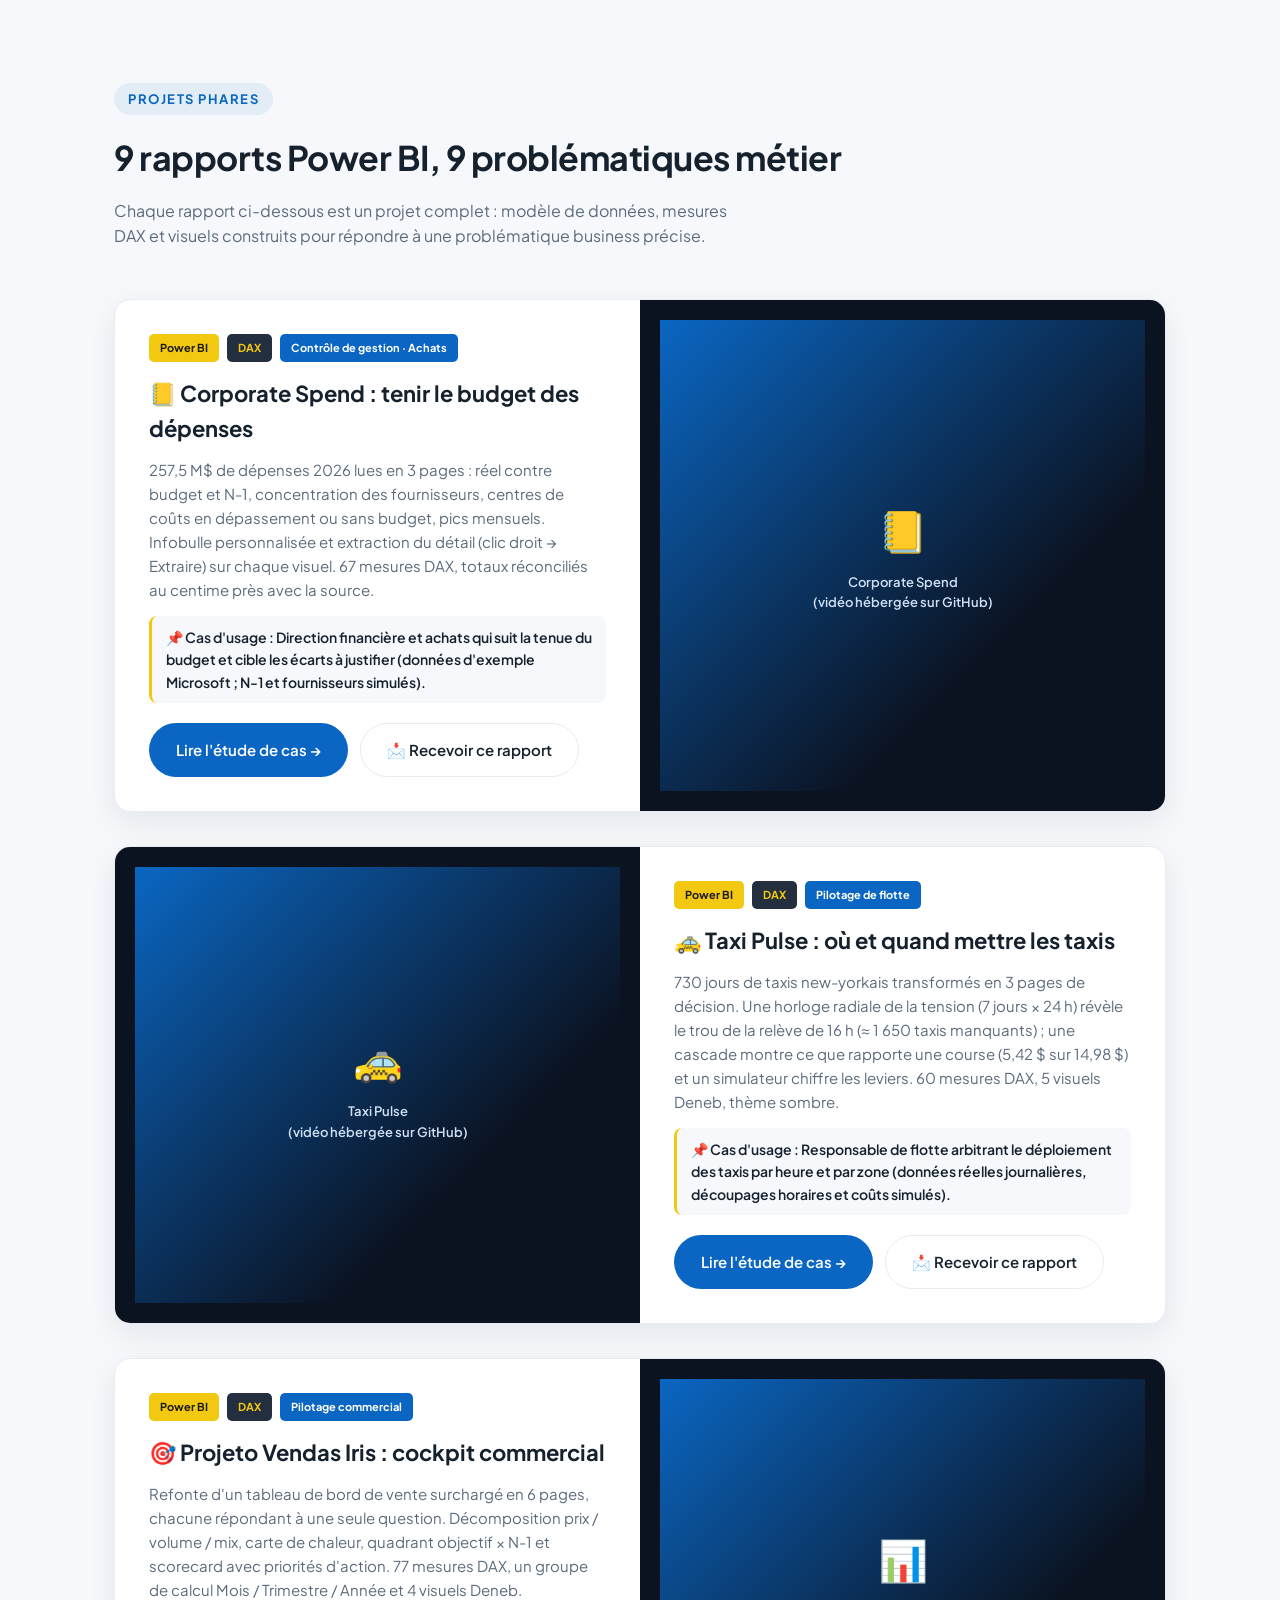
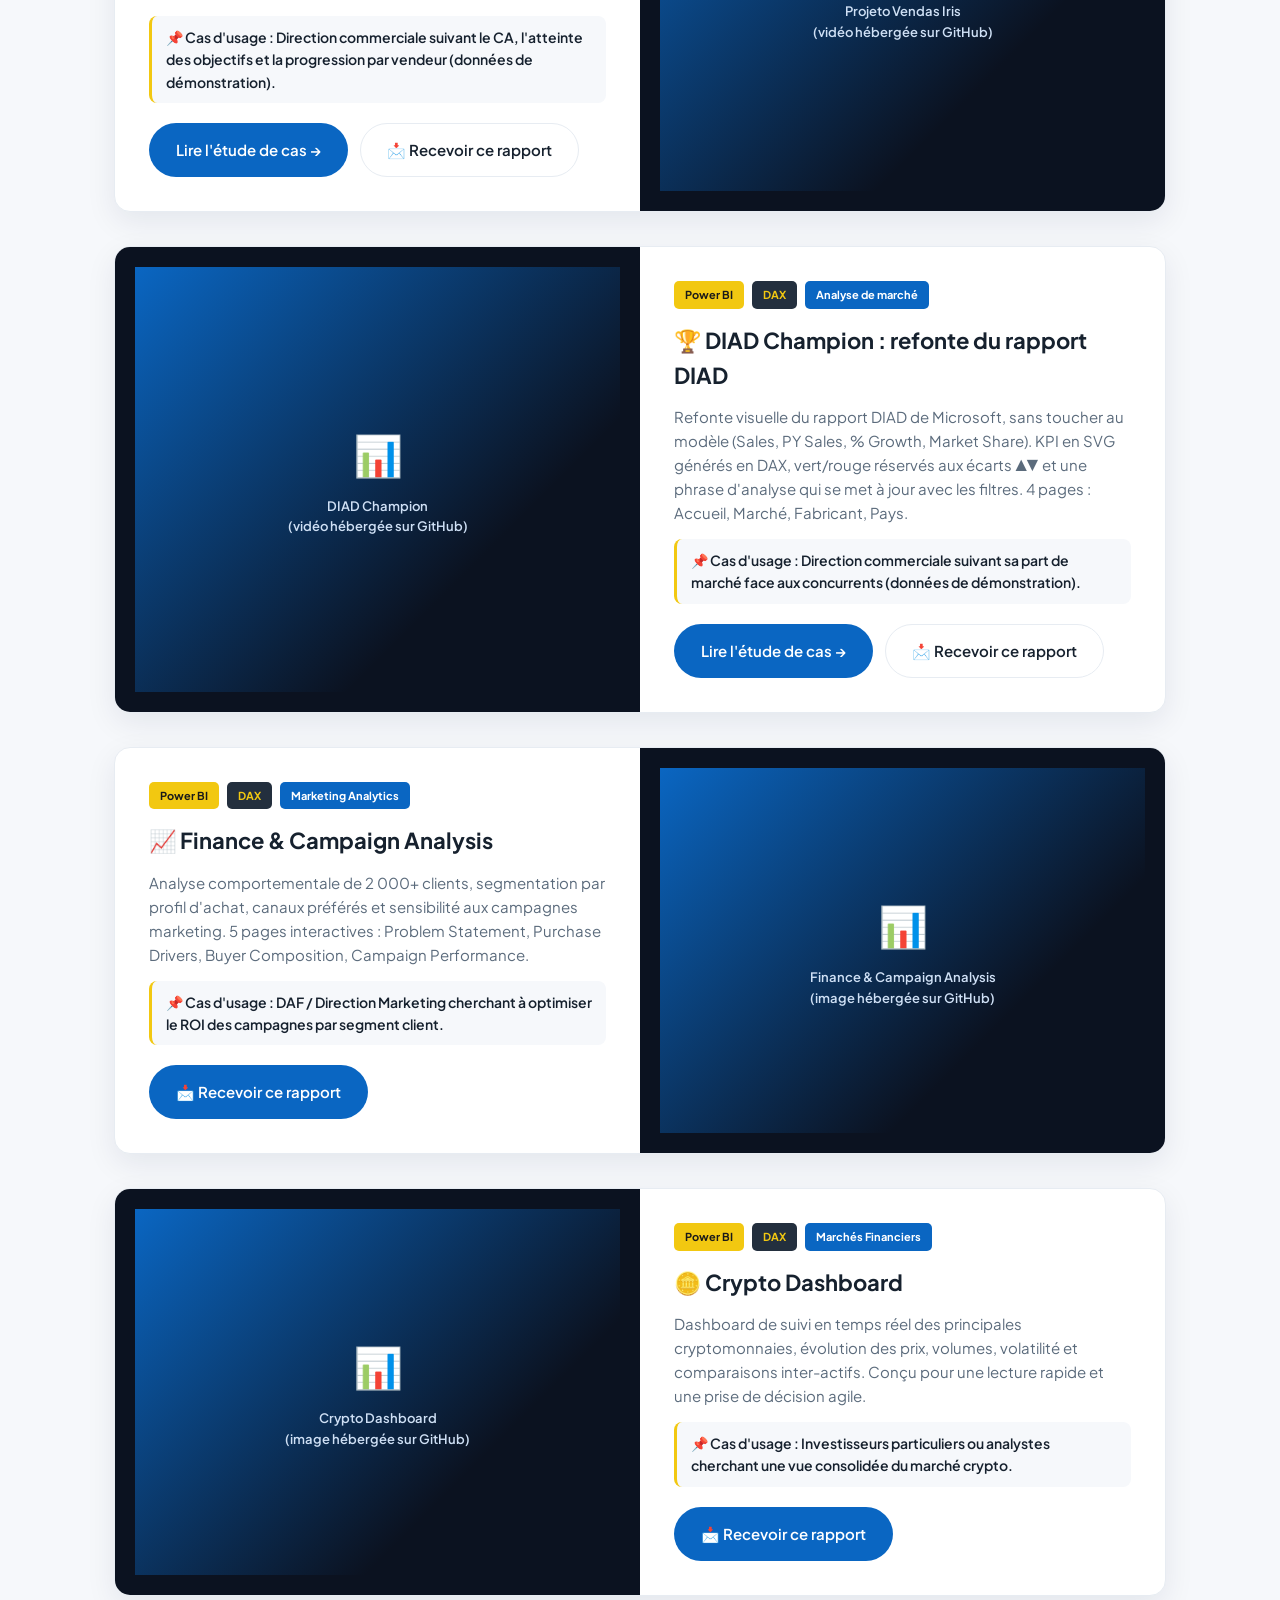
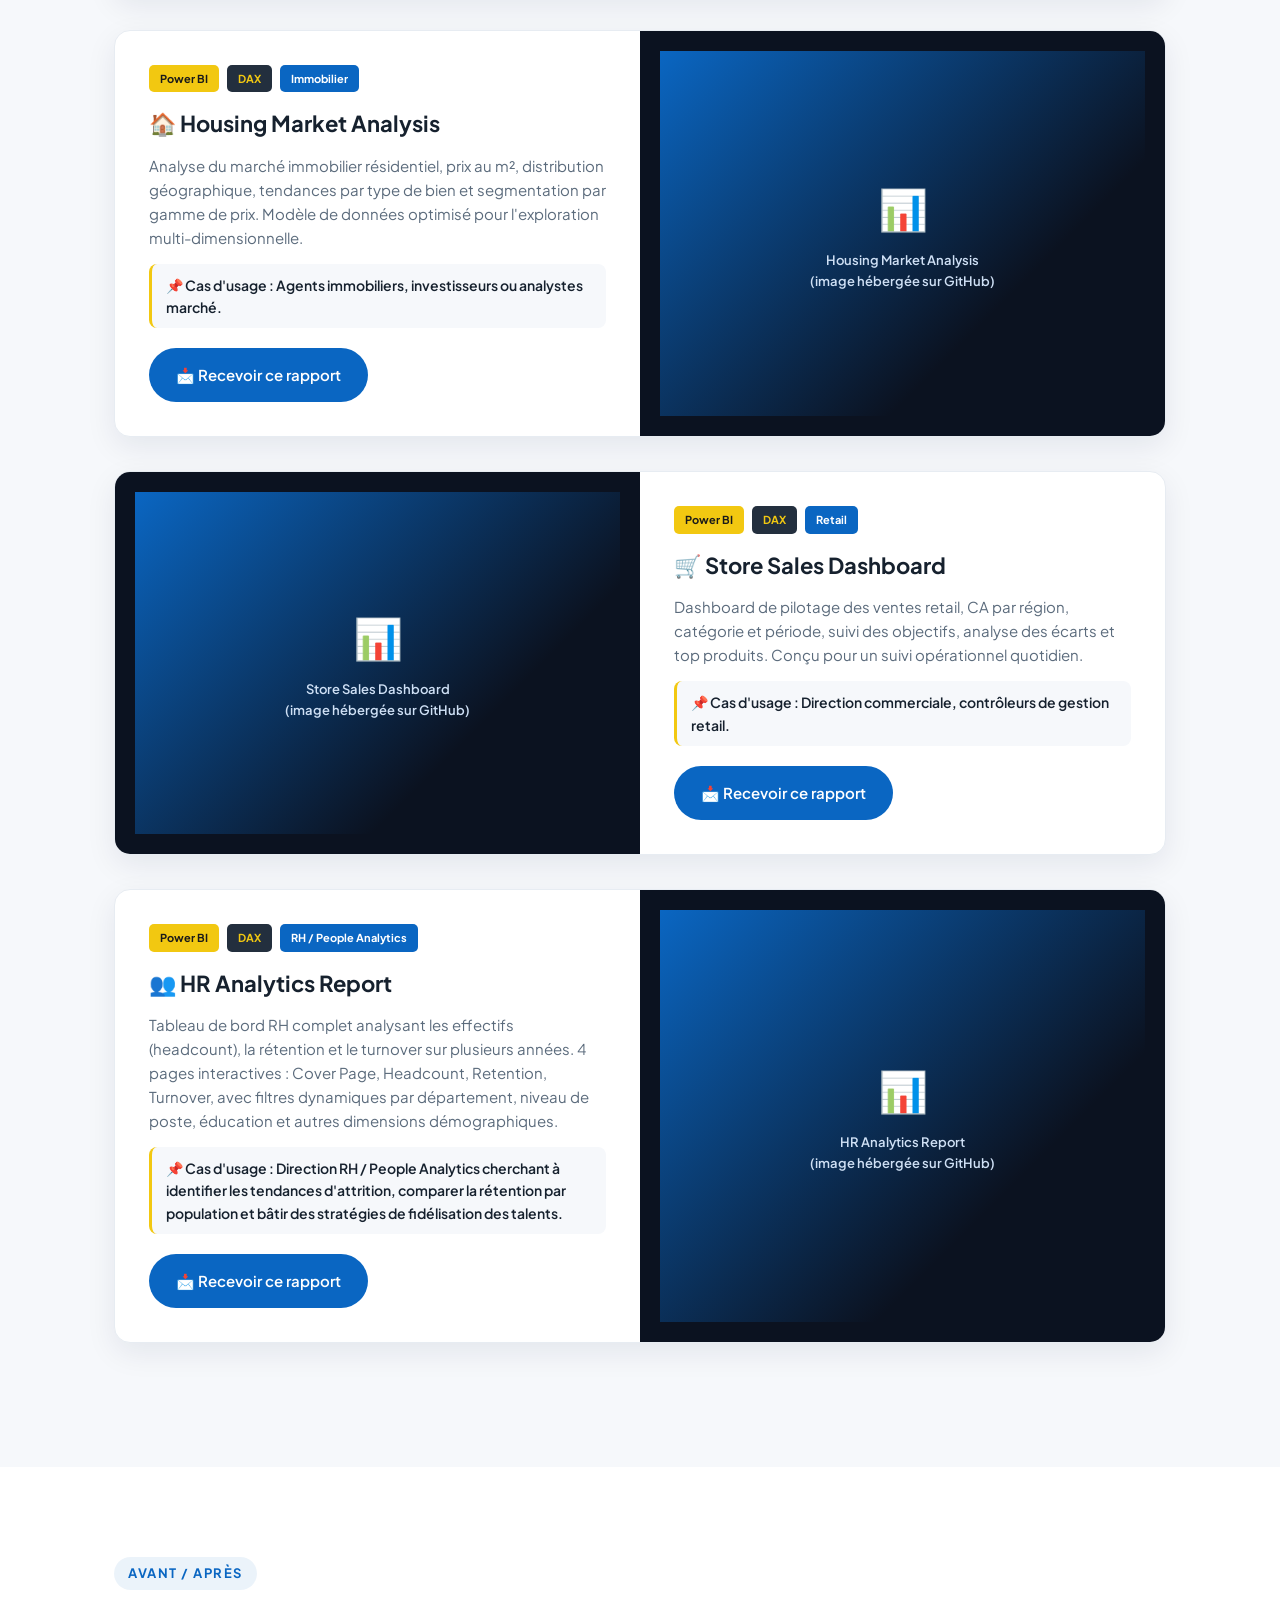
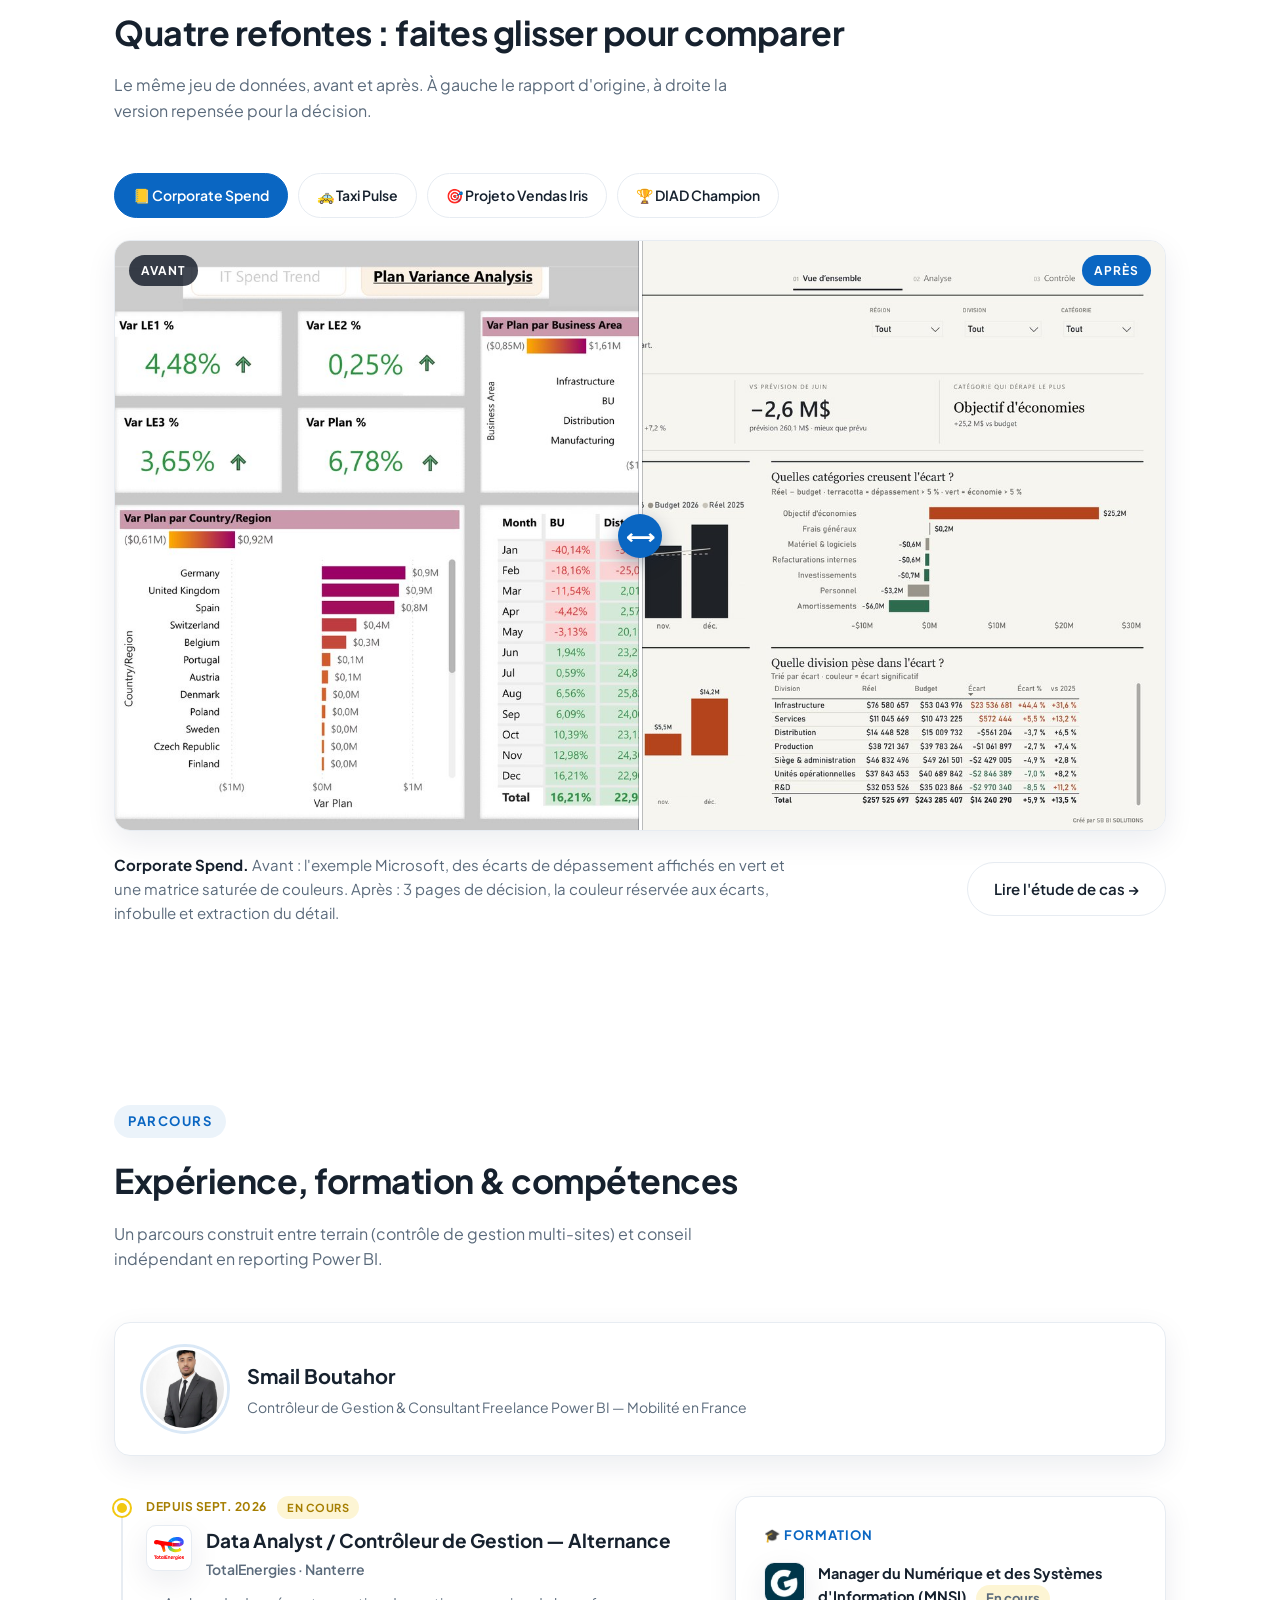
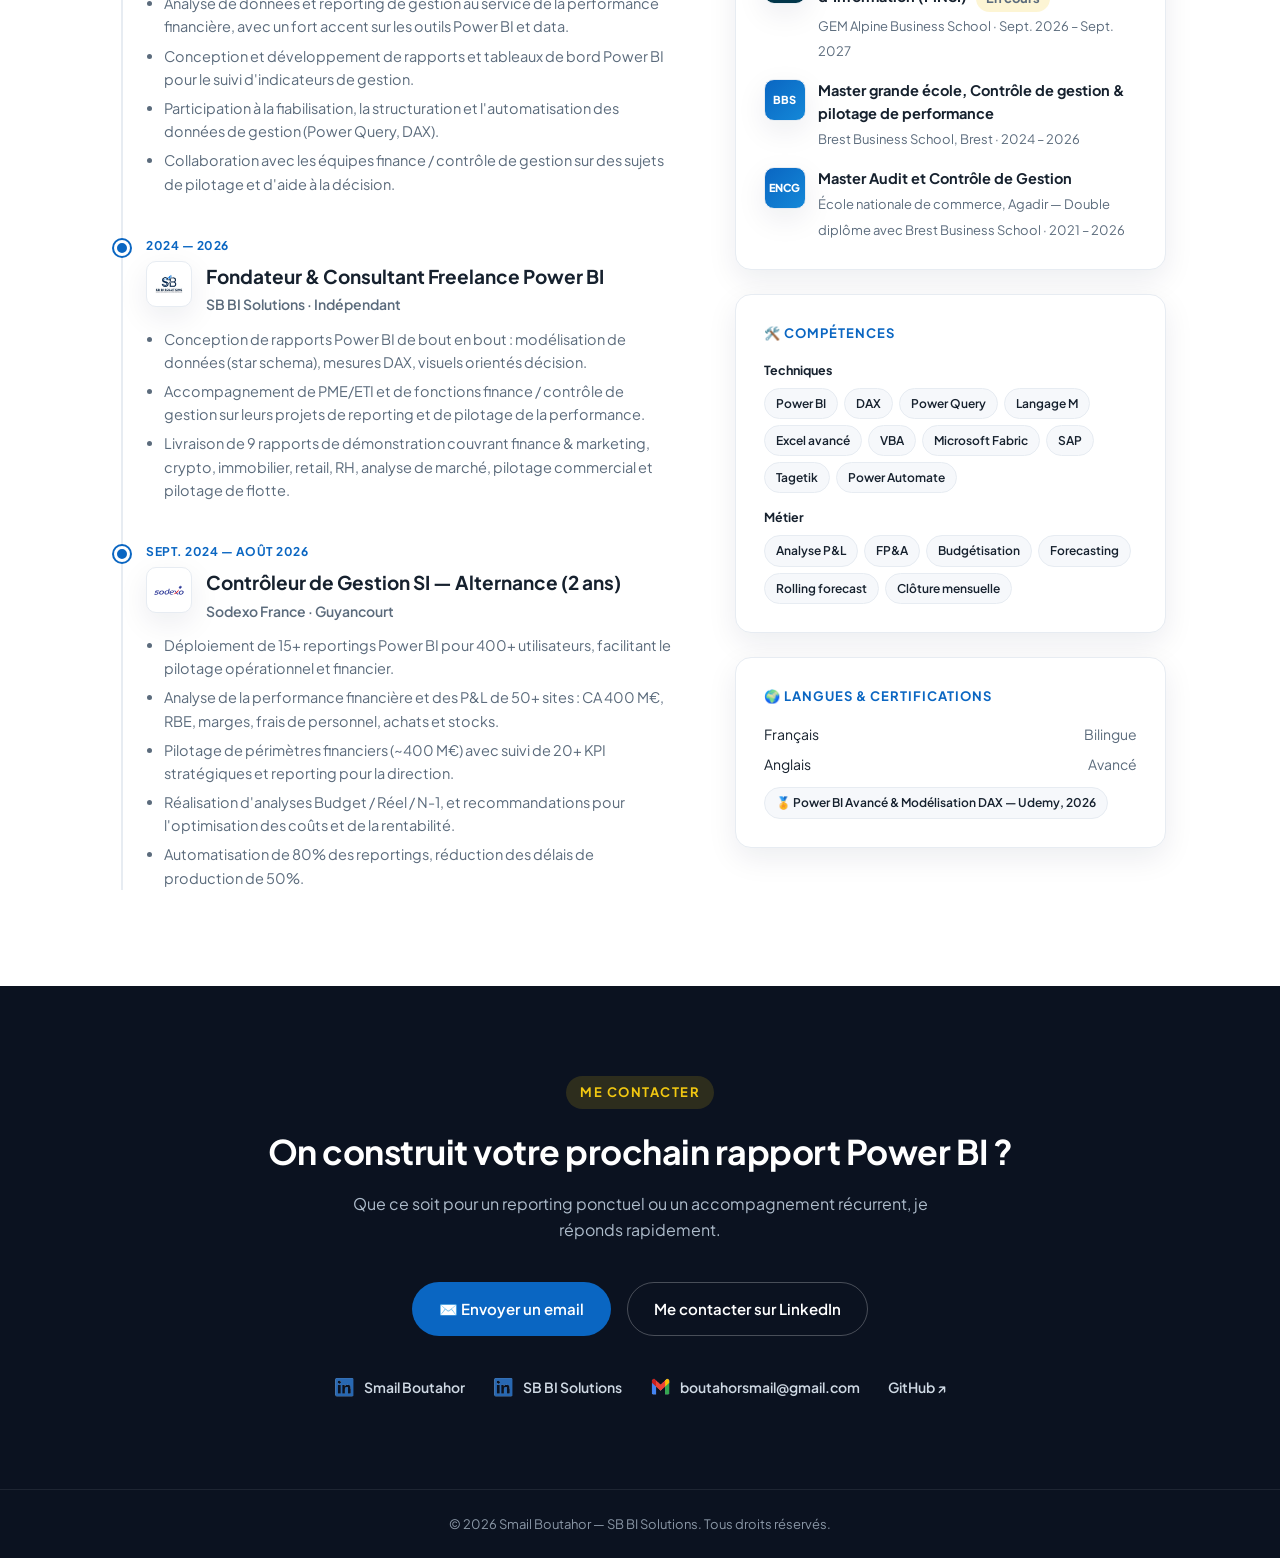
==== commit 1de533ae: "Photo sans badges, formation GEM ajoutée et logos des écoles Co-Authored-By: Claude Opus 5.5 <norepl" ====
--- a/index.html
+++ b/index.html
@@ -470,7 +470,10 @@
     color:var(--blue);
     margin-bottom:16px;
   }
-  .formation-item{margin-bottom:16px;}
+  .formation-item{margin-bottom:16px;display:flex;gap:12px;align-items:flex-start;}
+  .formation-item .fl-logo{width:42px;height:42px;font-size:11px;letter-spacing:.3px;}
+  .formation-item .fl-full img{width:100%;height:100%;}
+  .formation-item b .current-badge{display:inline-block;margin-left:6px;vertical-align:middle;}
   .formation-item:last-child{margin-bottom:0;}
   .formation-item b{display:block;font-size:14.5px;}
   .formation-item span{font-size:13px;color:var(--muted);}
@@ -595,14 +598,6 @@
       <div class="photo-frame">
         <img src="assets/profile-large.jpg" alt="Smail Boutahor">
       </div>
-      <div class="hero-float hf-top">
-        <div class="hf-label">Disponible</div>
-        <div class="hf-value">Pour vos projets Power BI</div>
-      </div>
-      <div class="hero-float hf-bottom">
-        <div class="hf-label">Fondateur</div>
-        <div class="hf-value">SB BI Solutions</div>
-      </div>
     </div>
   </div>
 </section>
@@ -946,12 +941,25 @@
         <div class="side-card">
           <h4>🎓 Formation</h4>
           <div class="formation-item">
-            <b>Master Audit et Contrôle de Gestion</b>
-            <span>École nationale de commerce, Agadir — Double diplôme avec Brest Business School · 2021 – 2026</span>
+            <div class="tl-logo fl-logo fl-full"><img src="assets/gem-logo.png" alt="GEM Alpine Business School"></div>
+            <div>
+              <b>Manager du Numérique et des Systèmes d'Information (MNSI) <span class="current-badge">En cours</span></b>
+              <span>GEM Alpine Business School · Sept. 2026 – Sept. 2027</span>
+            </div>
           </div>
           <div class="formation-item">
-            <b>Master grande école, Contrôle de gestion &amp; pilotage de performance</b>
-            <span>Brest Business School, Brest · 2024 – 2026</span>
+            <div class="tl-logo tl-logo-mono fl-logo">BBS</div>
+            <div>
+              <b>Master grande école, Contrôle de gestion &amp; pilotage de performance</b>
+              <span>Brest Business School, Brest · 2024 – 2026</span>
+            </div>
+          </div>
+          <div class="formation-item">
+            <div class="tl-logo tl-logo-mono fl-logo">ENCG</div>
+            <div>
+              <b>Master Audit et Contrôle de Gestion</b>
+              <span>École nationale de commerce, Agadir — Double diplôme avec Brest Business School · 2021 – 2026</span>
+            </div>
           </div>
         </div>
 
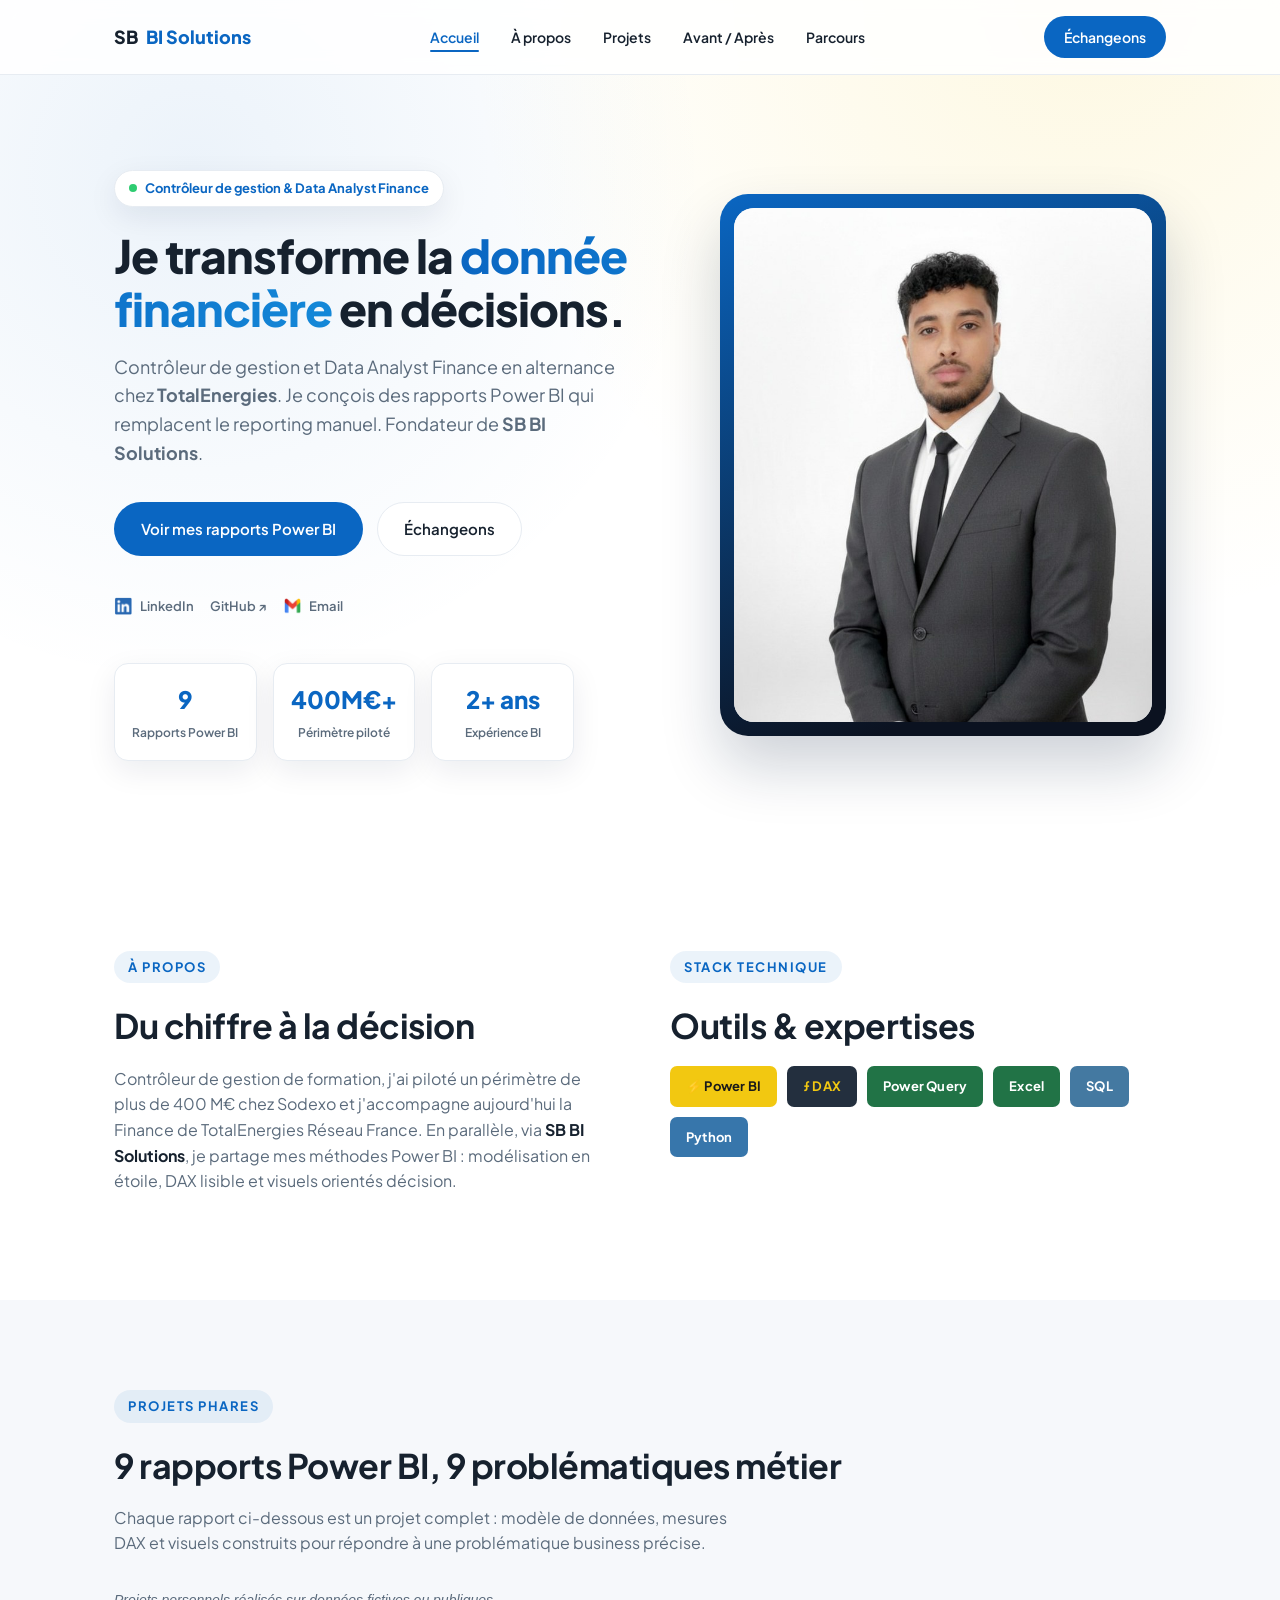
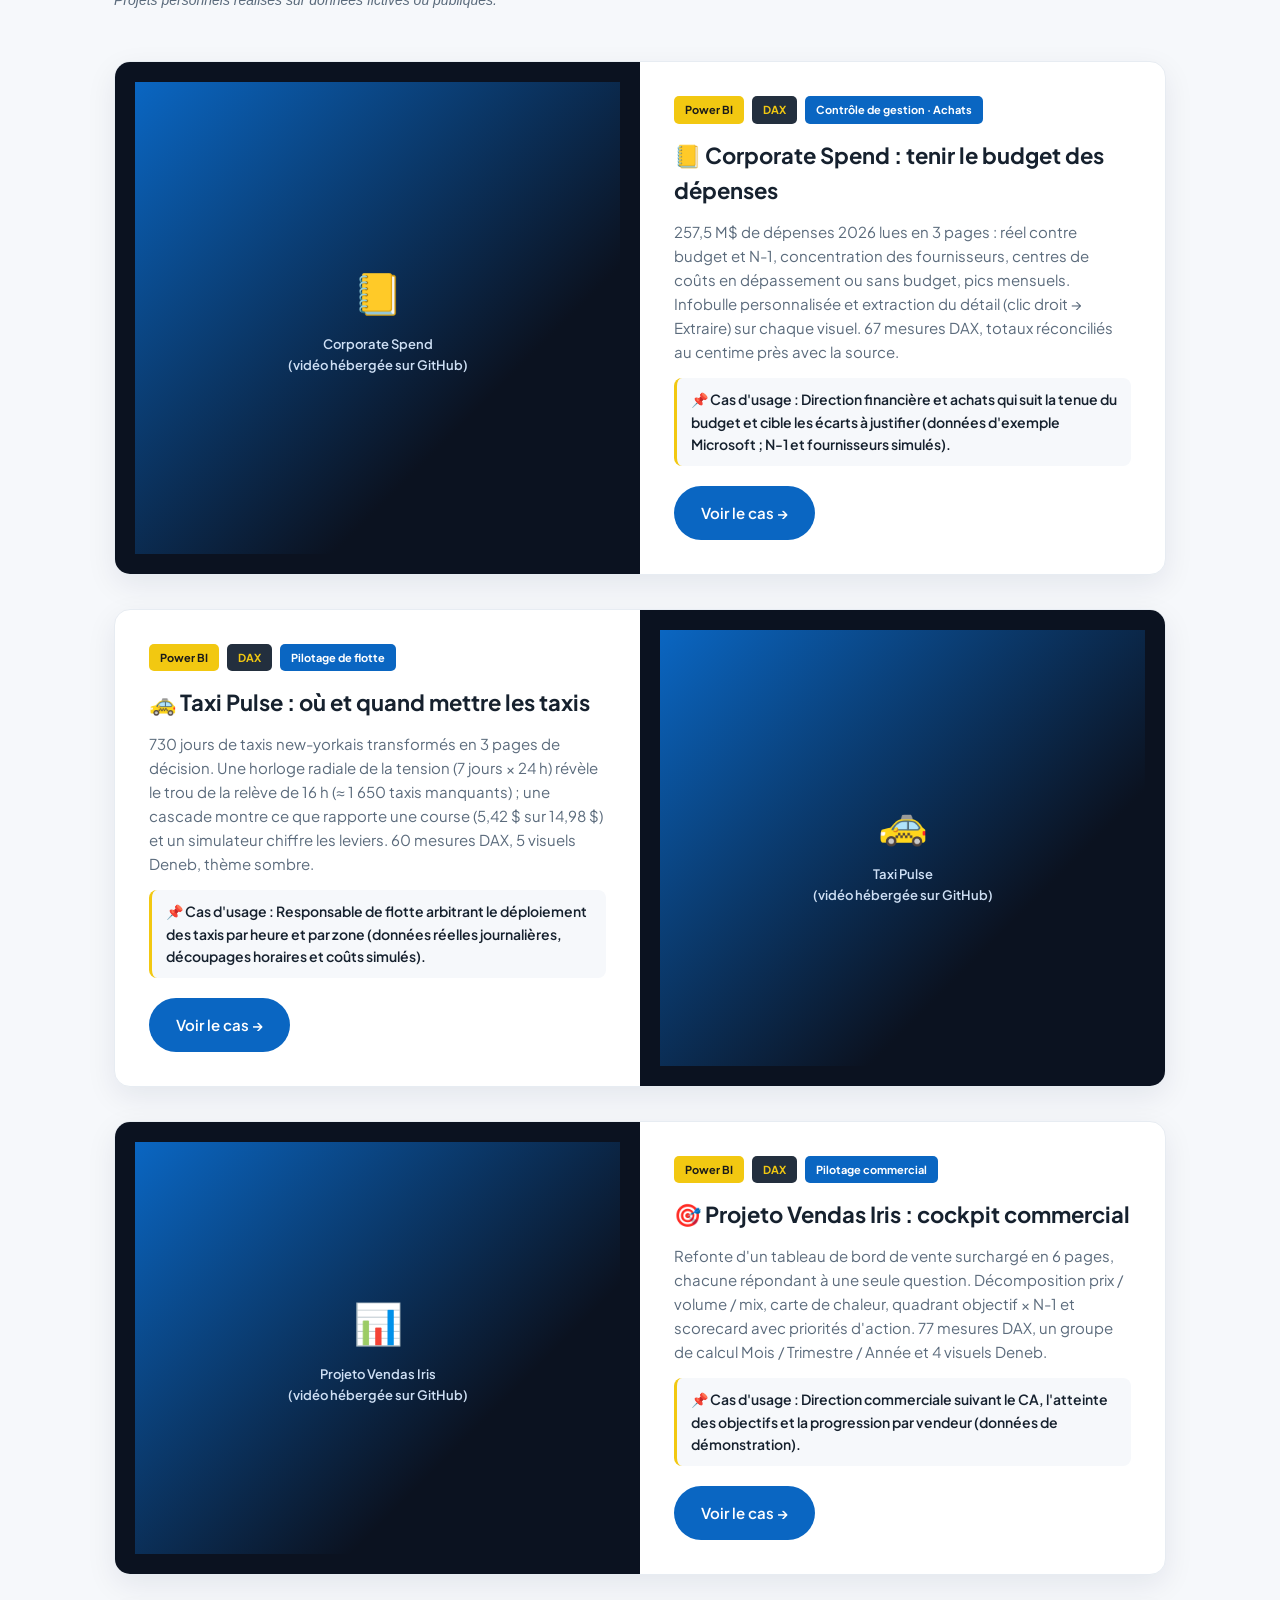
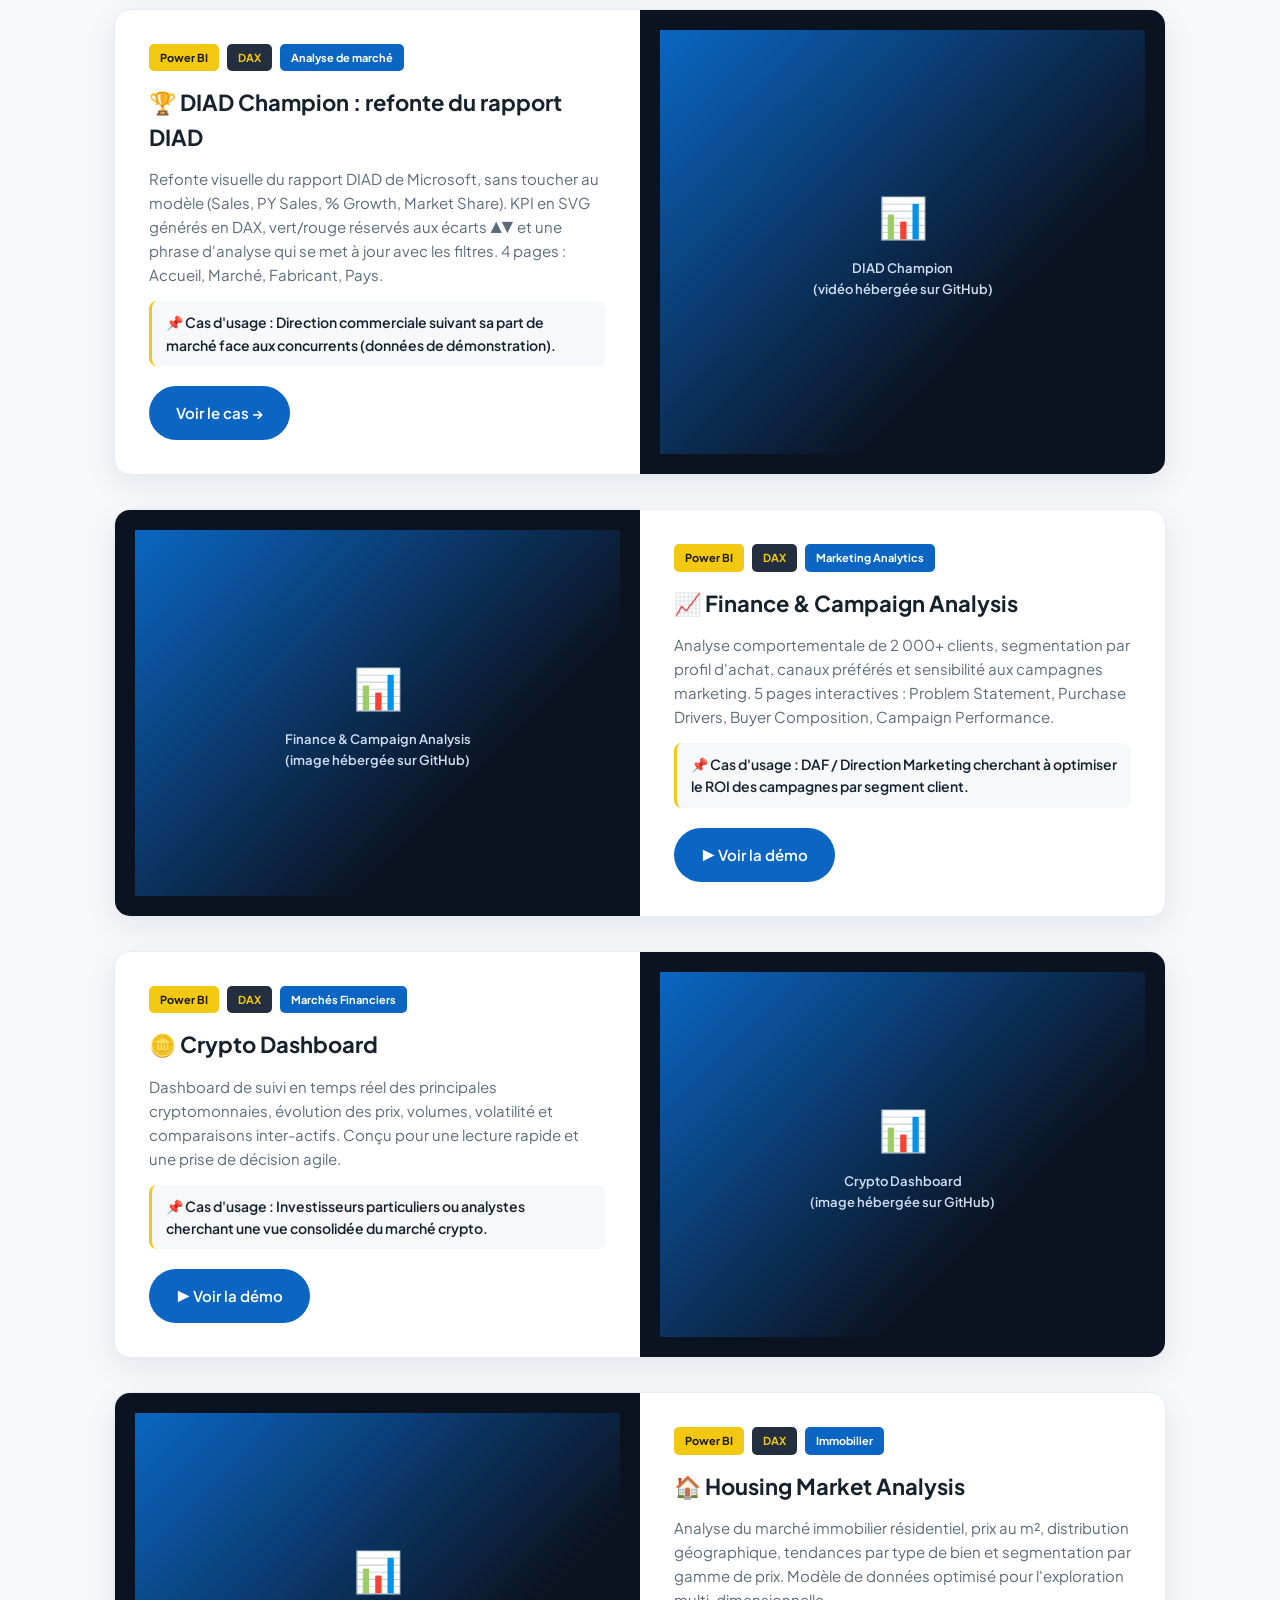
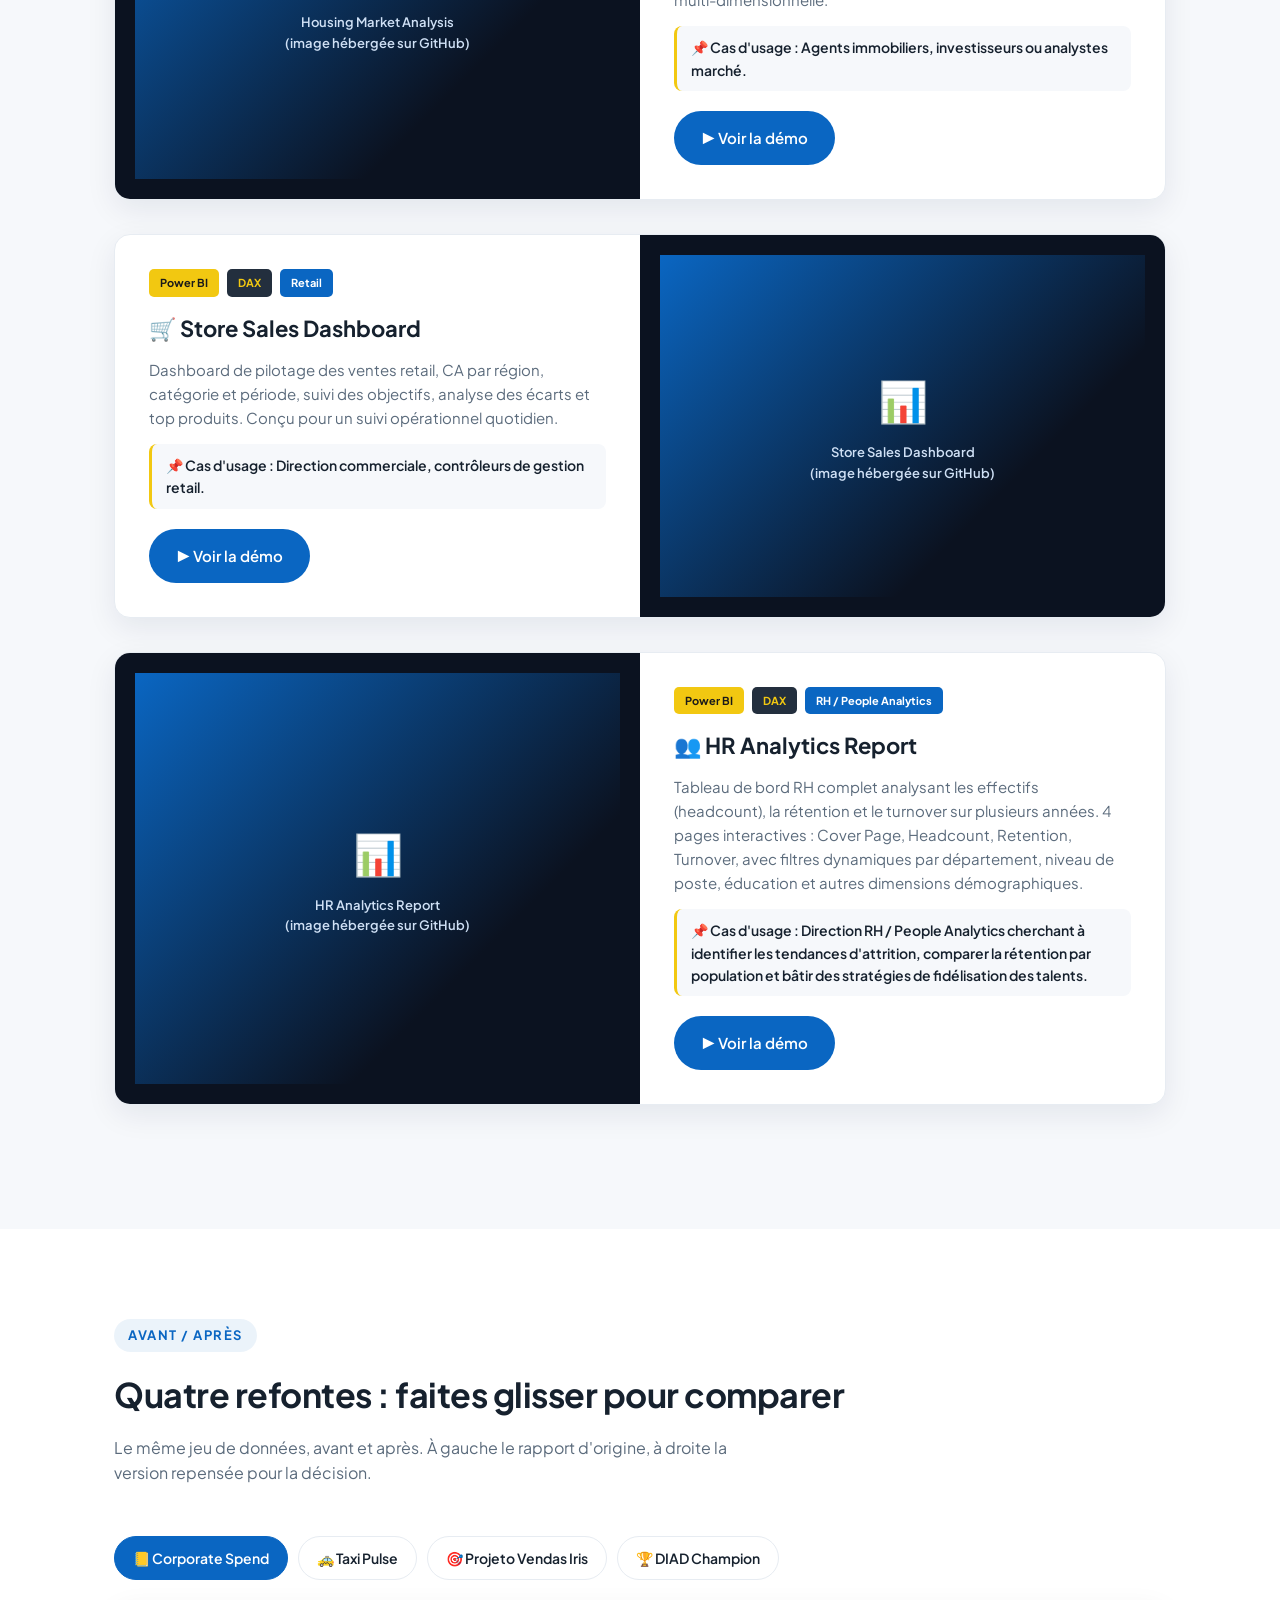
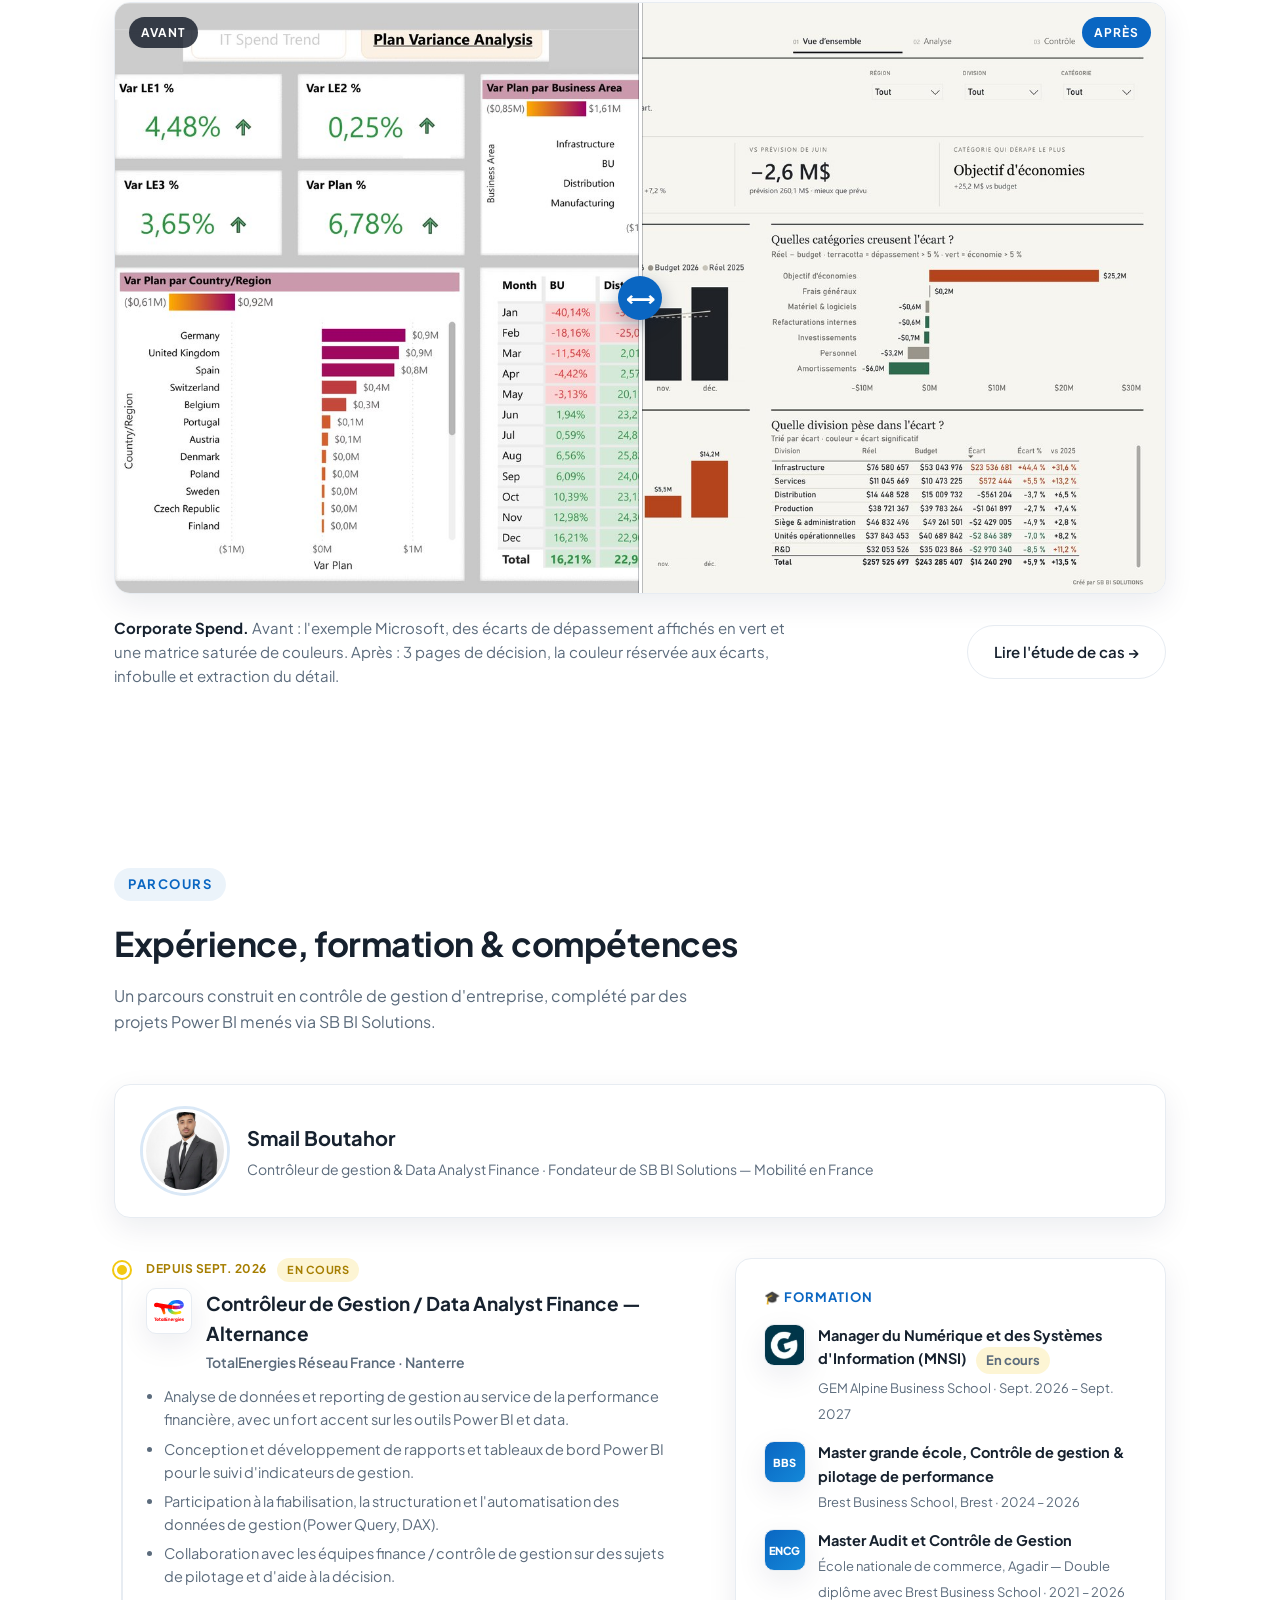
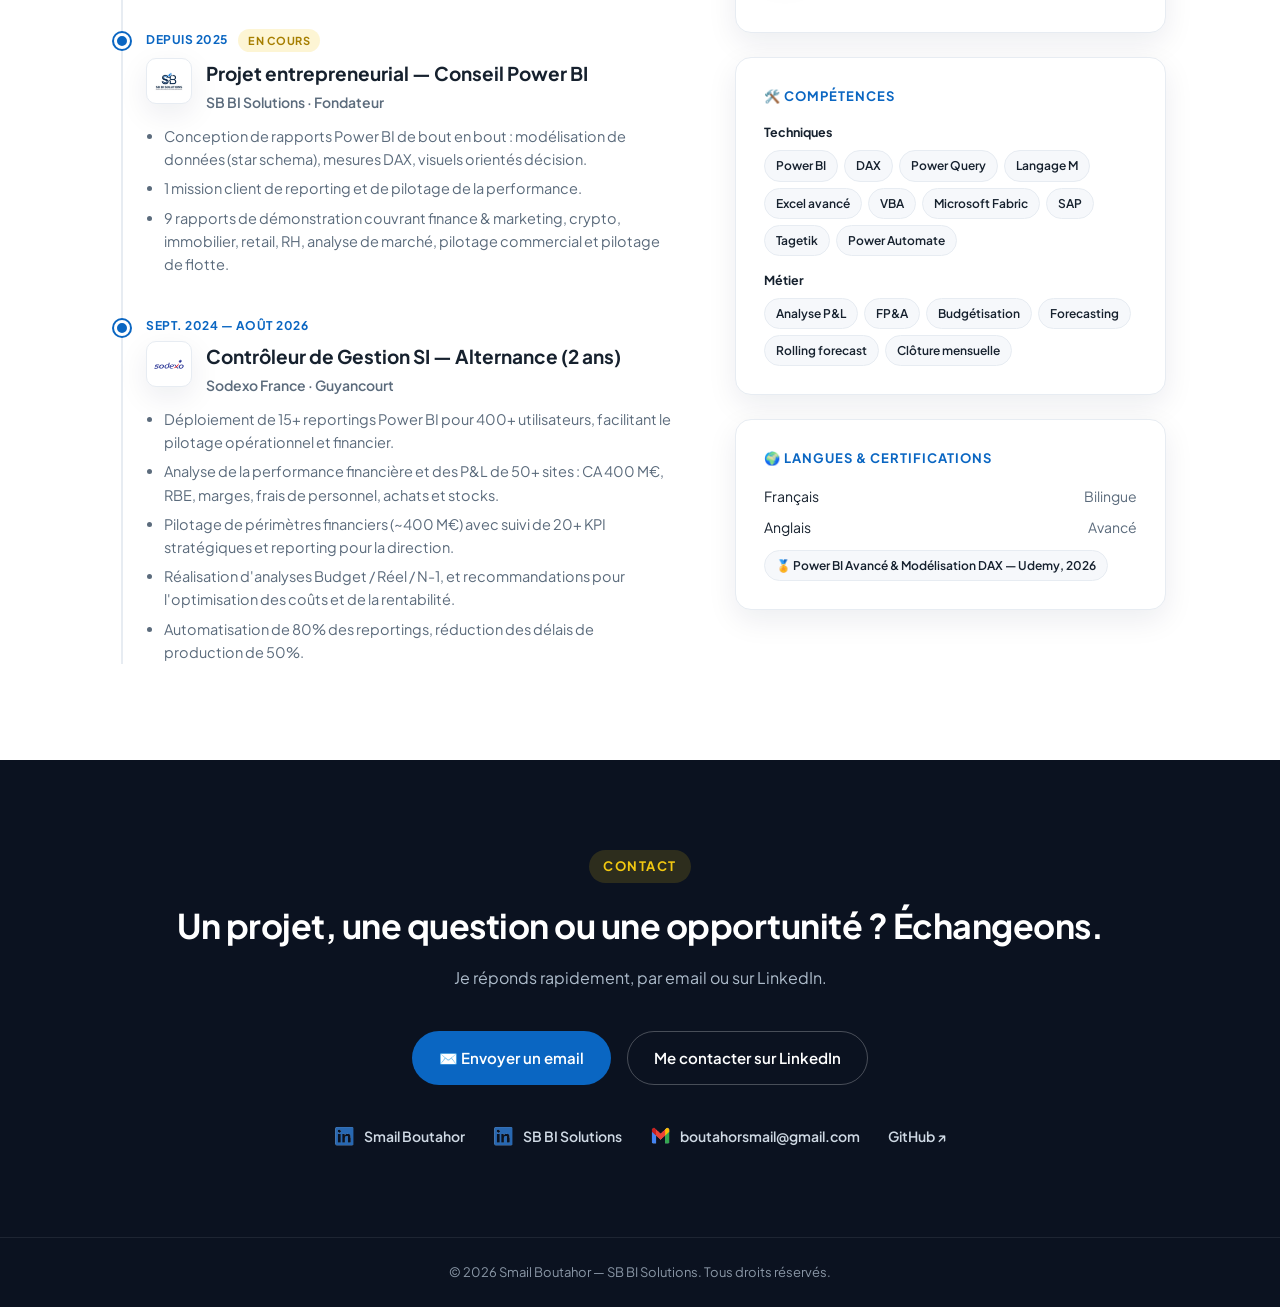
==== commit 74362e70: "Repositionnement : contrôleur de gestion & Data Analyst Finance, parcours corrigé, CTA portfolio Co-" ====
--- a/index.html
+++ b/index.html
@@ -564,7 +564,7 @@
       <li><a href="#refontes">Avant / Après</a></li>
       <li><a href="#parcours">Parcours</a></li>
     </ul>
-    <a href="#contact" class="nav-cta">Me contacter</a>
+    <a href="#contact" class="nav-cta">Échangeons</a>
   </nav>
 </header>
 
@@ -572,12 +572,12 @@
 <section class="hero" id="accueil">
   <div class="container hero-grid">
     <div>
-      <div class="eyebrow"><span class="dot"></span> Disponible pour vos projets Power BI</div>
-      <h1>Je transforme la <span class="accent">donnée</span> en décisions pour votre entreprise.</h1>
-      <p class="lead">Consultant freelance Power BI &amp; contrôle de gestion, fondateur de <strong>SB BI Solutions</strong>. Je conçois des rapports Power BI orientés décision : modélisation propre, mesures DAX lisibles, et des visuels pensés pour raconter une histoire business.</p>
+      <div class="eyebrow"><span class="dot"></span> Contrôleur de gestion &amp; Data Analyst Finance</div>
+      <h1>Je transforme la <span class="accent">donnée financière</span> en décisions.</h1>
+      <p class="lead">Contrôleur de gestion et Data Analyst Finance en alternance chez <strong>TotalEnergies</strong>. Je conçois des rapports Power BI qui remplacent le reporting manuel. Fondateur de <strong>SB BI Solutions</strong>.</p>
       <div class="hero-actions">
         <a href="#projets" class="btn btn-primary">Voir mes rapports Power BI</a>
-        <a href="#contact" class="btn btn-ghost">Me contacter</a>
+        <a href="#contact" class="btn btn-ghost">Échangeons</a>
       </div>
       <div class="hero-socials">
         <a class="social-pill" href="https://www.linkedin.com/in/smail-boutahor-6996ab276/" target="_blank" rel="noopener">
@@ -609,9 +609,7 @@
       <div>
         <span class="section-tag">À propos</span>
         <h2 class="section-title">Du chiffre à la décision</h2>
-        <p>Je suis consultant BI indépendant, spécialisé dans la construction de rapports Power BI orientés décision : <strong>modélisation de données propre (star schema)</strong>, mesures DAX lisibles, et visuels pensés pour raconter une histoire business — pas juste empiler des graphiques.</p>
-        <p>Sous la marque <strong>SB BI Solutions</strong>, j'accompagne les PME/ETI et les fonctions finance / contrôle de gestion dans leurs projets de reporting et de pilotage de la performance.</p>
-        <p>En parallèle, j'exerce en tant que contrôleur de gestion en alternance où je pilote des reportings Power BI à l'échelle d'un groupe multi-sites — une double casquette qui me permet de concevoir des outils vraiment utilisés par les équipes finance.</p>
+        <p>Contrôleur de gestion de formation, j'ai piloté un périmètre de plus de 400 M€ chez Sodexo et j'accompagne aujourd'hui la Finance de TotalEnergies Réseau France. En parallèle, via <strong>SB BI Solutions</strong>, je partage mes méthodes Power BI : modélisation en étoile, DAX lisible et visuels orientés décision.</p>
       </div>
       <div>
         <span class="section-tag">Stack technique</span>
@@ -635,6 +633,7 @@
     <span class="section-tag">Projets phares</span>
     <h2 class="section-title">9 rapports Power BI, 9 problématiques métier</h2>
     <p class="section-sub">Chaque rapport ci-dessous est un projet complet : modèle de données, mesures DAX et visuels construits pour répondre à une problématique business précise.</p>
+    <p class="section-sub" style="font-size:14px;margin-top:-18px;"><em>Projets personnels réalisés sur données fictives ou publiques.</em></p>
 
     <!-- Project Corporate Spend -->
     <div class="project-card">
@@ -654,7 +653,7 @@
         <h3>📒 Corporate Spend : tenir le budget des dépenses</h3>
         <p>257,5 M$ de dépenses 2026 lues en 3 pages : réel contre budget et N-1, concentration des fournisseurs, centres de coûts en dépassement ou sans budget, pics mensuels. Infobulle personnalisée et extraction du détail (clic droit → Extraire) sur chaque visuel. 67 mesures DAX, totaux réconciliés au centime près avec la source.</p>
         <div class="usecase">📌 Cas d'usage : Direction financière et achats qui suit la tenue du budget et cible les écarts à justifier (données d'exemple Microsoft ; N-1 et fournisseurs simulés).</div>
-        <div class="project-links"><a class="btn btn-primary" href="etude-corporate-spend.html">Lire l'étude de cas →</a><a class="btn btn-ghost" href="https://docs.google.com/forms/d/e/1FAIpQLSfrWSQZopcLOyCkhCkhhUc2MDidY0ayeoxj_7BFFQ1IcIZH8A/viewform" target="_blank" rel="noopener">📩 Recevoir ce rapport</a></div>
+        <div class="project-links"><a class="btn btn-primary" href="etude-corporate-spend.html">Voir le cas →</a></div>
       </div>
     </div>
 
@@ -676,7 +675,7 @@
         <h3>🚕 Taxi Pulse : où et quand mettre les taxis</h3>
         <p>730 jours de taxis new-yorkais transformés en 3 pages de décision. Une horloge radiale de la tension (7 jours × 24 h) révèle le trou de la relève de 16 h (≈ 1 650 taxis manquants) ; une cascade montre ce que rapporte une course (5,42 $ sur 14,98 $) et un simulateur chiffre les leviers. 60 mesures DAX, 5 visuels Deneb, thème sombre.</p>
         <div class="usecase">📌 Cas d'usage : Responsable de flotte arbitrant le déploiement des taxis par heure et par zone (données réelles journalières, découpages horaires et coûts simulés).</div>
-        <div class="project-links"><a class="btn btn-primary" href="etude-taxi-pulse.html">Lire l'étude de cas →</a><a class="btn btn-ghost" href="https://docs.google.com/forms/d/e/1FAIpQLSfrWSQZopcLOyCkhCkhhUc2MDidY0ayeoxj_7BFFQ1IcIZH8A/viewform" target="_blank" rel="noopener">📩 Recevoir ce rapport</a></div>
+        <div class="project-links"><a class="btn btn-primary" href="etude-taxi-pulse.html">Voir le cas →</a></div>
       </div>
     </div>
 
@@ -698,7 +697,7 @@
         <h3>🎯 Projeto Vendas Iris : cockpit commercial</h3>
         <p>Refonte d'un tableau de bord de vente surchargé en 6 pages, chacune répondant à une seule question. Décomposition prix / volume / mix, carte de chaleur, quadrant objectif × N-1 et scorecard avec priorités d'action. 77 mesures DAX, un groupe de calcul Mois / Trimestre / Année et 4 visuels Deneb.</p>
         <div class="usecase">📌 Cas d'usage : Direction commerciale suivant le CA, l'atteinte des objectifs et la progression par vendeur (données de démonstration).</div>
-        <div class="project-links"><a class="btn btn-primary" href="etude-projeto-vendas-iris.html">Lire l'étude de cas →</a><a class="btn btn-ghost" href="https://docs.google.com/forms/d/e/1FAIpQLSfrWSQZopcLOyCkhCkhhUc2MDidY0ayeoxj_7BFFQ1IcIZH8A/viewform" target="_blank" rel="noopener">📩 Recevoir ce rapport</a></div>
+        <div class="project-links"><a class="btn btn-primary" href="etude-projeto-vendas-iris.html">Voir le cas →</a></div>
       </div>
     </div>
 
@@ -720,7 +719,7 @@
         <h3>🏆 DIAD Champion : refonte du rapport DIAD</h3>
         <p>Refonte visuelle du rapport DIAD de Microsoft, sans toucher au modèle (Sales, PY Sales, % Growth, Market Share). KPI en SVG générés en DAX, vert/rouge réservés aux écarts ▲▼ et une phrase d'analyse qui se met à jour avec les filtres. 4 pages : Accueil, Marché, Fabricant, Pays.</p>
         <div class="usecase">📌 Cas d'usage : Direction commerciale suivant sa part de marché face aux concurrents (données de démonstration).</div>
-        <div class="project-links"><a class="btn btn-primary" href="etude-diad-champion.html">Lire l'étude de cas →</a><a class="btn btn-ghost" href="https://docs.google.com/forms/d/e/1FAIpQLSfrWSQZopcLOyCkhCkhhUc2MDidY0ayeoxj_7BFFQ1IcIZH8A/viewform" target="_blank" rel="noopener">📩 Recevoir ce rapport</a></div>
+        <div class="project-links"><a class="btn btn-primary" href="etude-diad-champion.html">Voir le cas →</a></div>
       </div>
     </div>
 
@@ -742,7 +741,7 @@
         <h3>📈 Finance &amp; Campaign Analysis</h3>
         <p>Analyse comportementale de 2 000+ clients, segmentation par profil d'achat, canaux préférés et sensibilité aux campagnes marketing. 5 pages interactives : Problem Statement, Purchase Drivers, Buyer Composition, Campaign Performance.</p>
         <div class="usecase">📌 Cas d'usage : DAF / Direction Marketing cherchant à optimiser le ROI des campagnes par segment client.</div>
-        <a class="btn btn-primary project-cta" href="https://docs.google.com/forms/d/e/1FAIpQLSfrWSQZopcLOyCkhCkhhUc2MDidY0ayeoxj_7BFFQ1IcIZH8A/viewform" target="_blank" rel="noopener">📩 Recevoir ce rapport</a>
+        <a class="btn btn-primary project-cta" href="assets/finance-campaign-analysis.mp4" target="_blank" rel="noopener">▶ Voir la démo</a>
       </div>
     </div>
 
@@ -764,7 +763,7 @@
         <h3>🪙 Crypto Dashboard</h3>
         <p>Dashboard de suivi en temps réel des principales cryptomonnaies, évolution des prix, volumes, volatilité et comparaisons inter-actifs. Conçu pour une lecture rapide et une prise de décision agile.</p>
         <div class="usecase">📌 Cas d'usage : Investisseurs particuliers ou analystes cherchant une vue consolidée du marché crypto.</div>
-        <a class="btn btn-primary project-cta" href="https://docs.google.com/forms/d/e/1FAIpQLSfrWSQZopcLOyCkhCkhhUc2MDidY0ayeoxj_7BFFQ1IcIZH8A/viewform" target="_blank" rel="noopener">📩 Recevoir ce rapport</a>
+        <a class="btn btn-primary project-cta" href="assets/crypto-dashboard.mp4" target="_blank" rel="noopener">▶ Voir la démo</a>
       </div>
     </div>
 
@@ -786,7 +785,7 @@
         <h3>🏠 Housing Market Analysis</h3>
         <p>Analyse du marché immobilier résidentiel, prix au m², distribution géographique, tendances par type de bien et segmentation par gamme de prix. Modèle de données optimisé pour l'exploration multi-dimensionnelle.</p>
         <div class="usecase">📌 Cas d'usage : Agents immobiliers, investisseurs ou analystes marché.</div>
-        <a class="btn btn-primary project-cta" href="https://docs.google.com/forms/d/e/1FAIpQLSfrWSQZopcLOyCkhCkhhUc2MDidY0ayeoxj_7BFFQ1IcIZH8A/viewform" target="_blank" rel="noopener">📩 Recevoir ce rapport</a>
+        <a class="btn btn-primary project-cta" href="assets/housing-market-analysis.mp4" target="_blank" rel="noopener">▶ Voir la démo</a>
       </div>
     </div>
 
@@ -808,7 +807,7 @@
         <h3>🛒 Store Sales Dashboard</h3>
         <p>Dashboard de pilotage des ventes retail, CA par région, catégorie et période, suivi des objectifs, analyse des écarts et top produits. Conçu pour un suivi opérationnel quotidien.</p>
         <div class="usecase">📌 Cas d'usage : Direction commerciale, contrôleurs de gestion retail.</div>
-        <a class="btn btn-primary project-cta" href="https://docs.google.com/forms/d/e/1FAIpQLSfrWSQZopcLOyCkhCkhhUc2MDidY0ayeoxj_7BFFQ1IcIZH8A/viewform" target="_blank" rel="noopener">📩 Recevoir ce rapport</a>
+        <a class="btn btn-primary project-cta" href="assets/store-sales-dashboard.mp4" target="_blank" rel="noopener">▶ Voir la démo</a>
       </div>
     </div>
 
@@ -830,7 +829,7 @@
         <h3>👥 HR Analytics Report</h3>
         <p>Tableau de bord RH complet analysant les effectifs (headcount), la rétention et le turnover sur plusieurs années. 4 pages interactives : Cover Page, Headcount, Retention, Turnover, avec filtres dynamiques par département, niveau de poste, éducation et autres dimensions démographiques.</p>
         <div class="usecase">📌 Cas d'usage : Direction RH / People Analytics cherchant à identifier les tendances d'attrition, comparer la rétention par population et bâtir des stratégies de fidélisation des talents.</div>
-        <a class="btn btn-primary project-cta" href="https://docs.google.com/forms/d/e/1FAIpQLSfrWSQZopcLOyCkhCkhhUc2MDidY0ayeoxj_7BFFQ1IcIZH8A/viewform" target="_blank" rel="noopener">📩 Recevoir ce rapport</a>
+        <a class="btn btn-primary project-cta" href="assets/hr-analytics-report.mp4" target="_blank" rel="noopener">▶ Voir la démo</a>
       </div>
     </div>
 
@@ -868,13 +867,13 @@
   <div class="container">
     <span class="section-tag">Parcours</span>
     <h2 class="section-title">Expérience, formation &amp; compétences</h2>
-    <p class="section-sub">Un parcours construit entre terrain (contrôle de gestion multi-sites) et conseil indépendant en reporting Power BI.</p>
+    <p class="section-sub">Un parcours construit en contrôle de gestion d'entreprise, complété par des projets Power BI menés via SB BI Solutions.</p>
 
     <div class="cv-header">
       <img src="assets/profile.jpg" alt="Smail Boutahor">
       <div>
         <h3>Smail Boutahor</h3>
-        <p>Contrôleur de Gestion &amp; Consultant Freelance Power BI — Mobilité en France</p>
+        <p>Contrôleur de gestion &amp; Data Analyst Finance · Fondateur de SB BI Solutions — Mobilité en France</p>
       </div>
     </div>
 
@@ -887,8 +886,8 @@
           <div class="tl-head">
             <div class="tl-logo"><img src="assets/totalenergies-logo.svg" alt="TotalEnergies"></div>
             <div>
-              <h3>Data Analyst / Contrôleur de Gestion — Alternance</h3>
-              <div class="tl-company">TotalEnergies · Nanterre</div>
+              <h3>Contrôleur de Gestion / Data Analyst Finance — Alternance</h3>
+              <div class="tl-company">TotalEnergies Réseau France · Nanterre</div>
             </div>
           </div>
           <ul>
@@ -901,18 +900,18 @@
 
         <div class="tl-item">
           <div class="tl-dot"></div>
-          <div class="tl-dates">2024 — 2026</div>
+          <div class="tl-dates">Depuis 2025 <span class="current-badge">En cours</span></div>
           <div class="tl-head">
             <div class="tl-logo"><img src="assets/sb-bi-solutions-logo.png" alt="SB BI Solutions"></div>
             <div>
-              <h3>Fondateur &amp; Consultant Freelance Power BI</h3>
-              <div class="tl-company">SB BI Solutions · Indépendant</div>
+              <h3>Projet entrepreneurial — Conseil Power BI</h3>
+              <div class="tl-company">SB BI Solutions · Fondateur</div>
             </div>
           </div>
           <ul>
             <li>Conception de rapports Power BI de bout en bout : modélisation de données (star schema), mesures DAX, visuels orientés décision.</li>
-            <li>Accompagnement de PME/ETI et de fonctions finance / contrôle de gestion sur leurs projets de reporting et de pilotage de la performance.</li>
-            <li>Livraison de 9 rapports de démonstration couvrant finance &amp; marketing, crypto, immobilier, retail, RH, analyse de marché, pilotage commercial et pilotage de flotte.</li>
+            <li>1 mission client de reporting et de pilotage de la performance.</li>
+            <li>9 rapports de démonstration couvrant finance &amp; marketing, crypto, immobilier, retail, RH, analyse de marché, pilotage commercial et pilotage de flotte.</li>
           </ul>
         </div>
 
@@ -999,9 +998,9 @@
 <!-- ================= CONTACT ================= -->
 <section class="contact" id="contact">
   <div class="container">
-    <span class="section-tag" style="background:rgba(242,200,17,0.15);color:var(--gold);">Me contacter</span>
-    <h2 class="section-title">On construit votre prochain rapport Power BI ?</h2>
-    <p class="section-sub">Que ce soit pour un reporting ponctuel ou un accompagnement récurrent, je réponds rapidement.</p>
+    <span class="section-tag" style="background:rgba(242,200,17,0.15);color:var(--gold);">Contact</span>
+    <h2 class="section-title">Un projet, une question ou une opportunité ? Échangeons.</h2>
+    <p class="section-sub">Je réponds rapidement, par email ou sur LinkedIn.</p>
     <div class="contact-actions">
       <a class="btn btn-primary" href="mailto:boutahorsmail@gmail.com">✉️ Envoyer un email</a>
       <a class="btn btn-ghost" href="https://www.linkedin.com/in/smail-boutahor-6996ab276/" target="_blank" rel="noopener">Me contacter sur LinkedIn</a>
